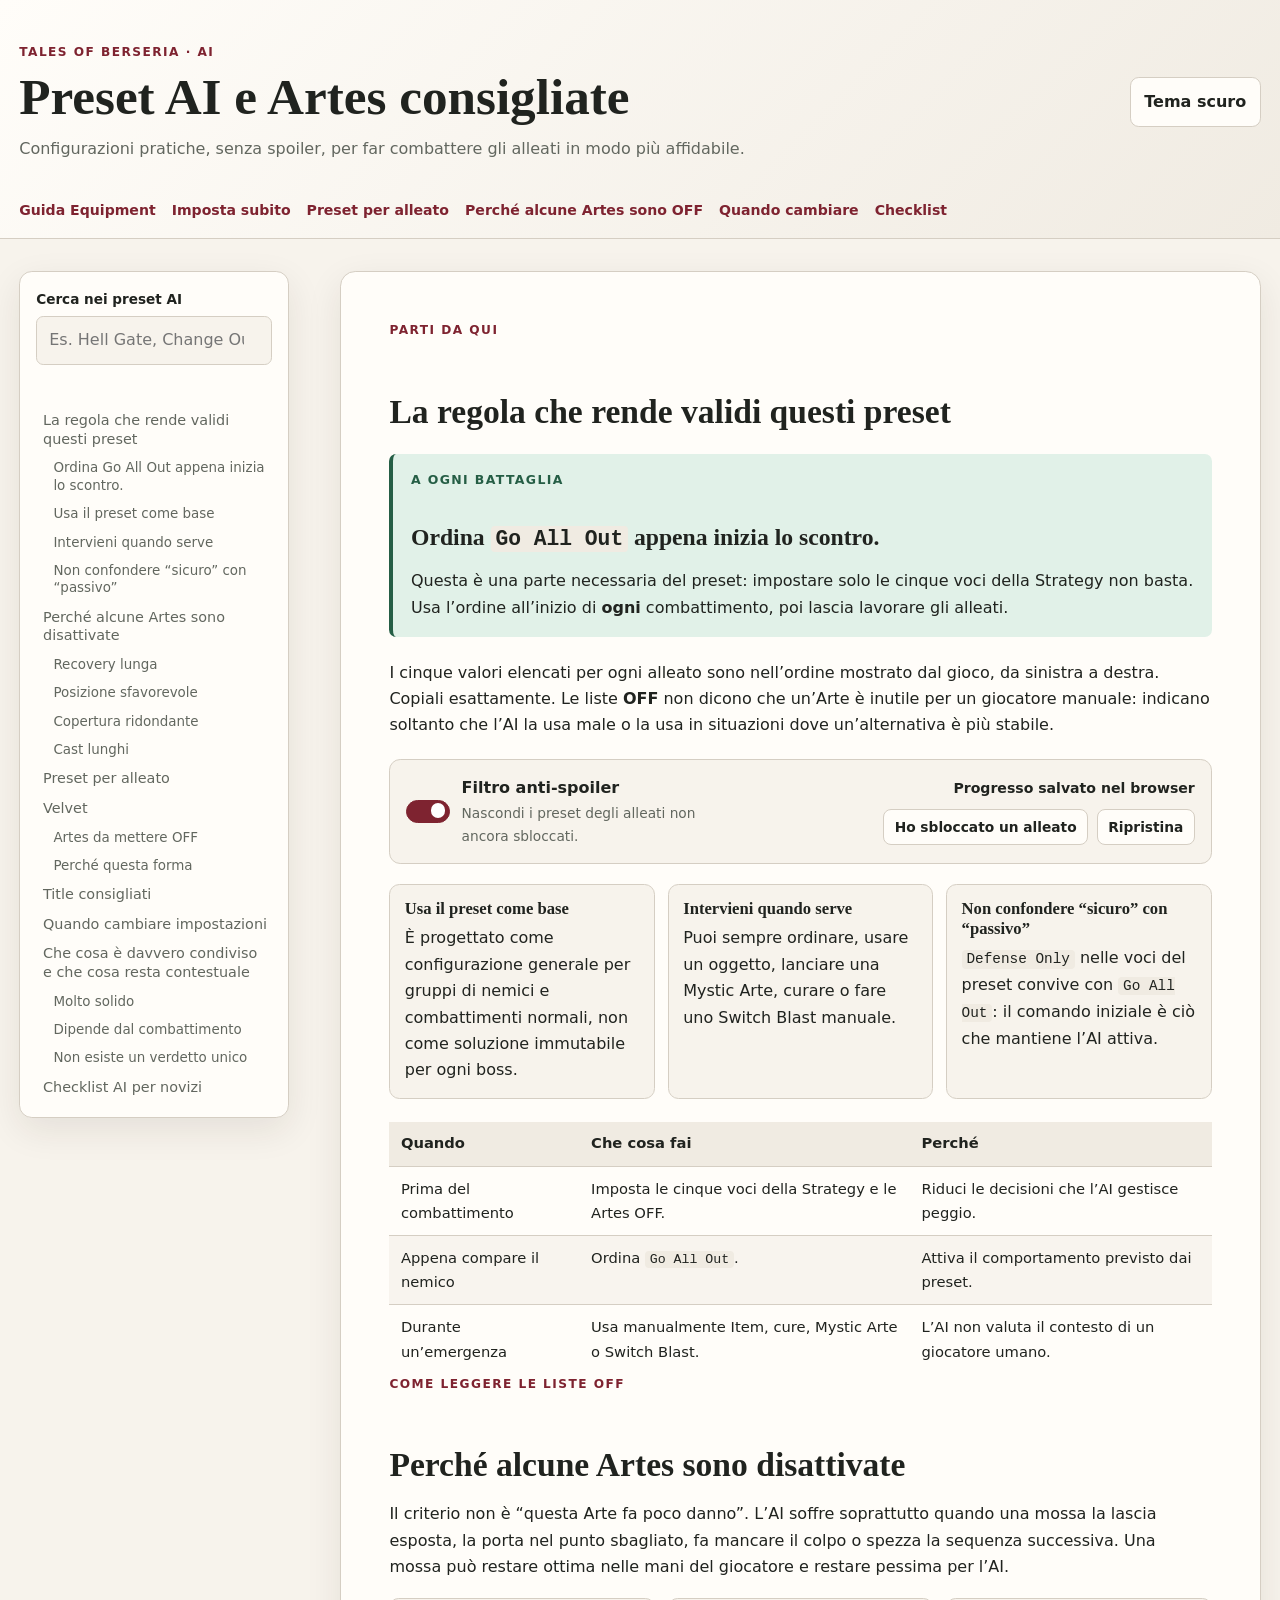
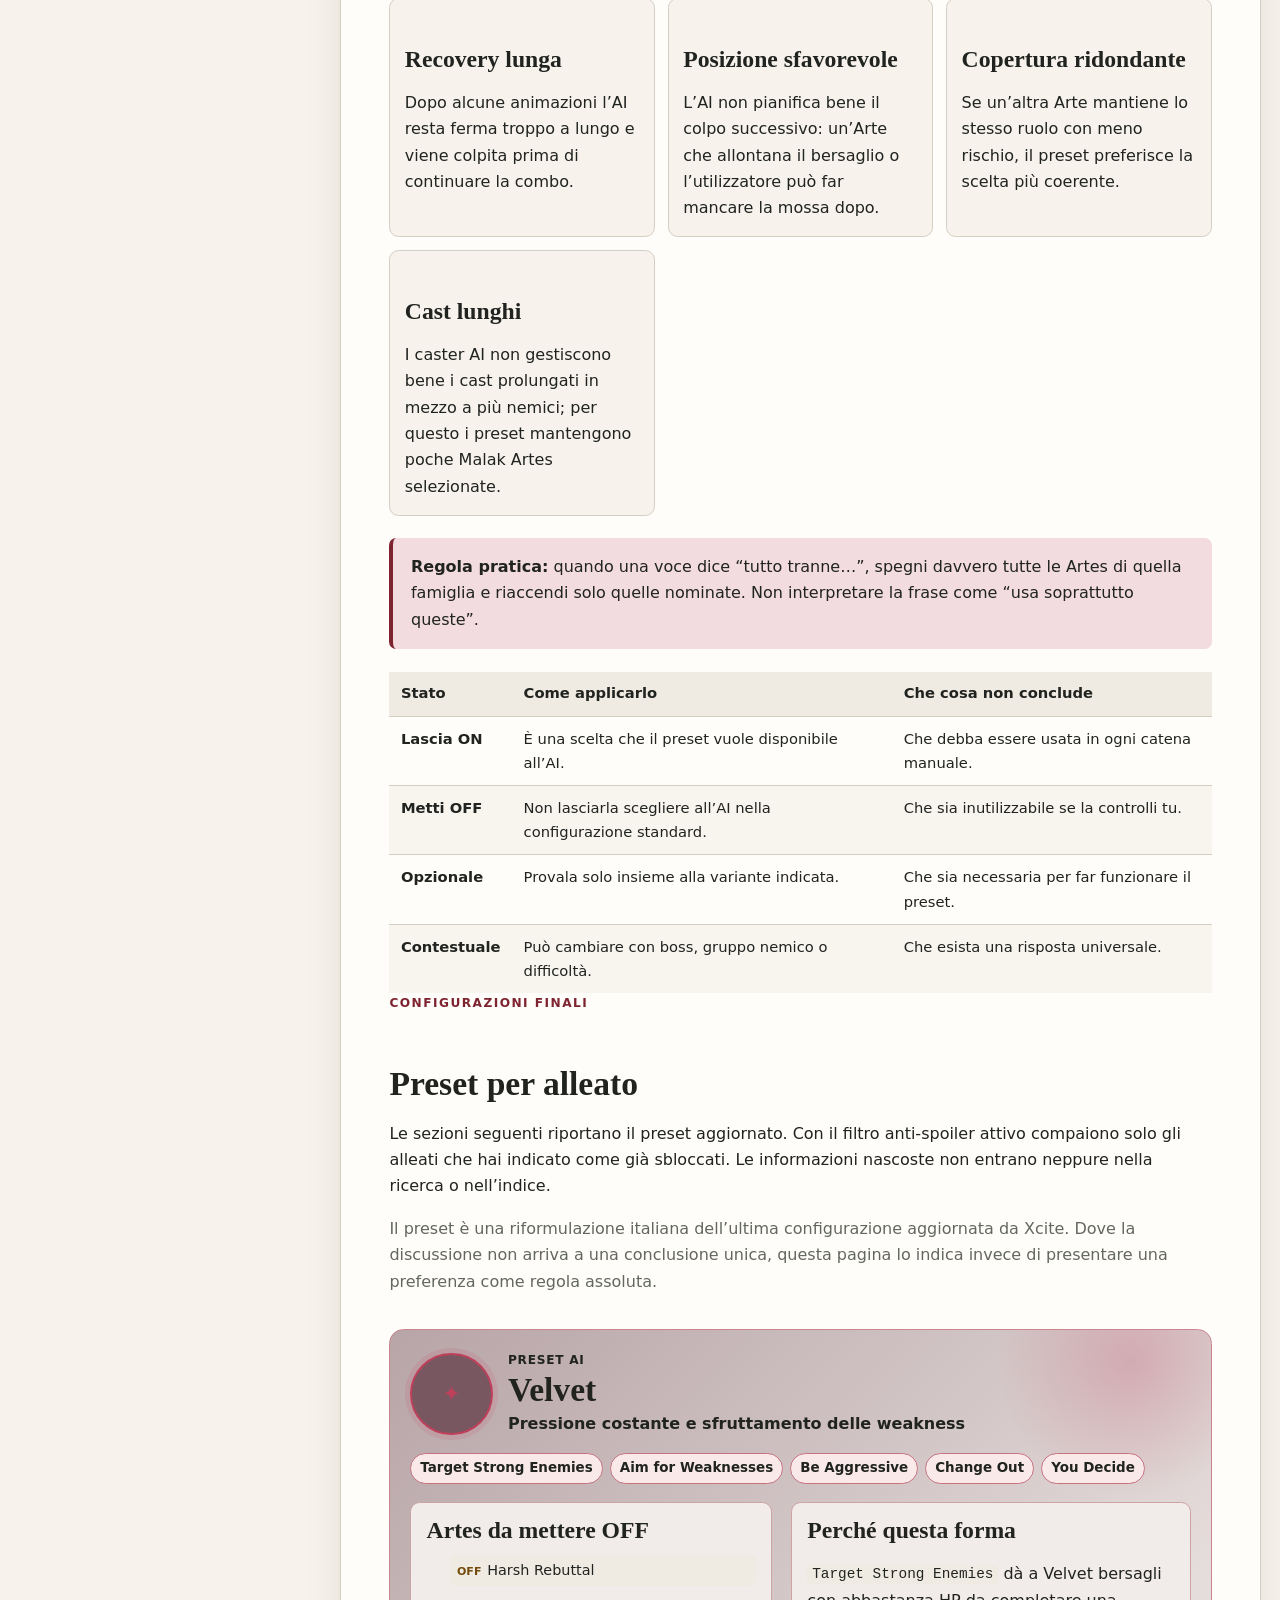
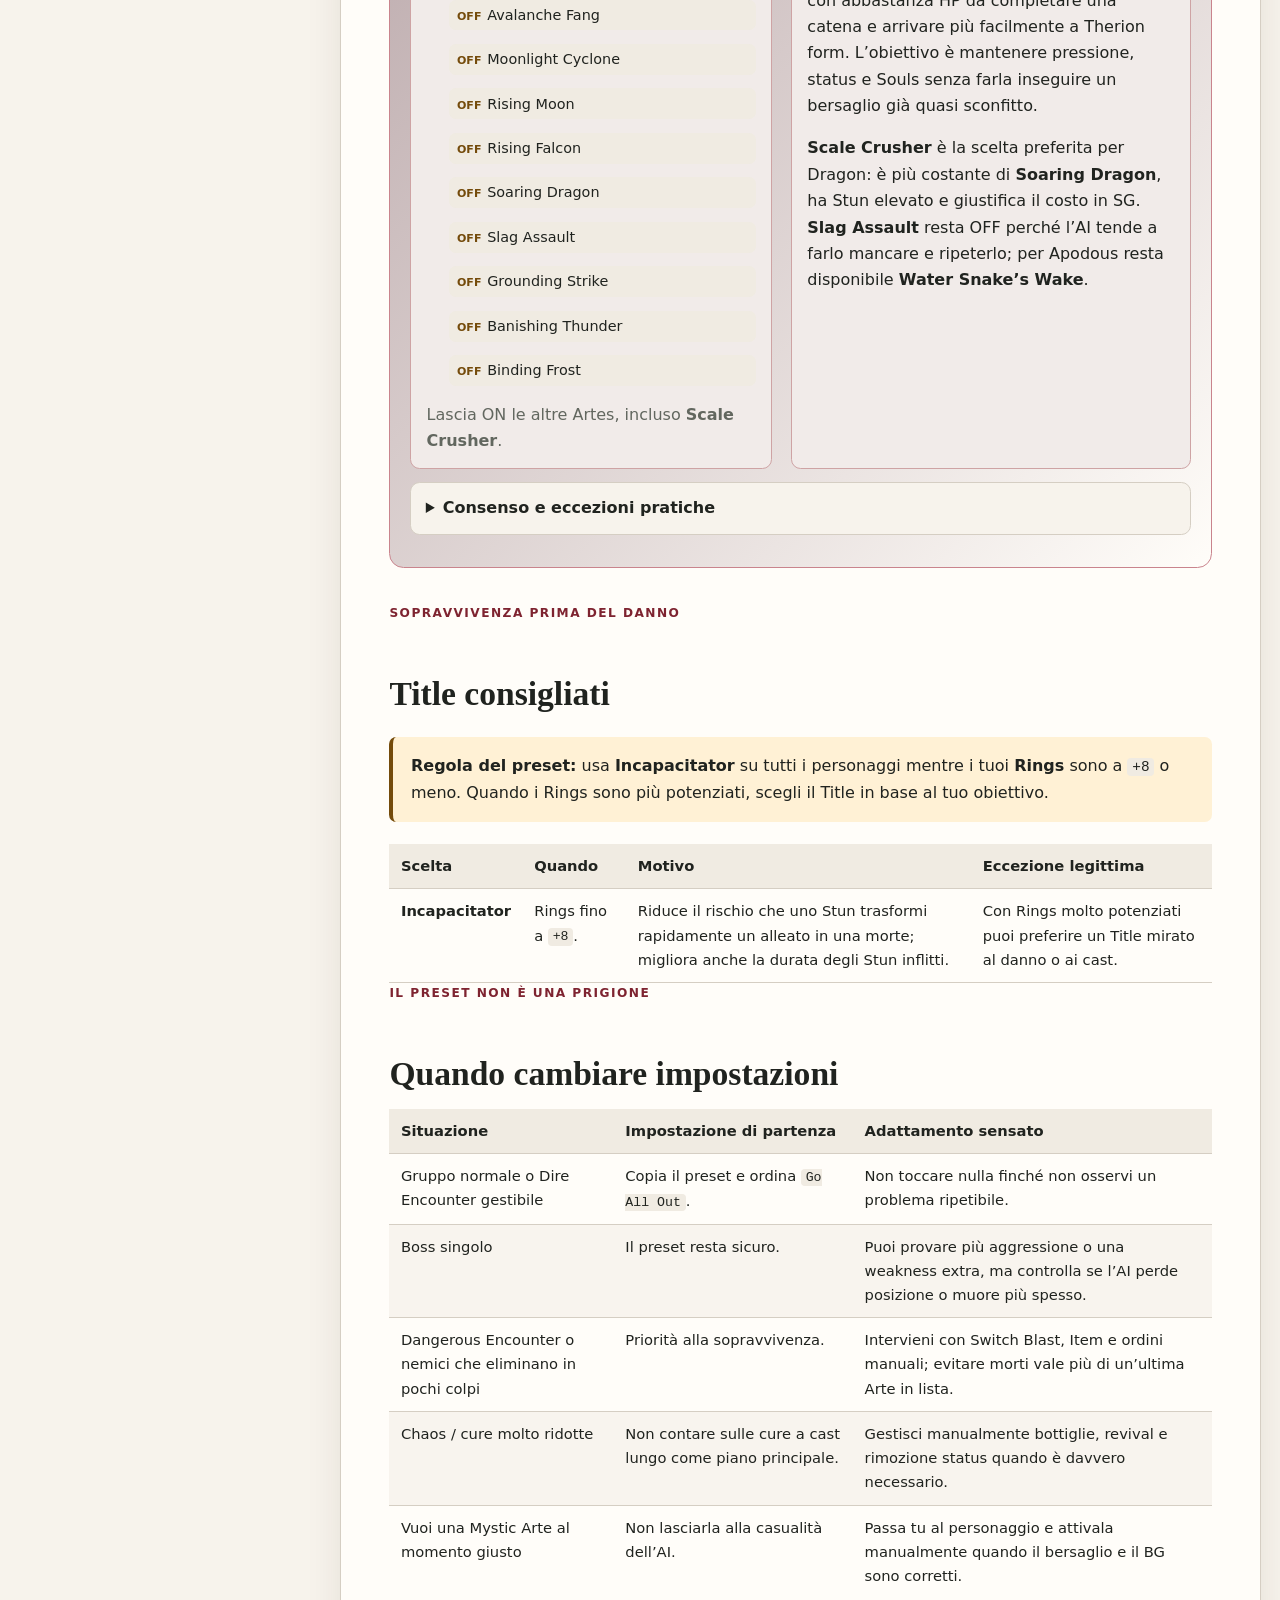
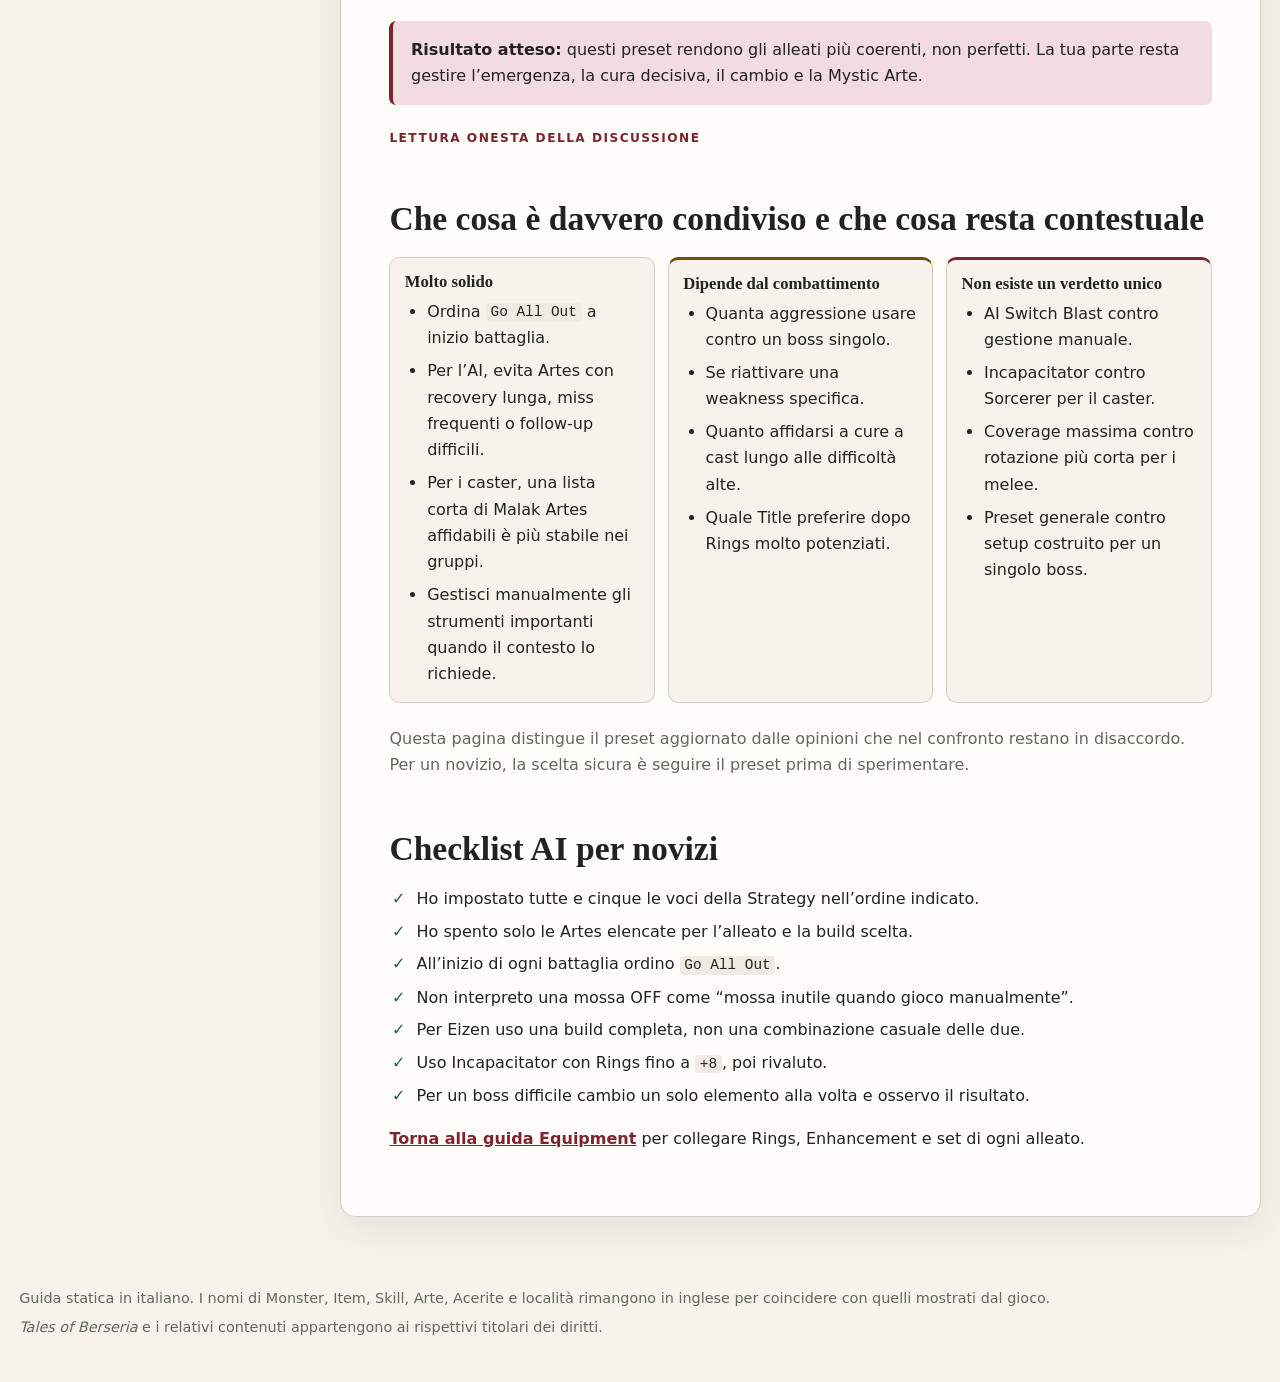
==== site/ai.html @ 15cecc6e "Add AI presets page and assets Introduce a new AI presets page and client assets for AI configuratio" ====
<!doctype html>
<html lang="it">
<head>
    <meta charset="utf-8">
    <meta name="viewport" content="width=device-width, initial-scale=1">
    <meta name="description" content="Preset AI senza spoiler per Tales of Berseria: strategie, Artes da attivare e disattivare, motivazioni e adattamenti per i combattimenti difficili.">
    <title>Tales of Berseria — Preset AI e Artes</title>
    <script>
        try {
            if (window.localStorage.getItem("tob-equipment-guide-spoiler-mode") === "off") {
                document.documentElement.dataset.aiSpoiler = "off";
            }
        } catch (error) {
            /* Default: spoiler filter enabled. */
        }
    </script>
    <link rel="stylesheet" href="./assets/site.css">
</head>
<body>
    <a class="skip-link" href="#partenza">Vai ai preset AI</a>

    <header class="site-header">
        <div class="header-content">
            <div>
                <p class="eyebrow">Tales of Berseria · AI</p>
                <h1>Preset AI e Artes consigliate</h1>
                <p class="subtitle">Configurazioni pratiche, senza spoiler, per far combattere gli alleati in modo più affidabile.</p>
            </div>
            <button id="theme-toggle" class="theme-toggle" type="button" aria-label="Attiva il tema chiaro">Tema chiaro</button>
        </div>
        <div class="quick-start" aria-label="Percorsi rapidi">
            <a href="./">Guida Equipment</a>
            <a href="#partenza">Imposta subito</a>
            <a href="#preset">Preset per alleato</a>
            <a href="#decisioni">Perché alcune Artes sono OFF</a>
            <a href="#adattamenti">Quando cambiare</a>
            <a href="#checklist-ai">Checklist</a>
        </div>
    </header>

    <main class="layout">
        <aside class="sidebar" aria-label="Navigazione dei preset AI">
            <div class="sidebar-sticky">
                <label class="search-label" for="ai-search">Cerca nei preset AI</label>
                <input id="ai-search" type="search" placeholder="Es. Hell Gate, Change Out" autocomplete="off">
                <p id="ai-search-status" class="search-status" aria-live="polite"></p>
                <nav id="ai-toc" class="toc" aria-label="Indice dei preset AI"></nav>
            </div>
        </aside>

        <article id="ai-guide" class="guide ai-guide" aria-live="polite">
            <section id="partenza" class="ai-hero" data-ai-searchable>
                <p class="eyebrow">Parti da qui</p>
                <h2>La regola che rende validi questi preset</h2>
                <div class="callout success ai-go-all-out">
                    <p class="ai-callout-label">A ogni battaglia</p>
                    <h3>Ordina <code>Go All Out</code> appena inizia lo scontro.</h3>
                    <p>Questa è una parte necessaria del preset: impostare solo le cinque voci della Strategy non basta. Usa l’ordine all’inizio di <strong>ogni</strong> combattimento, poi lascia lavorare gli alleati.</p>
                </div>
                <p>I cinque valori elencati per ogni alleato sono nell’ordine mostrato dal gioco, da sinistra a destra. Copiali esattamente. Le liste <strong>OFF</strong> non dicono che un’Arte è inutile per un giocatore manuale: indicano soltanto che l’AI la usa male o la usa in situazioni dove un’alternativa è più stabile.</p>

                <div class="ai-spoiler-toolbar" role="group" aria-label="Filtro anti-spoiler">
                    <label class="spoiler-toggle" for="ai-spoiler-filter">
                        <input id="ai-spoiler-filter" type="checkbox">
                        <span class="spoiler-toggle-control" aria-hidden="true"></span>
                        <span class="spoiler-copy"><strong>Filtro anti-spoiler</strong><small>Nascondi i preset degli alleati non ancora sbloccati.</small></span>
                    </label>
                    <div class="character-progress" aria-label="Gestione del progresso senza spoiler">
                        <span class="character-progress-count">Progresso salvato nel browser</span>
                        <button class="character-action" type="button" data-ai-advance-party>Ho sbloccato un alleato</button>
                        <button class="character-action" type="button" data-ai-reset-party>Ripristina</button>
                    </div>
                </div>

                <div class="ai-rule-grid">
                    <article>
                        <h3>Usa il preset come base</h3>
                        <p>È progettato come configurazione generale per gruppi di nemici e combattimenti normali, non come soluzione immutabile per ogni boss.</p>
                    </article>
                    <article>
                        <h3>Intervieni quando serve</h3>
                        <p>Puoi sempre ordinare, usare un oggetto, lanciare una Mystic Arte, curare o fare uno Switch Blast manuale.</p>
                    </article>
                    <article>
                        <h3>Non confondere “sicuro” con “passivo”</h3>
                        <p><code>Defense Only</code> nelle voci del preset convive con <code>Go All Out</code>: il comando iniziale è ciò che mantiene l’AI attiva.</p>
                    </article>
                </div>

                <table class="compact-table ai-order-table">
                    <thead><tr><th>Quando</th><th>Che cosa fai</th><th>Perché</th></tr></thead>
                    <tbody>
                        <tr><td>Prima del combattimento</td><td>Imposta le cinque voci della Strategy e le Artes OFF.</td><td>Riduci le decisioni che l’AI gestisce peggio.</td></tr>
                        <tr><td>Appena compare il nemico</td><td>Ordina <code>Go All Out</code>.</td><td>Attiva il comportamento previsto dai preset.</td></tr>
                        <tr><td>Durante un’emergenza</td><td>Usa manualmente Item, cure, Mystic Arte o Switch Blast.</td><td>L’AI non valuta il contesto di un giocatore umano.</td></tr>
                    </tbody>
                </table>
            </section>

            <section id="decisioni" data-ai-searchable>
                <p class="kicker">Come leggere le liste OFF</p>
                <h2>Perché alcune Artes sono disattivate</h2>
                <p>Il criterio non è “questa Arte fa poco danno”. L’AI soffre soprattutto quando una mossa la lascia esposta, la porta nel punto sbagliato, fa mancare il colpo o spezza la sequenza successiva. Una mossa può restare ottima nelle mani del giocatore e restare pessima per l’AI.</p>
                <div class="cards ai-reason-cards">
                    <article class="card"><h3>Recovery lunga</h3><p>Dopo alcune animazioni l’AI resta ferma troppo a lungo e viene colpita prima di continuare la combo.</p></article>
                    <article class="card"><h3>Posizione sfavorevole</h3><p>L’AI non pianifica bene il colpo successivo: un’Arte che allontana il bersaglio o l’utilizzatore può far mancare la mossa dopo.</p></article>
                    <article class="card"><h3>Copertura ridondante</h3><p>Se un’altra Arte mantiene lo stesso ruolo con meno rischio, il preset preferisce la scelta più coerente.</p></article>
                    <article class="card"><h3>Cast lunghi</h3><p>I caster AI non gestiscono bene i cast prolungati in mezzo a più nemici; per questo i preset mantengono poche Malak Artes selezionate.</p></article>
                </div>
                <div class="callout info">
                    <p><strong>Regola pratica:</strong> quando una voce dice “tutto tranne…”, spegni davvero tutte le Artes di quella famiglia e riaccendi solo quelle nominate. Non interpretare la frase come “usa soprattutto queste”.</p>
                </div>
                <table class="wide-table">
                    <thead><tr><th>Stato</th><th>Come applicarlo</th><th>Che cosa non conclude</th></tr></thead>
                    <tbody>
                        <tr><td><strong>Lascia ON</strong></td><td>È una scelta che il preset vuole disponibile all’AI.</td><td>Che debba essere usata in ogni catena manuale.</td></tr>
                        <tr><td><strong>Metti OFF</strong></td><td>Non lasciarla scegliere all’AI nella configurazione standard.</td><td>Che sia inutilizzabile se la controlli tu.</td></tr>
                        <tr><td><strong>Opzionale</strong></td><td>Provala solo insieme alla variante indicata.</td><td>Che sia necessaria per far funzionare il preset.</td></tr>
                        <tr><td><strong>Contestuale</strong></td><td>Può cambiare con boss, gruppo nemico o difficoltà.</td><td>Che esista una risposta universale.</td></tr>
                    </tbody>
                </table>
            </section>

            <section id="preset" class="ai-preset-overview" data-ai-searchable>
                <p class="kicker">Configurazioni finali</p>
                <h2>Preset per alleato</h2>
                <p>Le sezioni seguenti riportano il preset aggiornato. Con il filtro anti-spoiler attivo compaiono solo gli alleati che hai indicato come già sbloccati. Le informazioni nascoste non entrano neppure nella ricerca o nell’indice.</p>
                <p class="muted">Il preset è una riformulazione italiana dell’ultima configurazione aggiornata da Xcite. Dove la discussione non arriva a una conclusione unica, questa pagina lo indica invece di presentare una preferenza come regola assoluta.</p>
            </section>

            <section id="ai-velvet" class="ai-character-preset tone-velvet" data-member-id="velvet" data-spoiler-stage="0" data-ai-searchable>
                <div class="ai-character-identity" data-member-id="velvet"><div class="ai-character-portrait" aria-hidden="true"></div><div><p class="character-kicker">Preset AI</p><h2>Velvet</h2><p class="character-role">Pressione costante e sfruttamento delle weakness</p></div></div>
                <div class="ai-setting-row" aria-label="Strategy di Velvet"><span>Target Strong Enemies</span><span>Aim for Weaknesses</span><span>Be Aggressive</span><span>Change Out</span><span>You Decide</span></div>
                <div class="ai-preset-columns">
                    <div>
                        <h3>Artes da mettere OFF</h3>
                        <ul class="ai-skill-list off"><li>Harsh Rebuttal</li><li>Avalanche Fang</li><li>Moonlight Cyclone</li><li>Rising Moon</li><li>Rising Falcon</li><li>Soaring Dragon</li><li>Slag Assault</li><li>Grounding Strike</li><li>Banishing Thunder</li><li>Binding Frost</li></ul>
                        <p class="muted">Lascia ON le altre Artes, incluso <strong>Scale Crusher</strong>.</p>
                    </div>
                    <div>
                        <h3>Perché questa forma</h3>
                        <p><code>Target Strong Enemies</code> dà a Velvet bersagli con abbastanza HP da completare una catena e arrivare più facilmente a Therion form. L’obiettivo è mantenere pressione, status e Souls senza farla inseguire un bersaglio già quasi sconfitto.</p>
                        <p><strong>Scale Crusher</strong> è la scelta preferita per Dragon: è più costante di <strong>Soaring Dragon</strong>, ha Stun elevato e giustifica il costo in SG. <strong>Slag Assault</strong> resta OFF perché l’AI tende a farlo mancare e ripeterlo; per Apodous resta disponibile <strong>Water Snake’s Wake</strong>.</p>
                    </div>
                </div>
                <details><summary>Consenso e eccezioni pratiche</summary><p>La lista finale privilegia affidabilità dell’AI. Una versione precedente aveva riattivato <strong>Harsh Rebuttal</strong> per la coverage Demihuman, ma il preset finale lo spegne: qui prevale l’ultima lista completa. Se controlli Velvet manualmente, alcune Artes OFF possono diventare situazionali; non riattivarle solo perché sono utili al giocatore.</p></details>
            </section>

            <section id="ai-rokurou" class="ai-character-preset tone-rokurou" data-member-id="rokurou" data-spoiler-stage="1" data-ai-searchable>
                <div class="ai-character-identity" data-member-id="rokurou"><div class="ai-character-portrait" aria-hidden="true"></div><div><p class="character-kicker">Preset AI</p><h2>Rokurou</h2><p class="character-role">Weakness coverage con priorità alla sopravvivenza</p></div></div>
                <div class="ai-setting-row" aria-label="Strategy di Rokurou"><span>Target Enemy with Most Souls</span><span>Aim for Weaknesses</span><span>Defense Only</span><span>Change Out</span><span>You Decide</span></div>
                <div class="ai-preset-columns">
                    <div>
                        <h3>Artes da mettere OFF</h3>
                        <ul class="ai-skill-list off"><li>Crimson Flash</li><li>Jade Wave</li><li>Armor Crusher</li><li>Double Haze</li><li>Orochi’s Fury</li><li>Form 1: Fire Burst</li><li>Form 2: Imbue Earth</li><li>Form 5: Scatterburst</li><li>Form 6: Dark Vortex</li><li>Form 7: Rapid Bolt</li></ul>
                        <p class="muted">Lascia ON tutte le altre Artes non elencate.</p>
                    </div>
                    <div>
                        <h3>Perché questa forma</h3>
                        <p>Rokurou deve usare le weakness senza inseguire continuamente posizioni sfavorevoli. La lista riduce le Forms e le Artes che fanno perdere tempo, spezzano la distanza o producono sequel poco affidabili per l’AI.</p>
                        <p>Il punto non è eliminare ogni opzione elementale: è conservare quelle che l’AI concatena con maggior costanza. Contro un singolo boss puoi sperimentare più coverage, ma nei gruppi il preset difensivo è la scelta più stabile.</p>
                    </div>
                </div>
                <details><summary>Consenso e eccezioni pratiche</summary><p>Questa è una delle aree più discusse: più Artes possono aumentare la coverage, ma la discussione riconosce che l’AI può usarle in ordine sbagliato. Il preset sceglie consistenza nei gruppi; per un boss singolo il giocatore può riaprire una weakness utile e verificare il risultato.</p></details>
            </section>

            <section id="ai-magilou" class="ai-character-preset tone-magilou" data-member-id="magilou" data-spoiler-stage="4" data-ai-searchable>
                <div class="ai-character-identity" data-member-id="magilou"><div class="ai-character-portrait" aria-hidden="true"></div><div><p class="character-kicker">Preset AI</p><h2>Magilou</h2><p class="character-role">Caster a distanza con set ridotto</p></div></div>
                <div class="ai-setting-row" aria-label="Strategy di Magilou"><span>Target Multiple Enemies</span><span>Engage at Range</span><span>Defense Only</span><span>Change Out</span><span>For Attacking</span></div>
                <div class="ai-preset-columns">
                    <div>
                        <h3>Malak Artes da lasciare ON</h3>
                        <ul class="ai-skill-list on"><li>Aqua Split</li><li>Blood Moon</li><li><span>Opzionale:</span> Crown Fire</li></ul>
                        <p class="muted">Metti OFF tutte le altre <strong>Malak Artes</strong>. Il preset finale non impone una nuova blacklist generale per le Hidden Artes.</p>
                    </div>
                    <div>
                        <h3>Perché questa forma</h3>
                        <p>L’AI dei caster è meno affidabile con i cast lunghi in combattimenti caotici. Ridurre il set evita che Magilou resti bloccata su una magia interrotta o scelga una risposta lenta quando serve spostarsi.</p>
                        <p><strong>Crown Fire</strong> è una scelta facoltativa: testala nel tuo set invece di considerarla parte obbligatoria del preset.</p>
                    </div>
                </div>
                <details><summary>Consenso e eccezioni pratiche</summary><p>Il principio più condiviso è mantenere poche magie che l’AI può lanciare con affidabilità. Il valore di <strong>Aqua Split</strong> e <strong>Blood Moon</strong> dipende comunque dalla situazione: qui restano ON perché fanno parte del preset aggiornato, non perché siano universalmente le migliori magie manuali.</p></details>
            </section>

            <section id="ai-laphicet" class="ai-character-preset tone-laphicet" data-member-id="laphicet" data-spoiler-stage="2" data-ai-searchable>
                <div class="ai-character-identity" data-member-id="laphicet"><div class="ai-character-portrait" aria-hidden="true"></div><div><p class="character-kicker">Preset AI</p><h2>Laphicet</h2><p class="character-role">Supporto a distanza con magie selezionate</p></div></div>
                <div class="ai-setting-row" aria-label="Strategy di Laphicet"><span>Target Multiple Enemies</span><span>Engage at Range</span><span>Defense Only</span><span>Change Out</span><span>For Attacking</span></div>
                <div class="ai-preset-columns">
                    <div>
                        <h3>Malak Artes da lasciare ON</h3>
                        <ul class="ai-skill-list on"><li>Kaleidos Ray</li><li>Blessed Drops</li><li>Void Mire</li><li>Dark Fangs</li></ul>
                        <p class="muted">Metti OFF tutte le altre <strong>Malak Artes</strong>. Non inventare una blacklist per Hidden Artes: l’aggiornamento finale non ne aggiunge una.</p>
                    </div>
                    <div>
                        <h3>Perché questa forma</h3>
                        <p>Il set limita la scelta dell’AI a poche magie già considerate affidabili nel suo ruolo. In gruppi con molti bersagli l’obiettivo è farlo restare a distanza e lanciare, non farlo alternare continuamente magie lunghe e posizionamento.</p>
                        <p><strong>Blessed Drops</strong> è incluso nella lista finale: non spegnerlo soltanto perché le cure possono essere deboli alle difficoltà più alte.</p>
                    </div>
                </div>
                <details><summary>Titolo: Incapacitator o Sorcerer?</summary><p><strong>Incapacitator</strong> è la scelta del preset finché i Rings sono <code>+8</code> o inferiori. Esiste una valida obiezione: <strong>Sorcerer</strong> può migliorare molto i Void cast e farlo dominare un incontro. Il compromesso è semplice: Incapacitator per equilibrio e sicurezza del gruppo; Sorcerer se cerchi deliberatamente più pressione da Laphicet e accetti il rischio.</p></details>
            </section>

            <section id="ai-eizen" class="ai-character-preset tone-eizen" data-member-id="eizen" data-spoiler-stage="3" data-ai-searchable>
                <div class="ai-character-identity" data-member-id="eizen"><div class="ai-character-portrait" aria-hidden="true"></div><div><p class="character-kicker">Preset AI</p><h2>Eizen</h2><p class="character-role">Due build: prima ravvicinata, poi distanza</p></div></div>
                <div class="ai-build-switcher" aria-label="Build di Eizen"><a href="#eizen-fist">Build 1 · Fist Bruiser</a><a href="#eizen-wind">Build 2 · Wind Master</a></div>
                <div id="eizen-fist" class="ai-build-block">
                    <h3>Build 1: Fist Bruiser</h3>
                    <div class="ai-setting-row"><span>Target Nearby Enemies</span><span>Balanced</span><span>Defense Only</span><span>Change Out</span><span>For Attacking</span></div>
                    <div class="ai-preset-columns">
                        <div><h4>Artes da mettere OFF</h4><p><strong>Martial Artes:</strong> Verdict, Tempo, Eleventh Hour, Clear Path, Lighthouse, Deceiving Pummel.</p><p><strong>Malak Artes:</strong> tutte tranne <strong>Flash Step</strong> e <strong>Stone Lance</strong>.</p></div>
                        <div><h4>Quando usarla</h4><p>Usala finché non hai tutte le Artes della Build 2. È la scelta ravvicinata: più semplice da applicare durante la storia e più pronta prima del set completo.</p></div>
                    </div>
                </div>
                <div id="eizen-wind" class="ai-build-block">
                    <h3>Build 2: Wind Master</h3>
                    <div class="ai-setting-row"><span>Target Multiple Enemies</span><span>Fast Attacks</span><span>Defense Only</span><span>Change Out</span><span>For Attacking</span></div>
                    <div class="ai-preset-columns">
                        <div><h4>Artes da lasciare ON</h4><p><strong>Martial Artes:</strong> solo <strong>Coercion</strong> e <strong>Last Throes</strong>.</p><p><strong>Malak Artes:</strong> solo <strong>Stone Lance</strong> e <strong>Hell Gate</strong>.</p></div>
                        <div><h4>Quando usarla</h4><p>Passa qui dopo aver sbloccato <strong>Coercion</strong>, <strong>Last Throes</strong>, <strong>Stone Lance</strong> e <strong>Hell Gate</strong>. Questa è la build preferita nel late game: combatte da media/lunga distanza e sfrutta <strong>Hell Gate</strong> a fine combo con cast molto rapido.</p></div>
                    </div>
                </div>
                <details><summary>Consenso e eccezioni pratiche</summary><p>Le due build sono entrambe considerate valide, ma la preferenza finale è Wind Master quando il set è disponibile. Non mescolare a metà le due blacklist: scegli una build intera, applicala e poi valuta il risultato.</p></details>
            </section>

            <section id="ai-eleanor" class="ai-character-preset tone-eleanor" data-member-id="eleanor" data-spoiler-stage="5" data-ai-searchable>
                <div class="ai-character-identity" data-member-id="eleanor"><div class="ai-character-portrait" aria-hidden="true"></div><div><p class="character-kicker">Preset AI</p><h2>Eleanor</h2><p class="character-role">Combattimento ravvicinato con selezione severa</p></div></div>
                <div class="ai-setting-row" aria-label="Strategy di Eleanor"><span>Target Nearby Enemies</span><span>Close Combat</span><span>Defense Only</span><span>Change Out</span><span>For Attacking</span></div>
                <div class="ai-preset-columns">
                    <div>
                        <h3>Artes da mettere OFF</h3>
                        <p><strong>Martial Artes:</strong> Vanguard, Double Rush, Skewering Spear, Cleansing Lance.</p>
                        <p><strong>Malak Artes:</strong> tutte tranne <strong>Flame Beast</strong> e <strong>Maelstrom</strong>.</p>
                    </div>
                    <div>
                        <h3>Perché questa forma</h3>
                        <p><code>Target Nearby Enemies</code> limita la corsa e i continui cambi di bersaglio. Questo è importante per un personaggio melee: inseguire gruppi diversi fa perdere tempo prima ancora di iniziare la combo.</p>
                        <p><strong>Skewering Spear</strong> è un esempio classico di Arte che può lasciare il bersaglio nella distanza sbagliata per l’azione dopo; per l’AI il rischio supera il vantaggio.</p>
                    </div>
                </div>
                <details><summary>Consenso e eccezioni pratiche</summary><p>La discussione riconosce che alcune delle Artes escluse possono avere valore manuale o in un matchup preciso. Il preset conserva però una rotazione corta perché l’AI non programma bene i follow-up dopo spinte e riposizionamenti.</p></details>
            </section>

            <section id="titles" data-ai-searchable>
                <p class="kicker">Sopravvivenza prima del danno</p>
                <h2>Title consigliati</h2>
                <div class="callout warning">
                    <p><strong>Regola del preset:</strong> usa <strong>Incapacitator</strong> su tutti i personaggi mentre i tuoi <strong>Rings</strong> sono a <code>+8</code> o meno. Quando i Rings sono più potenziati, scegli il Title in base al tuo obiettivo.</p>
                </div>
                <table class="wide-table">
                    <thead><tr><th>Scelta</th><th>Quando</th><th>Motivo</th><th>Eccezione legittima</th></tr></thead>
                    <tbody>
                        <tr><td><strong>Incapacitator</strong></td><td>Rings fino a <code>+8</code>.</td><td>Riduce il rischio che uno Stun trasformi rapidamente un alleato in una morte; migliora anche la durata degli Stun inflitti.</td><td>Con Rings molto potenziati puoi preferire un Title mirato al danno o ai cast.</td></tr>
                        <tr data-spoiler-stage="2"><td><strong>Sorcerer</strong></td><td>Quando vuoi privilegiare cast Void più rapidi.</td><td>Può aumentare molto il contributo offensivo del caster.</td><td>Può concentrare troppo controllo e Souls su un solo alleato; non è il preset prudente del gruppo.</td></tr>
                    </tbody>
                </table>
            </section>

            <section id="adattamenti" data-ai-searchable>
                <p class="kicker">Il preset non è una prigione</p>
                <h2>Quando cambiare impostazioni</h2>
                <table class="wide-table">
                    <thead><tr><th>Situazione</th><th>Impostazione di partenza</th><th>Adattamento sensato</th></tr></thead>
                    <tbody>
                        <tr><td>Gruppo normale o Dire Encounter gestibile</td><td>Copia il preset e ordina <code>Go All Out</code>.</td><td>Non toccare nulla finché non osservi un problema ripetibile.</td></tr>
                        <tr><td>Boss singolo</td><td>Il preset resta sicuro.</td><td>Puoi provare più aggressione o una weakness extra, ma controlla se l’AI perde posizione o muore più spesso.</td></tr>
                        <tr><td>Dangerous Encounter o nemici che eliminano in pochi colpi</td><td>Priorità alla sopravvivenza.</td><td>Intervieni con Switch Blast, Item e ordini manuali; evitare morti vale più di un’ultima Arte in lista.</td></tr>
                        <tr><td>Chaos / cure molto ridotte</td><td>Non contare sulle cure a cast lungo come piano principale.</td><td>Gestisci manualmente bottiglie, revival e rimozione status quando è davvero necessario.</td></tr>
                        <tr><td>Vuoi una Mystic Arte al momento giusto</td><td>Non lasciarla alla casualità dell’AI.</td><td>Passa tu al personaggio e attivala manualmente quando il bersaglio e il BG sono corretti.</td></tr>
                    </tbody>
                </table>
                <div class="callout info"><p><strong>Risultato atteso:</strong> questi preset rendono gli alleati più coerenti, non perfetti. La tua parte resta gestire l’emergenza, la cura decisiva, il cambio e la Mystic Arte.</p></div>
            </section>

            <section id="consenso" data-ai-searchable>
                <p class="kicker">Lettura onesta della discussione</p>
                <h2>Che cosa è davvero condiviso e che cosa resta contestuale</h2>
                <div class="ai-consensus-grid">
                    <article class="ai-consensus strong"><h3>Molto solido</h3><ul><li>Ordina <code>Go All Out</code> a inizio battaglia.</li><li>Per l’AI, evita Artes con recovery lunga, miss frequenti o follow-up difficili.</li><li>Per i caster, una lista corta di Malak Artes affidabili è più stabile nei gruppi.</li><li>Gestisci manualmente gli strumenti importanti quando il contesto lo richiede.</li></ul></article>
                    <article class="ai-consensus situational"><h3>Dipende dal combattimento</h3><ul><li>Quanta aggressione usare contro un boss singolo.</li><li>Se riattivare una weakness specifica.</li><li>Quanto affidarsi a cure a cast lungo alle difficoltà alte.</li><li>Quale Title preferire dopo Rings molto potenziati.</li></ul></article>
                    <article class="ai-consensus disputed"><h3>Non esiste un verdetto unico</h3><ul><li>AI Switch Blast contro gestione manuale.</li><li>Incapacitator contro Sorcerer per il caster.</li><li>Coverage massima contro rotazione più corta per i melee.</li><li>Preset generale contro setup costruito per un singolo boss.</li></ul></article>
                </div>
                <p class="muted">Questa pagina distingue il preset aggiornato dalle opinioni che nel confronto restano in disaccordo. Per un novizio, la scelta sicura è seguire il preset prima di sperimentare.</p>
            </section>

            <section id="checklist-ai" data-ai-searchable>
                <h2>Checklist AI per novizi</h2>
                <ul class="checklist">
                    <li>Ho impostato tutte e cinque le voci della Strategy nell’ordine indicato.</li>
                    <li>Ho spento solo le Artes elencate per l’alleato e la build scelta.</li>
                    <li>All’inizio di ogni battaglia ordino <code>Go All Out</code>.</li>
                    <li>Non interpreto una mossa OFF come “mossa inutile quando gioco manualmente”.</li>
                    <li>Per Eizen uso una build completa, non una combinazione casuale delle due.</li>
                    <li>Uso Incapacitator con Rings fino a <code>+8</code>, poi rivaluto.</li>
                    <li>Per un boss difficile cambio un solo elemento alla volta e osservo il risultato.</li>
                </ul>
                <p><a href="./">Torna alla guida Equipment</a> per collegare Rings, Enhancement e set di ogni alleato.</p>
            </section>
        </article>
    </main>

    <footer class="site-footer">
        <p>Guida statica in italiano. I nomi di Monster, Item, Skill, Arte, Acerite e località rimangono in inglese per coincidere con quelli mostrati dal gioco.</p>
        <p><em>Tales of Berseria</em> e i relativi contenuti appartengono ai rispettivi titolari dei diritti.</p>
    </footer>

    <script src="./assets/ai.js" defer></script>
</body>
</html>
---- site/assets/site.css ----
:root {
    color-scheme: light;
    --bg: #f7f3ec;
    --surface: #fffdf9;
    --surface-muted: #f0ebe2;
    --text: #20231f;
    --muted: #62675f;
    --line: #d5cec3;
    --accent: #7e2330;
    --accent-soft: #f2dce0;
    --accent-strong: #5f1723;
    --code-bg: #272b27;
    --code-text: #f7f4ed;
    --warning: #744b0b;
    --warning-bg: #fff1d5;
    --success: #255e45;
    --success-bg: #e1f1e8;
    --shadow: 0 12px 36px rgba(44, 35, 25, 0.09);
}

:root[data-theme="dark"] {
    color-scheme: dark;
    --bg: #171917;
    --surface: #202420;
    --surface-muted: #292e29;
    --text: #f0eee7;
    --muted: #b5b8af;
    --line: #454b45;
    --accent: #e28c9c;
    --accent-soft: #4a2930;
    --accent-strong: #f3acb8;
    --code-bg: #101210;
    --code-text: #f0eee7;
    --warning: #ffd486;
    --warning-bg: #4b3518;
    --success: #9de0bb;
    --success-bg: #1f4130;
    --shadow: 0 12px 36px rgba(0, 0, 0, 0.28);
}

* {
    box-sizing: border-box;
}

html {
    scroll-behavior: smooth;
}

body {
    margin: 0;
    min-width: 320px;
    background: var(--bg);
    color: var(--text);
    font-family: Inter, ui-sans-serif, system-ui, -apple-system, BlinkMacSystemFont, "Segoe UI", sans-serif;
    font-size: 16px;
    line-height: 1.65;
}

.skip-link {
    position: fixed;
    z-index: 10;
    top: 0.5rem;
    left: 0.5rem;
    transform: translateY(-200%);
    padding: 0.55rem 0.8rem;
    border-radius: 0.45rem;
    background: var(--accent);
    color: #fff;
    font-weight: 700;
}

.skip-link:focus {
    transform: translateY(0);
}

.site-header {
    border-bottom: 1px solid var(--line);
    background: linear-gradient(135deg, var(--surface), var(--surface-muted));
}

.header-content,
.layout,
.site-footer {
    width: min(1440px, calc(100% - 2.4rem));
    margin: 0 auto;
}

.header-content {
    display: flex;
    align-items: center;
    justify-content: space-between;
    gap: 1.5rem;
    padding: 2.6rem 0 2.3rem;
}

.eyebrow,
.kicker {
    margin: 0 0 0.25rem;
    color: var(--accent);
    font-size: 0.76rem;
    font-weight: 800;
    letter-spacing: 0.12em;
    text-transform: uppercase;
}

h1,
h2,
h3,
h4 {
    color: var(--text);
    font-family: Georgia, "Times New Roman", serif;
    line-height: 1.2;
}

h1 {
    margin: 0;
    font-size: clamp(2rem, 5vw, 3.2rem);
}

h2 {
    margin: 3rem 0 0.9rem;
    padding-top: 0.2rem;
    font-size: clamp(1.55rem, 3vw, 2.1rem);
    scroll-margin-top: 1rem;
}

h3 {
    margin: 2rem 0 0.65rem;
    font-size: clamp(1.2rem, 2vw, 1.48rem);
    scroll-margin-top: 1rem;
}

h4 {
    margin: 1.35rem 0 0.45rem;
    font-size: 1.08rem;
    scroll-margin-top: 1rem;
}

.subtitle {
    max-width: 52rem;
    margin: 0.55rem 0 0;
    color: var(--muted);
}

.theme-toggle {
    flex: 0 0 auto;
    cursor: pointer;
    padding: 0.65rem 0.85rem;
    border: 1px solid var(--line);
    border-radius: 0.55rem;
    background: var(--surface);
    color: var(--text);
    font: inherit;
    font-weight: 700;
}

.theme-toggle:hover,
.theme-toggle:focus-visible {
    border-color: var(--accent);
    color: var(--accent);
}

.layout {
    display: grid;
    grid-template-columns: minmax(205px, 270px) minmax(0, 1fr);
    gap: clamp(1.5rem, 4vw, 4rem);
    align-items: start;
    padding: 2rem 0 4rem;
}

.sidebar-sticky {
    position: sticky;
    top: 1rem;
    max-height: calc(100vh - 2rem);
    overflow: auto;
    padding: 1rem;
    border: 1px solid var(--line);
    border-radius: 0.8rem;
    background: var(--surface);
    box-shadow: var(--shadow);
}

.search-label {
    display: block;
    margin-bottom: 0.3rem;
    font-size: 0.85rem;
    font-weight: 800;
}

input[type="search"] {
    width: 100%;
    padding: 0.65rem 0.75rem;
    border: 1px solid var(--line);
    border-radius: 0.45rem;
    background: var(--bg);
    color: var(--text);
    font: inherit;
}

input[type="search"]:focus {
    outline: 2px solid var(--accent);
    outline-offset: 1px;
}

.search-status {
    min-height: 1.4rem;
    margin: 0.5rem 0 0;
    color: var(--muted);
    font-size: 0.82rem;
}

.toc {
    display: grid;
    gap: 0.18rem;
    margin-top: 0.75rem;
}

.toc a {
    padding: 0.25rem 0.3rem;
    border-left: 2px solid transparent;
    color: var(--muted);
    font-size: 0.9rem;
    line-height: 1.3;
    text-decoration: none;
}

.toc a:hover,
.toc a:focus-visible {
    border-left-color: var(--accent);
    color: var(--accent);
}

.toc-level-3 {
    margin-left: 0.65rem;
    font-size: 0.84rem !important;
}

.toc-level-4 {
    display: none;
}

.guide {
    min-width: 0;
    padding: clamp(1.2rem, 4vw, 3rem);
    border: 1px solid var(--line);
    border-radius: 0.95rem;
    background: var(--surface);
    box-shadow: var(--shadow);
}

.guide > :first-child {
    margin-top: 0;
}

.guide p,
.guide li {
    max-width: 83ch;
}

.guide a {
    color: var(--accent);
    font-weight: 700;
}

.guide ul,
.guide ol {
    padding-left: 1.4rem;
}

.guide li + li {
    margin-top: 0.4rem;
}

.lead {
    max-width: 77ch;
    margin: 0.2rem 0 1.5rem;
    color: var(--muted);
    font-size: 1.08rem;
}

.callout {
    margin: 1.4rem 0;
    padding: 1rem 1.1rem;
    border-left: 4px solid var(--accent);
    border-radius: 0.45rem;
    background: var(--accent-soft);
}

.callout > :first-child {
    margin-top: 0;
}

.callout > :last-child {
    margin-bottom: 0;
}

.callout.success {
    border-left-color: var(--success);
    background: var(--success-bg);
}

.callout.warning {
    border-left-color: var(--warning);
    background: var(--warning-bg);
}

.cards {
    display: grid;
    grid-template-columns: repeat(auto-fit, minmax(220px, 1fr));
    gap: 0.8rem;
    margin: 1.1rem 0;
}

.card {
    padding: 0.9rem;
    border: 1px solid var(--line);
    border-radius: 0.6rem;
    background: var(--bg);
}

.card h4 {
    margin-top: 0;
}

.card p {
    margin-bottom: 0;
}

.table-wrap {
    width: 100%;
    margin: 1.1rem 0 1.4rem;
    overflow-x: auto;
    border: 1px solid var(--line);
    border-radius: 0.6rem;
}

table {
    width: 100%;
    min-width: 580px;
    border-collapse: collapse;
    font-size: 0.92rem;
}

caption {
    padding: 0.75rem 0.9rem;
    text-align: left;
    color: var(--muted);
    font-weight: 700;
}

th,
td {
    padding: 0.62rem 0.72rem;
    border-bottom: 1px solid var(--line);
    text-align: left;
    vertical-align: top;
}

th {
    background: var(--surface-muted);
    color: var(--text);
    font-weight: 800;
}

tbody tr:last-child td {
    border-bottom: 0;
}

tbody tr:nth-child(even) {
    background: color-mix(in srgb, var(--surface-muted) 48%, transparent);
}

code,
kbd {
    padding: 0.08rem 0.3rem;
    border-radius: 0.25rem;
    background: var(--surface-muted);
    color: var(--text);
    font-family: "Cascadia Code", "SFMono-Regular", Consolas, monospace;
    font-size: 0.9em;
}

pre {
    overflow-x: auto;
    padding: 1rem;
    border-radius: 0.6rem;
    background: var(--code-bg);
    color: var(--code-text);
}

pre code {
    padding: 0;
    background: transparent;
    color: inherit;
}

details {
    margin: 0.8rem 0;
    border: 1px solid var(--line);
    border-radius: 0.6rem;
    background: var(--bg);
}

summary {
    cursor: pointer;
    padding: 0.75rem 0.9rem;
    color: var(--text);
    font-weight: 800;
}

details > :not(summary) {
    margin-right: 0.9rem;
    margin-left: 0.9rem;
}

details > :last-child {
    margin-bottom: 0.9rem;
}

.step-list {
    counter-reset: guide-step;
    list-style: none;
    padding: 0;
}

.step-list li {
    position: relative;
    min-height: 2.3rem;
    padding: 0.25rem 0 0.25rem 3rem;
}

.step-list li::before {
    counter-increment: guide-step;
    content: counter(guide-step);
    position: absolute;
    top: 0.25rem;
    left: 0;
    display: grid;
    width: 2rem;
    height: 2rem;
    place-items: center;
    border-radius: 50%;
    background: var(--accent);
    color: #fff;
    font-weight: 800;
}

.is-filtered-out {
    display: none !important;
}

.loading {
    color: var(--muted);
}

.site-footer {
    padding: 0 0 2.5rem;
    color: var(--muted);
    font-size: 0.9rem;
}

.site-footer p {
    margin: 0.35rem 0;
}

@media (max-width: 850px) {
    .header-content {
        align-items: flex-start;
        flex-direction: column;
    }

    .layout {
        grid-template-columns: 1fr;
        padding-top: 1rem;
    }

    .sidebar-sticky {
        position: static;
        max-height: none;
    }

    .toc {
        grid-template-columns: repeat(auto-fit, minmax(180px, 1fr));
    }

    .toc-level-3 {
        display: none;
    }
}

@media (max-width: 520px) {
    .header-content,
    .layout,
    .site-footer {
        width: min(100% - 1rem, 1440px);
    }

    .header-content {
        padding: 1.5rem 0;
    }

    .guide {
        padding: 1rem;
        border-radius: 0.65rem;
    }
}

.hero-copy h1 {
    margin-bottom: 0.35rem;
}

.muted,
small {
    color: var(--muted);
}

.rule-grid {
    display: grid;
    grid-template-columns: repeat(auto-fit, minmax(220px, 1fr));
    gap: 0.85rem;
    margin: 1.1rem 0;
}

.rule-grid article {
    position: relative;
    padding: 1rem;
    border: 1px solid var(--line);
    border-radius: 0.65rem;
    background: var(--bg);
}

.rule-grid article > span {
    display: inline-block;
    margin-bottom: 0.35rem;
    color: var(--accent);
    font-size: 0.76rem;
    font-weight: 900;
    letter-spacing: 0.08em;
}

.rule-grid h3 {
    margin: 0 0 0.4rem;
}

.rule-grid p {
    margin: 0;
}

.steps {
    counter-reset: guide-steps;
    list-style: none;
    padding-left: 0 !important;
}

.steps > li {
    position: relative;
    padding: 0.55rem 0 0.55rem 2.9rem;
}

.steps > li::before {
    counter-increment: guide-steps;
    content: counter(guide-steps);
    position: absolute;
    top: 0.45rem;
    left: 0;
    display: grid;
    width: 2rem;
    height: 2rem;
    place-items: center;
    border-radius: 50%;
    background: var(--accent);
    color: #fff;
    font-size: 0.88rem;
    font-weight: 900;
}

.compact-table {
    min-width: 480px;
}

.wide-table {
    min-width: 760px;
}

.catalog-toolbar {
    display: grid;
    grid-template-columns: minmax(150px, 220px) minmax(220px, 1fr);
    align-items: center;
    gap: 0.65rem 1rem;
    margin: 1.1rem 0;
    padding: 0.9rem;
    border: 1px solid var(--line);
    border-radius: 0.65rem;
    background: var(--surface-muted);
}

.catalog-toolbar label {
    font-weight: 800;
}

.catalog-status {
    grid-column: 1 / -1;
    margin: 0;
    color: var(--muted);
    font-size: 0.88rem;
}

.catalog-category {
    margin: 1rem 0;
    background: var(--surface);
}

.catalog-category summary {
    display: flex;
    align-items: baseline;
    justify-content: space-between;
    gap: 1rem;
    background: var(--surface-muted);
}

.catalog-category .table-wrap {
    margin: 0;
    border-right: 0;
    border-bottom: 0;
    border-left: 0;
    border-radius: 0;
}

.catalog-table {
    min-width: 1120px;
    font-size: 0.83rem;
}

.catalog-table th:nth-child(1),
.catalog-table td:nth-child(1) {
    min-width: 62px;
}

.catalog-table th:nth-child(2),
.catalog-table td:nth-child(2) {
    min-width: 175px;
}

.catalog-table th:nth-child(3),
.catalog-table td:nth-child(3),
.catalog-table th:nth-child(4),
.catalog-table td:nth-child(4) {
    min-width: 104px;
}

.catalog-table th:nth-child(5),
.catalog-table td:nth-child(5),
.catalog-table th:nth-child(6),
.catalog-table td:nth-child(6) {
    min-width: 175px;
}

.catalog-table th:nth-child(7),
.catalog-table td:nth-child(7) {
    min-width: 135px;
}

.catalog-table th:nth-child(8),
.catalog-table td:nth-child(8) {
    min-width: 180px;
}

.catalog-table small {
    font-weight: 500;
}

.checklist {
    list-style: "✓  ";
    padding-left: 1.7rem !important;
}

.checklist li::marker {
    color: var(--success);
    font-weight: 900;
}

@media (max-width: 650px) {
    .catalog-toolbar {
        grid-template-columns: 1fr;
    }

    .catalog-status {
        grid-column: auto;
    }

    .catalog-category summary {
        align-items: flex-start;
        flex-direction: column;
        gap: 0.2rem;
    }
}

/* Cross-reference and catalogue extensions */
.link-grid {
    display: grid;
    grid-template-columns: repeat(auto-fit, minmax(190px, 1fr));
    gap: 0.7rem;
    margin: 1.25rem 0 0;
}

.link-grid a {
    display: grid;
    gap: 0.2rem;
    padding: 0.85rem 0.95rem;
    border: 1px solid var(--line);
    border-radius: 0.65rem;
    background: var(--surface);
    text-decoration: none;
}

.link-grid a:hover,
.link-grid a:focus-visible {
    border-color: var(--accent);
    transform: translateY(-1px);
}

.link-grid span,
.noteworthy-meta,
.source-badge,
.phase-badge {
    color: var(--muted);
    font-size: 0.82rem;
}

.item-link-list {
    display: flex;
    flex-wrap: wrap;
    gap: 0.55rem;
}

.item-link-list a {
    padding: 0.38rem 0.6rem;
    border: 1px solid var(--line);
    border-radius: 999px;
    font-size: 0.88rem;
    text-decoration: none;
}

.item-link-missing {
    opacity: 0.65;
}

.noteworthy-list {
    display: grid;
    grid-template-columns: repeat(auto-fit, minmax(250px, 1fr));
    gap: 0.8rem;
}

.noteworthy-card {
    padding: 1rem;
    border: 1px solid var(--line);
    border-radius: 0.7rem;
    background: var(--surface);
}

.noteworthy-card h4,
.noteworthy-card p {
    margin: 0.25rem 0;
}

.catalog-toolbar {
    display: grid;
    grid-template-columns: repeat(4, minmax(0, 1fr));
    gap: 0.55rem 0.75rem;
    align-items: end;
    padding: 1rem;
    border: 1px solid var(--line);
    border-radius: 0.7rem;
    background: var(--surface-muted);
}

.catalog-toolbar label {
    font-weight: 750;
    font-size: 0.88rem;
}

.catalog-toolbar input,
.catalog-toolbar select {
    width: 100%;
    min-height: 2.45rem;
}

.catalog-status {
    grid-column: 1 / -1;
    margin: 0.1rem 0 0;
    color: var(--muted);
    font-size: 0.88rem;
}

.catalog-category {
    margin: 1rem 0;
    background: var(--surface);
}

.catalog-category summary {
    display: flex;
    align-items: baseline;
    justify-content: space-between;
    gap: 1rem;
    padding: 0.85rem 1rem;
    background: var(--surface-muted);
}

.catalog-table {
    min-width: 1420px;
    font-size: 0.82rem;
}

.catalog-table th,
.catalog-table td {
    vertical-align: top;
}

.catalog-table tr:target {
    outline: 3px solid var(--accent);
    outline-offset: -3px;
}

.source-badge,
.phase-badge {
    display: inline-block;
    padding: 0.1rem 0.35rem;
    border: 1px solid var(--line);
    border-radius: 999px;
    white-space: nowrap;
}

.glossary {
    display: grid;
    grid-template-columns: minmax(140px, 0.28fr) 1fr;
    gap: 0.65rem 1rem;
}

.glossary dt {
    font-weight: 800;
}

.glossary dd {
    margin: 0;
}

@media (max-width: 900px) {
    .catalog-toolbar {
        grid-template-columns: repeat(2, minmax(0, 1fr));
    }
}

@media (max-width: 650px) {
    .catalog-toolbar,
    .glossary {
        grid-template-columns: 1fr;
    }

    .catalog-category summary {
        align-items: flex-start;
        flex-direction: column;
        gap: 0.25rem;
    }
}

/* Navigation and accessibility refinements */
.quick-start {
    display: flex;
    flex-wrap: wrap;
    gap: 0.35rem 1rem;
    width: min(1440px, calc(100% - 2.4rem));
    margin: 0 auto;
    padding: 0 0 1rem;
}

.quick-start a {
    color: var(--accent);
    font-size: 0.88rem;
    font-weight: 800;
    text-decoration: none;
}

.quick-start a:hover,
.quick-start a:focus-visible {
    color: var(--accent-strong);
    text-decoration: underline;
    text-underline-offset: 0.18rem;
}

.link-grid a {
    border-color: var(--line);
}

.link-grid a:focus-visible,
.catalog-category summary:focus-visible,
summary:focus-visible {
    outline: 2px solid var(--accent);
    outline-offset: 2px;
}

.catalog-table tr:target {
    outline: 3px solid var(--accent);
    outline-offset: -3px;
    background: var(--accent-soft) !important;
}

.source-badge,
.phase-badge {
    white-space: nowrap;
}

@media (max-width: 850px) {
    .quick-start {
        padding-bottom: 0.85rem;
    }
}

@media (max-width: 520px) {
    .quick-start {
        width: min(100% - 1rem, 1440px);
        gap: 0.25rem 0.75rem;
    }
}

/* Character cards and newcomer-safe spoiler controls */
.character-section {
    scroll-margin-top: 1rem;
}

.character-cards-shell {
    margin-top: 1.25rem;
}

.character-toolbar {
    display: grid;
    grid-template-columns: minmax(260px, 1fr) auto;
    gap: 0.85rem 1.2rem;
    align-items: center;
    margin-bottom: 1rem;
    padding: 0.95rem 1rem;
    border: 1px solid var(--line);
    border-radius: 0.8rem;
    background: var(--surface-muted);
}

.spoiler-toggle {
    display: flex;
    align-items: center;
    gap: 0.7rem;
    min-width: 0;
    cursor: pointer;
    font-weight: 800;
}

.spoiler-toggle input {
    position: absolute;
    inline-size: 1px;
    block-size: 1px;
    overflow: hidden;
    clip: rect(0 0 0 0);
    clip-path: inset(50%);
    white-space: nowrap;
}

.spoiler-toggle-control {
    position: relative;
    flex: 0 0 auto;
    inline-size: 2.75rem;
    block-size: 1.45rem;
    border: 1px solid var(--line);
    border-radius: 999px;
    background: var(--bg);
    transition: background 160ms ease, border-color 160ms ease;
}

.spoiler-toggle-control::after {
    position: absolute;
    top: 0.18rem;
    left: 0.2rem;
    inline-size: 0.92rem;
    block-size: 0.92rem;
    border-radius: 50%;
    background: var(--text);
    content: "";
    transition: transform 160ms ease, background 160ms ease;
}

.spoiler-toggle input:checked + .spoiler-toggle-control {
    border-color: var(--accent);
    background: var(--accent);
}

.spoiler-toggle input:checked + .spoiler-toggle-control::after {
    transform: translateX(1.25rem);
    background: #fff;
}

.spoiler-toggle input:focus-visible + .spoiler-toggle-control {
    outline: 2px solid var(--accent);
    outline-offset: 3px;
}

.spoiler-copy {
    display: grid;
    gap: 0.05rem;
}

.spoiler-copy small,
.character-help {
    color: var(--muted);
    font-size: 0.86rem;
    font-weight: 500;
}

.character-progress {
    display: flex;
    flex-wrap: wrap;
    justify-content: flex-end;
    gap: 0.55rem;
    align-items: center;
}

.character-progress-count {
    color: var(--text);
    font-size: 0.88rem;
    font-weight: 800;
}

.character-action,
.character-card-action {
    cursor: pointer;
    border: 1px solid var(--line);
    border-radius: 0.5rem;
    background: var(--surface);
    color: var(--text);
    font: inherit;
    font-size: 0.86rem;
    font-weight: 800;
    line-height: 1.2;
}

.character-action {
    padding: 0.55rem 0.65rem;
}

.character-action:hover,
.character-action:focus-visible,
.character-card-action:hover,
.character-card-action:focus-visible {
    border-color: var(--accent);
    color: var(--accent);
}

.character-grid {
    display: grid;
    grid-template-columns: repeat(auto-fit, minmax(255px, 1fr));
    gap: 0.9rem;
}

.character-card {
    --card-accent: var(--accent);
    --card-shade: var(--accent-soft);
    position: relative;
    isolation: isolate;
    min-height: 305px;
    overflow: hidden;
    padding: 1rem;
    border: 1px solid color-mix(in srgb, var(--card-accent) 40%, var(--line));
    border-radius: 0.85rem;
    background:
        radial-gradient(circle at 90% 10%, color-mix(in srgb, var(--card-accent) 32%, transparent), transparent 44%),
        linear-gradient(145deg, var(--surface), var(--card-shade));
    box-shadow: 0 8px 22px color-mix(in srgb, var(--card-accent) 12%, transparent);
}

.character-card::before {
    position: absolute;
    z-index: -1;
    right: -2.8rem;
    bottom: -4.4rem;
    inline-size: 13rem;
    block-size: 13rem;
    border: 1px solid color-mix(in srgb, var(--card-accent) 40%, transparent);
    border-radius: 50%;
    content: "";
    opacity: 0.7;
}

.character-card::after {
    position: absolute;
    z-index: -1;
    inset: 0;
    background: linear-gradient(115deg, transparent 42%, color-mix(in srgb, var(--card-accent) 14%, transparent));
    content: "";
    pointer-events: none;
}

.character-card.tone-velvet { --card-accent: #be405b; --card-shade: #3a2028; }
.character-card.tone-rokurou { --card-accent: #d58b33; --card-shade: #2d2732; }
.character-card.tone-laphicet { --card-accent: #6ea7d8; --card-shade: #24303d; }
.character-card.tone-eizen { --card-accent: #8c9aaf; --card-shade: #29313a; }
.character-card.tone-magilou { --card-accent: #bf5ba5; --card-shade: #38243b; }
.character-card.tone-eleanor { --card-accent: #bd9b52; --card-shade: #353039; }

.character-card-header {
    display: grid;
    grid-template-columns: 4.9rem minmax(0, 1fr);
    gap: 0.8rem;
    align-items: center;
}

.character-portrait {
    position: relative;
    inline-size: 4.9rem;
    block-size: 4.9rem;
    overflow: hidden;
    border: 2px solid var(--card-accent);
    border-radius: 50%;
    background: color-mix(in srgb, var(--card-accent) 18%, var(--surface));
    box-shadow: 0 0 0 5px color-mix(in srgb, var(--card-accent) 10%, transparent);
}

.character-portrait img {
    inline-size: 100%;
    block-size: 100%;
    object-fit: contain;
    object-position: center;
}

.character-portrait img.portrait-unavailable {
    display: none;
}

.character-portrait::after {
    position: absolute;
    inset: 0;
    border-radius: inherit;
    box-shadow: inset 0 0 0 1px color-mix(in srgb, var(--card-accent) 60%, transparent);
    content: "";
    pointer-events: none;
}

.character-kicker {
    margin: 0;
    color: var(--card-accent);
    font-size: 0.76rem;
    font-weight: 900;
    letter-spacing: 0.06em;
    text-transform: uppercase;
}

.character-card h3 {
    margin: 0.08rem 0;
    font-size: 1.35rem;
}

.character-role,
.character-summary {
    margin: 0;
}

.character-role {
    color: var(--card-accent);
    font-weight: 800;
}

.character-summary {
    min-height: 3.3rem;
    margin-top: 0.75rem;
    color: var(--muted);
    font-size: 0.92rem;
    line-height: 1.45;
}

.character-category-list {
    display: flex;
    flex-wrap: wrap;
    gap: 0.36rem;
    margin: 0.9rem 0;
}

.character-category-list span {
    padding: 0.24rem 0.48rem;
    border: 1px solid color-mix(in srgb, var(--card-accent) 64%, var(--line));
    border-radius: 999px;
    color: var(--text);
    font-size: 0.78rem;
    font-weight: 800;
    line-height: 1.1;
}

.character-card-footer {
    display: flex;
    align-items: center;
    justify-content: space-between;
    gap: 0.65rem;
    margin-top: 0.85rem;
    padding-top: 0.75rem;
    border-top: 1px solid color-mix(in srgb, var(--card-accent) 30%, var(--line));
}

.character-card-tip {
    color: var(--card-accent);
    font-size: 0.82rem;
    font-weight: 900;
}

.character-card-action {
    padding: 0.48rem 0.6rem;
    border-color: color-mix(in srgb, var(--card-accent) 56%, var(--line));
    background: color-mix(in srgb, var(--surface) 90%, transparent);
}

.locked-character-card {
    --card-accent: #777;
    --card-shade: var(--surface-muted);
    display: grid;
    place-items: center;
    text-align: center;
}

.locked-character-card::before {
    right: auto;
    bottom: auto;
    inline-size: 9rem;
    block-size: 9rem;
    border-style: dashed;
}

.locked-character-card .locked-silhouette {
    display: grid;
    place-items: center;
    inline-size: 5rem;
    block-size: 5rem;
    margin-bottom: 0.55rem;
    border: 2px solid var(--line);
    border-radius: 50%;
    background: linear-gradient(160deg, var(--surface-muted), var(--bg));
    color: var(--muted);
    font-size: 2rem;
    font-weight: 900;
}

.locked-character-card h3 {
    margin: 0.15rem 0;
}

.locked-character-card p {
    max-width: 26ch;
    margin: 0.15rem auto 0.8rem;
    color: var(--muted);
    font-size: 0.9rem;
}

.character-help {
    display: grid;
    grid-template-columns: repeat(3, minmax(0, 1fr));
    gap: 0.75rem;
    margin-top: 1rem;
    padding: 0.9rem 1rem;
    border: 1px solid var(--line);
    border-radius: 0.8rem;
    background: var(--surface-muted);
}

.character-help strong {
    display: block;
    margin-bottom: 0.15rem;
    color: var(--text);
    font-size: 0.88rem;
}

.spoiler-sensitive[hidden],
[data-spoiler-stage][hidden] {
    display: none !important;
}

@media (max-width: 850px) {
    .character-toolbar {
        grid-template-columns: 1fr;
    }

    .character-progress {
        justify-content: flex-start;
    }

    .character-help {
        grid-template-columns: 1fr;
    }
}

@media (max-width: 500px) {
    .character-grid {
        grid-template-columns: 1fr;
    }

    .character-card {
        min-height: 0;
    }

    .character-progress {
        align-items: stretch;
        flex-direction: column;
    }
}

/* Online character art: loaded only in the visitor's browser, never generated or bundled. */
.character-card {
    min-height: 322px;
}

.character-card-content {
    position: relative;
    z-index: 2;
    display: flex;
    min-height: 100%;
    flex-direction: column;
}

.character-art {
    position: absolute;
    z-index: 0;
    top: -0.45rem;
    right: -1.7rem;
    inline-size: min(60%, 15rem);
    block-size: calc(100% + 0.9rem);
    object-fit: contain;
    object-position: right center;
    opacity: 0.33;
    filter: saturate(0.95) contrast(1.06);
    pointer-events: none;
    mask-image: linear-gradient(90deg, transparent 0%, #000 34%, #000 100%);
}

.character-card::after {
    z-index: 1;
    background:
        linear-gradient(90deg, var(--surface) 0%, color-mix(in srgb, var(--surface) 90%, transparent) 48%, transparent 82%),
        linear-gradient(115deg, transparent 42%, color-mix(in srgb, var(--card-accent) 18%, transparent));
}

.character-card-header,
.character-summary,
.character-category-list,
.character-card-footer {
    position: relative;
    z-index: 3;
}

.character-portrait {
    background: color-mix(in srgb, var(--card-accent) 20%, var(--surface));
}

.character-portrait img {
    transform: scale(1.16);
}

.character-card-footer {
    margin-top: auto;
}

.locked-character-card {
    background:
        radial-gradient(circle at 66% 16%, color-mix(in srgb, var(--card-accent) 22%, transparent), transparent 36%),
        linear-gradient(145deg, var(--surface), var(--surface-muted));
}

.locked-character-content {
    position: relative;
    z-index: 3;
}

.locked-character-card .locked-silhouette {
    overflow: hidden;
    background:
        radial-gradient(circle at 50% 34%, color-mix(in srgb, var(--card-accent) 28%, transparent), transparent 42%),
        linear-gradient(160deg, var(--surface-muted), var(--bg));
}

.locked-character-card .locked-silhouette span {
    font-size: 1.55rem;
    filter: grayscale(1) opacity(0.72);
}

@media (max-width: 600px) {
    .character-art {
        inline-size: 63%;
        opacity: 0.23;
    }
}

/* AI strategy page */
.ai-guide {
    overflow: clip;
}

.ai-hero {
    position: relative;
}

.ai-go-all-out {
    background: linear-gradient(135deg, color-mix(in srgb, var(--success-bg) 86%, var(--surface)), var(--surface));
}

.ai-callout-label {
    margin: 0 0 0.25rem;
    color: var(--success);
    font-size: 0.78rem;
    font-weight: 800;
    letter-spacing: 0.11em;
    text-transform: uppercase;
}

.ai-spoiler-toolbar {
    display: flex;
    align-items: center;
    justify-content: space-between;
    gap: 1rem;
    margin: 1.25rem 0;
    padding: 0.95rem 1rem;
    border: 1px solid var(--line);
    border-radius: 0.7rem;
    background: var(--bg);
}

.ai-rule-grid,
.ai-consensus-grid {
    display: grid;
    grid-template-columns: repeat(3, minmax(0, 1fr));
    gap: 0.8rem;
    margin: 1.1rem 0 1.4rem;
}

.ai-rule-grid article,
.ai-consensus {
    padding: 0.9rem;
    border: 1px solid var(--line);
    border-radius: 0.65rem;
    background: var(--bg);
}

.ai-rule-grid h3,
.ai-consensus h3 {
    margin: 0 0 0.4rem;
    font-size: 1.04rem;
}

.ai-rule-grid p,
.ai-consensus p,
.ai-consensus ul {
    margin: 0;
}

.ai-consensus strong {
    border-top: 3px solid var(--success);
}

.ai-consensus.situational {
    border-top: 3px solid var(--warning);
}

.ai-consensus.disputed {
    border-top: 3px solid var(--accent);
}

.ai-character-preset {
    position: relative;
    isolation: isolate;
    overflow: hidden;
    margin: 2.15rem 0;
    padding: 1.25rem;
    border: 1px solid color-mix(in srgb, var(--ai-accent) 52%, var(--line));
    border-radius: 0.9rem;
    background: linear-gradient(135deg, color-mix(in srgb, var(--ai-shade) 40%, var(--surface)), var(--surface));
}

.ai-character-preset::before {
    position: absolute;
    z-index: -1;
    top: -7rem;
    right: -4rem;
    width: 18rem;
    height: 18rem;
    border-radius: 999px;
    background: radial-gradient(circle, color-mix(in srgb, var(--ai-accent) 24%, transparent), transparent 66%);
    content: "";
}

.ai-character-preset.tone-velvet { --ai-accent: #be405b; --ai-shade: #4c202d; }
.ai-character-preset.tone-rokurou { --ai-accent: #d58b33; --ai-shade: #3e2b22; }
.ai-character-preset.tone-laphicet { --ai-accent: #6ea7d8; --ai-shade: #20384a; }
.ai-character-preset.tone-eizen { --ai-accent: #8c9aaf; --ai-shade: #293746; }
.ai-character-preset.tone-magilou { --ai-accent: #bf5ba5; --ai-shade: #44233d; }
.ai-character-preset.tone-eleanor { --ai-accent: #bd9b52; --ai-shade: #463a29; }

.ai-character-identity {
    display: flex;
    align-items: center;
    gap: 0.95rem;
    margin-bottom: 1rem;
}

.ai-character-identity h2 {
    margin: 0;
    padding: 0;
}

.ai-character-portrait {
    position: relative;
    flex: 0 0 auto;
    width: 5.15rem;
    height: 5.15rem;
    overflow: hidden;
    border: 2px solid var(--ai-accent);
    border-radius: 50%;
    background: color-mix(in srgb, var(--ai-shade) 75%, var(--surface));
    box-shadow: 0 0 0 5px color-mix(in srgb, var(--ai-accent) 13%, transparent);
}

.ai-character-portrait img {
    width: 100%;
    height: 100%;
    object-fit: cover;
    object-position: center top;
}

.ai-character-portrait.portrait-unavailable::after {
    position: absolute;
    inset: 0;
    display: grid;
    place-items: center;
    color: var(--ai-accent);
    content: "✦";
    font-size: 1.35rem;
}

.ai-setting-row {
    display: flex;
    flex-wrap: wrap;
    gap: 0.45rem;
    margin: 0.9rem 0 1.1rem;
}

.ai-setting-row span {
    padding: 0.38rem 0.56rem;
    border: 1px solid color-mix(in srgb, var(--ai-accent) 65%, var(--line));
    border-radius: 999px;
    background: color-mix(in srgb, var(--ai-accent) 10%, var(--surface));
    color: var(--text);
    font-size: 0.84rem;
    font-weight: 750;
    line-height: 1.25;
}

.ai-preset-columns {
    display: grid;
    grid-template-columns: minmax(0, 0.95fr) minmax(0, 1.05fr);
    gap: 1.2rem;
}

.ai-preset-columns > div {
    padding: 0.85rem 0.95rem;
    border: 1px solid color-mix(in srgb, var(--ai-accent) 30%, var(--line));
    border-radius: 0.6rem;
    background: color-mix(in srgb, var(--surface) 92%, var(--ai-shade));
}

.ai-preset-columns h3,
.ai-preset-columns h4 {
    margin-top: 0;
}

.ai-preset-columns p:last-child {
    margin-bottom: 0;
}

.ai-skill-list {
    display: grid;
    grid-template-columns: repeat(auto-fit, minmax(155px, 1fr));
    gap: 0.45rem;
    margin: 0;
    padding: 0;
    list-style: none;
}

.ai-skill-list li {
    padding: 0.38rem 0.5rem;
    border-radius: 0.42rem;
    background: var(--surface-muted);
    font-size: 0.9rem;
    line-height: 1.3;
}

.ai-skill-list.off li::before {
    margin-right: 0.36rem;
    color: var(--warning);
    content: "OFF";
    font-size: 0.69rem;
    font-weight: 900;
}

.ai-skill-list.on li::before {
    margin-right: 0.36rem;
    color: var(--success);
    content: "ON";
    font-size: 0.69rem;
    font-weight: 900;
}

.ai-build-switcher {
    display: flex;
    flex-wrap: wrap;
    gap: 0.55rem;
    margin: 0.8rem 0;
}

.ai-build-switcher a {
    padding: 0.4rem 0.6rem;
    border: 1px solid var(--ai-accent);
    border-radius: 999px;
    background: color-mix(in srgb, var(--ai-accent) 9%, var(--surface));
    text-decoration: none;
}

.ai-build-block {
    margin-top: 1rem;
    padding-top: 1rem;
    border-top: 1px solid color-mix(in srgb, var(--ai-accent) 35%, var(--line));
}

.ai-build-block h3 {
    margin-top: 0;
}

.ai-search-hidden {
    display: none !important;
}

html:not([data-ai-spoiler="off"]) [data-spoiler-stage]:not([data-spoiler-stage="0"]) {
    display: none !important;
}

@media (max-width: 900px) {
    .ai-spoiler-toolbar,
    .ai-rule-grid,
    .ai-consensus-grid,
    .ai-preset-columns {
        grid-template-columns: 1fr;
    }

    .ai-spoiler-toolbar {
        align-items: stretch;
        flex-direction: column;
    }
}

@media (max-width: 560px) {
    .ai-character-preset {
        padding: 1rem;
    }

    .ai-character-identity {
        align-items: flex-start;
    }

    .ai-character-portrait {
        width: 4.25rem;
        height: 4.25rem;
    }

    .ai-setting-row span {
        width: 100%;
    }
}
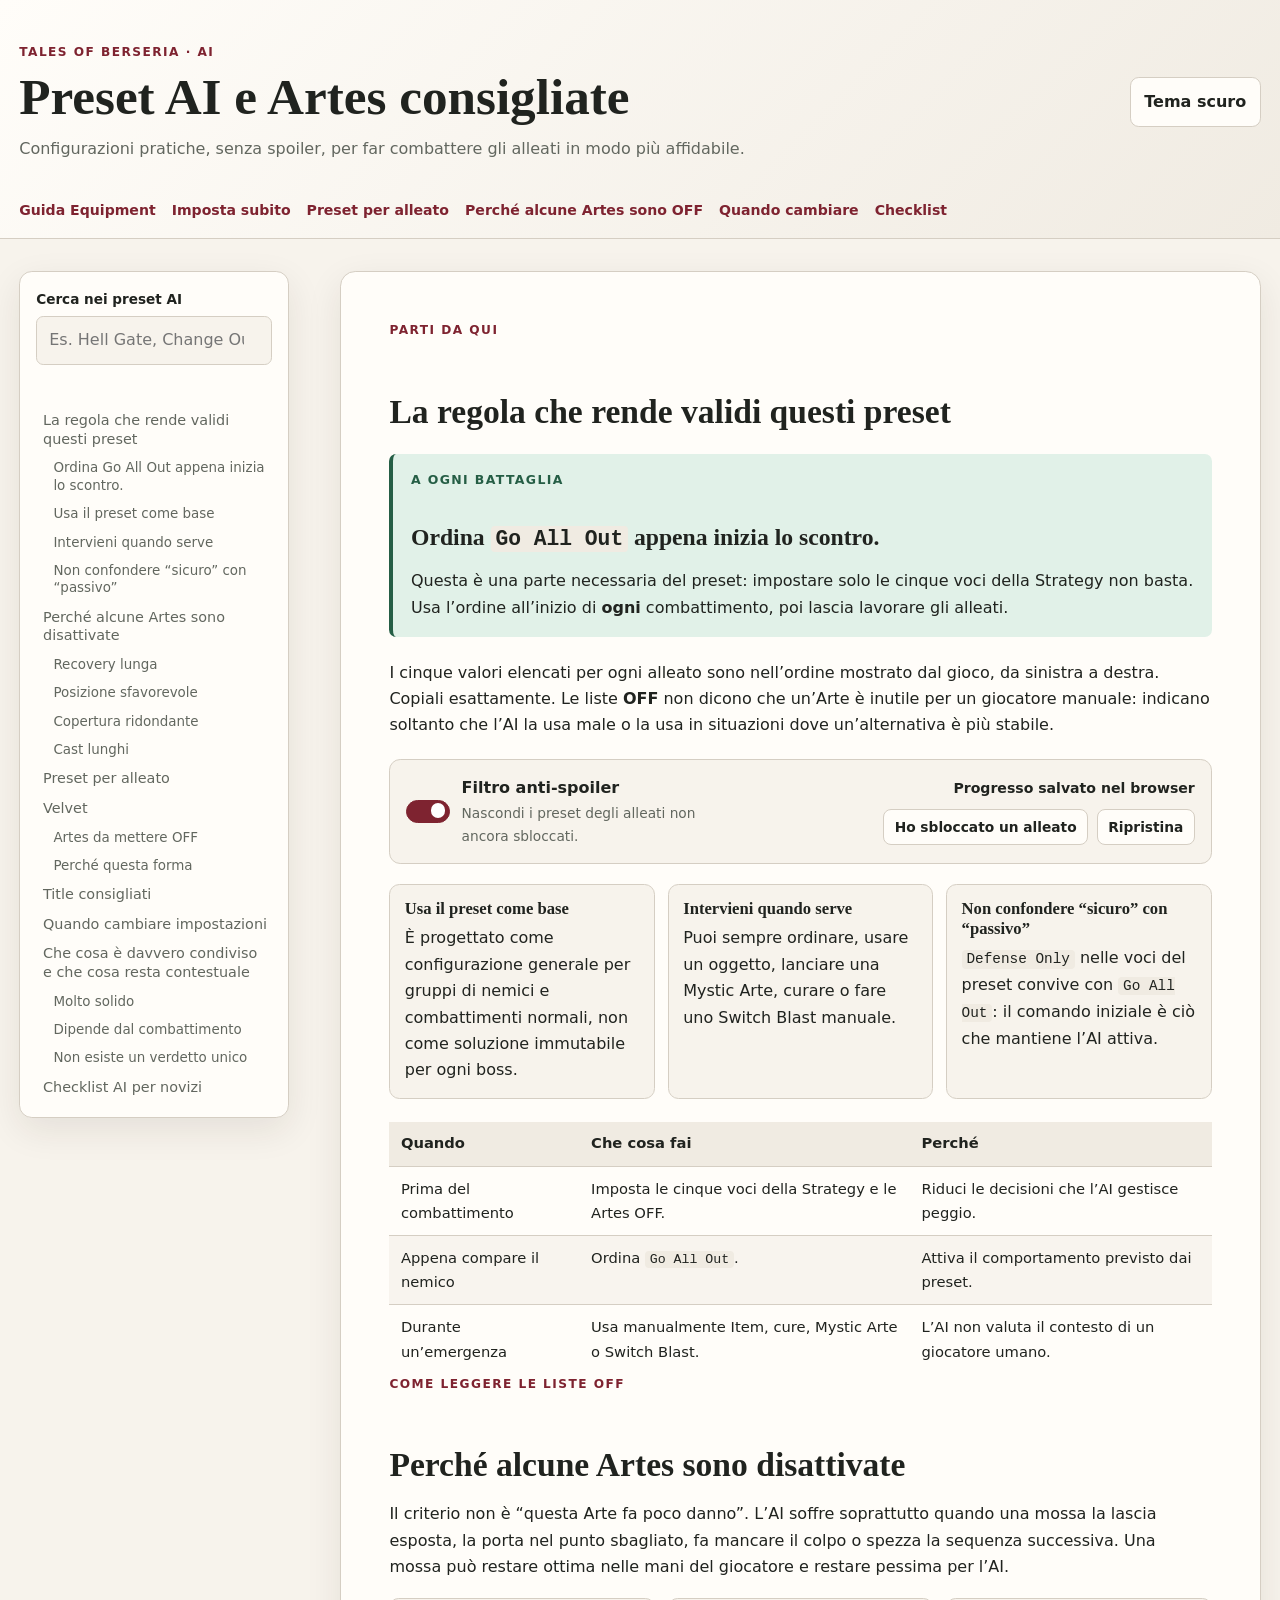
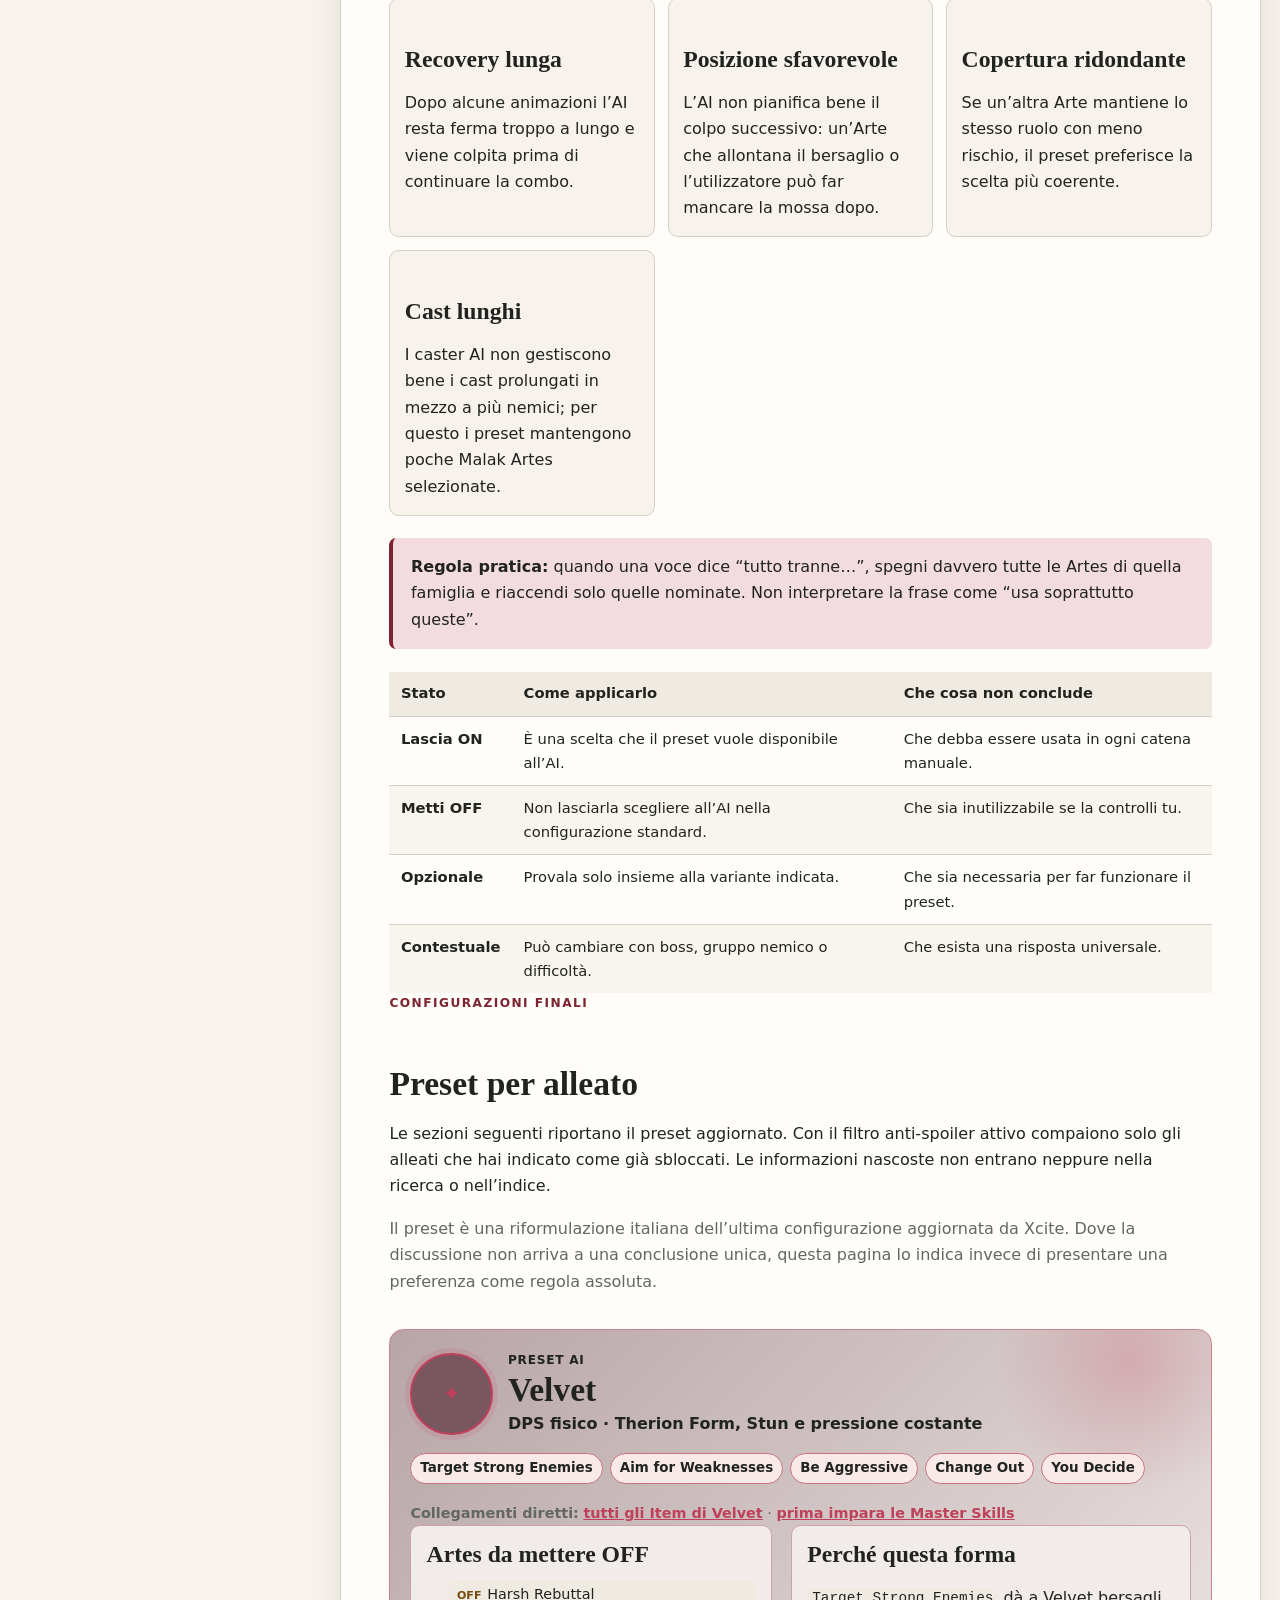
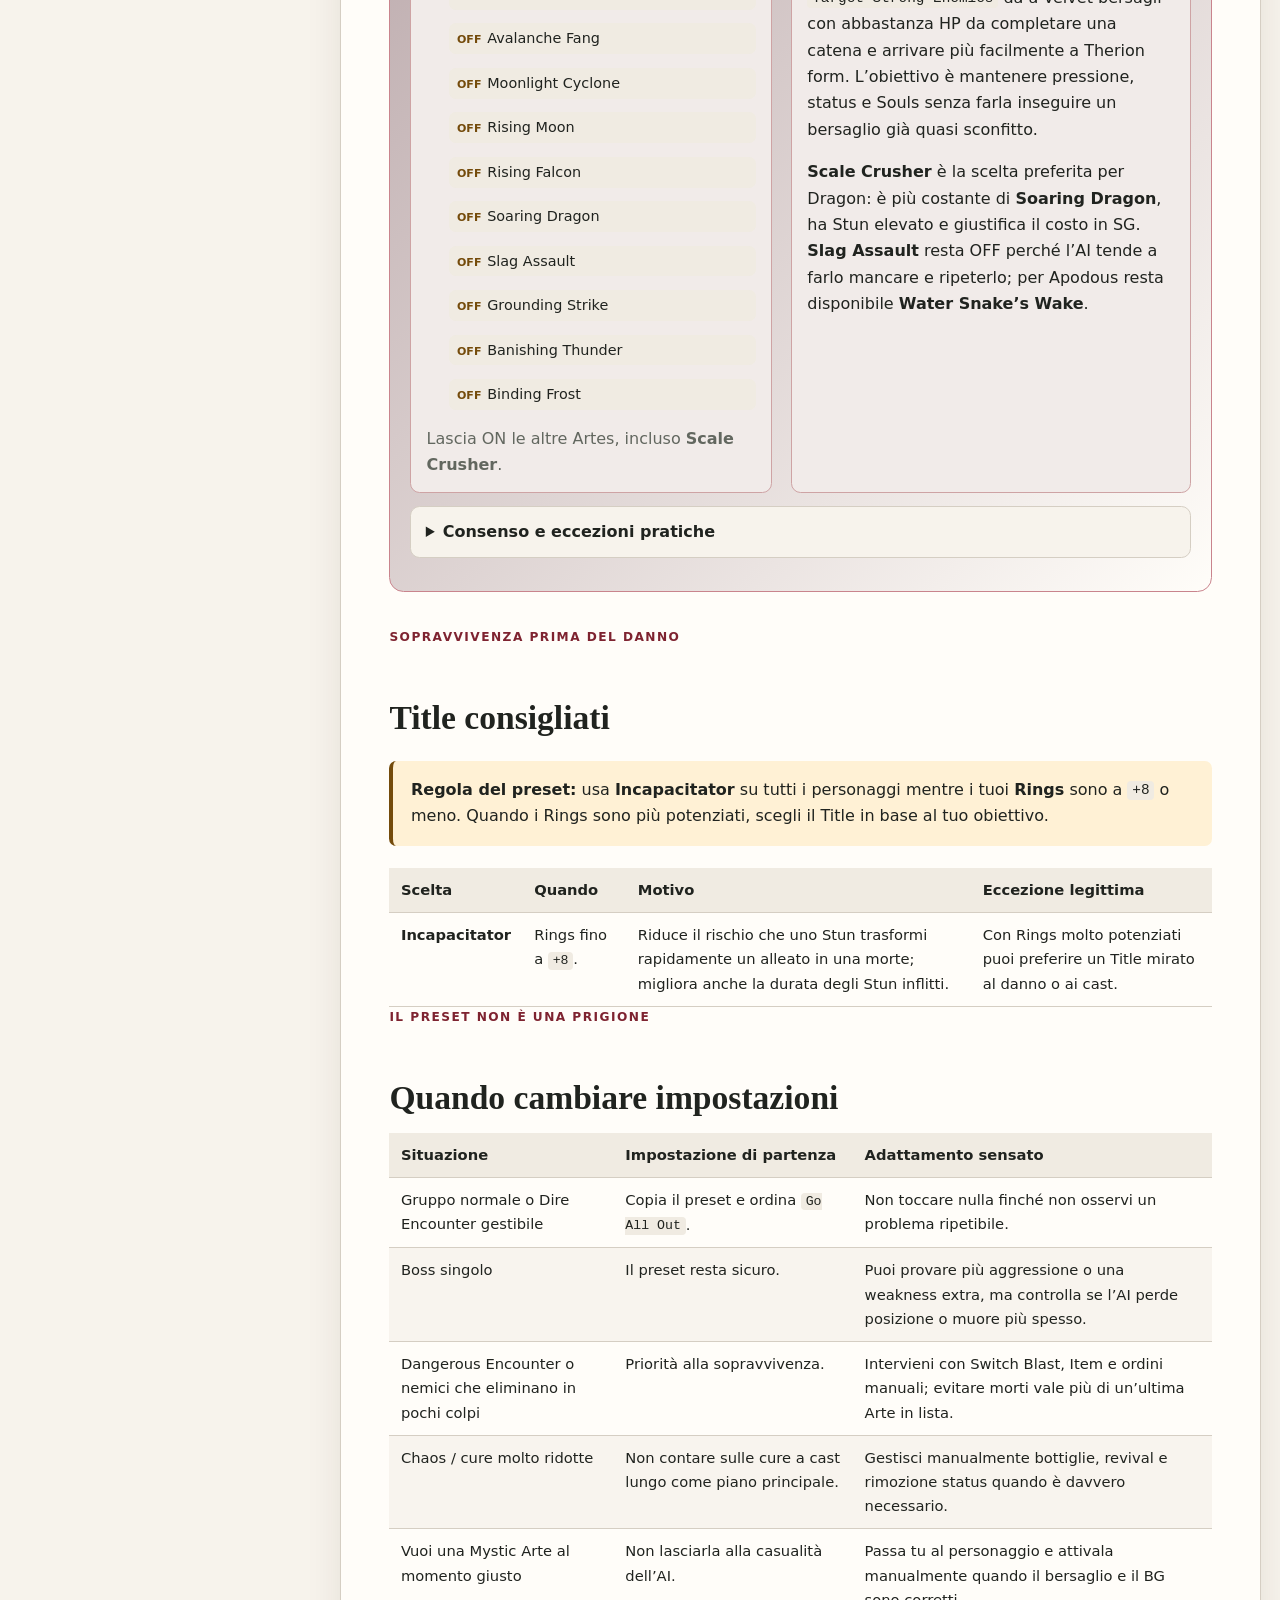
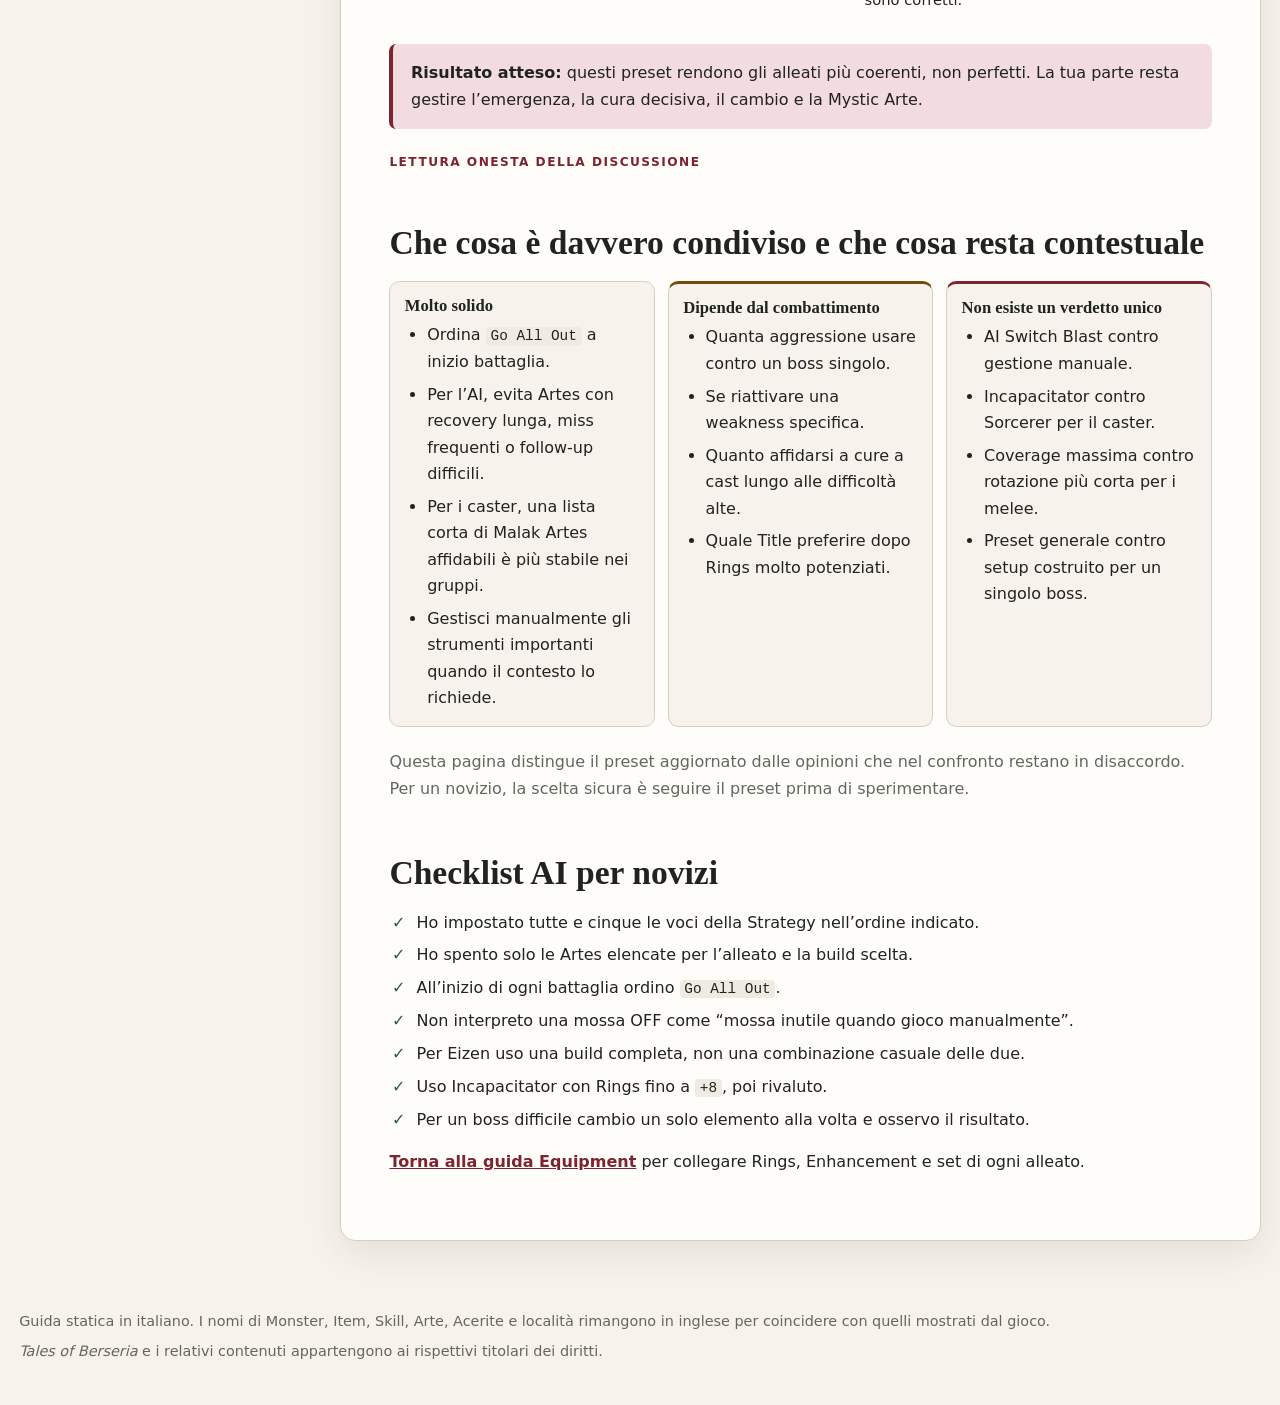
==== commit 1dcbc802: "Add character card guidance and deep links Enhance character cards and AI presets with role-specific" ====
--- a/site/ai.html
+++ b/site/ai.html
@@ -129,8 +129,9 @@
             </section>
 
             <section id="ai-velvet" class="ai-character-preset tone-velvet" data-member-id="velvet" data-spoiler-stage="0" data-ai-searchable>
-                <div class="ai-character-identity" data-member-id="velvet"><div class="ai-character-portrait" aria-hidden="true"></div><div><p class="character-kicker">Preset AI</p><h2>Velvet</h2><p class="character-role">Pressione costante e sfruttamento delle weakness</p></div></div>
+                <div class="ai-character-identity" data-member-id="velvet"><div class="ai-character-portrait" aria-hidden="true"></div><div><p class="character-kicker">Preset AI</p><h2>Velvet</h2><p class="character-role">DPS fisico · Therion Form, Stun e pressione costante</p></div></div>
                 <div class="ai-setting-row" aria-label="Strategy di Velvet"><span>Target Strong Enemies</span><span>Aim for Weaknesses</span><span>Be Aggressive</span><span>Change Out</span><span>You Decide</span></div>
+                <p class="ai-equipment-link"><strong>Collegamenti diretti:</strong> <a href="./?character=Velvet#catalogo">tutti gli Item di Velvet</a> · <a href="./#master-skill">prima impara le Master Skills</a></p>
                 <div class="ai-preset-columns">
                     <div>
                         <h3>Artes da mettere OFF</h3>
@@ -147,8 +148,9 @@
             </section>
 
             <section id="ai-rokurou" class="ai-character-preset tone-rokurou" data-member-id="rokurou" data-spoiler-stage="1" data-ai-searchable>
-                <div class="ai-character-identity" data-member-id="rokurou"><div class="ai-character-portrait" aria-hidden="true"></div><div><p class="character-kicker">Preset AI</p><h2>Rokurou</h2><p class="character-role">Weakness coverage con priorità alla sopravvivenza</p></div></div>
+                <div class="ai-character-identity" data-member-id="rokurou"><div class="ai-character-portrait" aria-hidden="true"></div><div><p class="character-kicker">Preset AI</p><h2>Rokurou</h2><p class="character-role">Duelist fisico · Souls, counter e weakness coverage</p></div></div>
                 <div class="ai-setting-row" aria-label="Strategy di Rokurou"><span>Target Enemy with Most Souls</span><span>Aim for Weaknesses</span><span>Defense Only</span><span>Change Out</span><span>You Decide</span></div>
+                <p class="ai-equipment-link"><strong>Collegamenti diretti:</strong> <a href="./?character=Rokurou#catalogo">tutti gli Item di Rokurou</a> · <a href="./#master-skill">prima impara le Master Skills</a></p>
                 <div class="ai-preset-columns">
                     <div>
                         <h3>Artes da mettere OFF</h3>
@@ -165,8 +167,9 @@
             </section>
 
             <section id="ai-magilou" class="ai-character-preset tone-magilou" data-member-id="magilou" data-spoiler-stage="4" data-ai-searchable>
-                <div class="ai-character-identity" data-member-id="magilou"><div class="ai-character-portrait" aria-hidden="true"></div><div><p class="character-kicker">Preset AI</p><h2>Magilou</h2><p class="character-role">Caster a distanza con set ridotto</p></div></div>
+                <div class="ai-character-identity" data-member-id="magilou"><div class="ai-character-portrait" aria-hidden="true"></div><div><p class="character-kicker">Preset AI</p><h2>Magilou</h2><p class="character-role">Caster a distanza · rotazione corta e cast affidabili</p></div></div>
                 <div class="ai-setting-row" aria-label="Strategy di Magilou"><span>Target Multiple Enemies</span><span>Engage at Range</span><span>Defense Only</span><span>Change Out</span><span>For Attacking</span></div>
+                <p class="ai-equipment-link"><strong>Collegamenti diretti:</strong> <a href="./?character=Magilou#catalogo">tutti gli Item di Magilou</a> · <a href="./#master-skill">prima impara le Master Skills</a></p>
                 <div class="ai-preset-columns">
                     <div>
                         <h3>Malak Artes da lasciare ON</h3>
@@ -183,8 +186,9 @@
             </section>
 
             <section id="ai-laphicet" class="ai-character-preset tone-laphicet" data-member-id="laphicet" data-spoiler-stage="2" data-ai-searchable>
-                <div class="ai-character-identity" data-member-id="laphicet"><div class="ai-character-portrait" aria-hidden="true"></div><div><p class="character-kicker">Preset AI</p><h2>Laphicet</h2><p class="character-role">Supporto a distanza con magie selezionate</p></div></div>
+                <div class="ai-character-identity" data-member-id="laphicet"><div class="ai-character-portrait" aria-hidden="true"></div><div><p class="character-kicker">Preset AI</p><h2>Laphicet</h2><p class="character-role">Caster di supporto · Divide Pain e magie selezionate</p></div></div>
                 <div class="ai-setting-row" aria-label="Strategy di Laphicet"><span>Target Multiple Enemies</span><span>Engage at Range</span><span>Defense Only</span><span>Change Out</span><span>For Attacking</span></div>
+                <p class="ai-equipment-link"><strong>Collegamenti diretti:</strong> <a href="./?character=Laphicet#catalogo">tutti gli Item di Laphicet</a> · <a href="./#master-skill">prima impara le Master Skills</a></p>
                 <div class="ai-preset-columns">
                     <div>
                         <h3>Malak Artes da lasciare ON</h3>
@@ -201,11 +205,12 @@
             </section>
 
             <section id="ai-eizen" class="ai-character-preset tone-eizen" data-member-id="eizen" data-spoiler-stage="3" data-ai-searchable>
-                <div class="ai-character-identity" data-member-id="eizen"><div class="ai-character-portrait" aria-hidden="true"></div><div><p class="character-kicker">Preset AI</p><h2>Eizen</h2><p class="character-role">Due build: prima ravvicinata, poi distanza</p></div></div>
+                <div class="ai-character-identity" data-member-id="eizen"><div class="ai-character-portrait" aria-hidden="true"></div><div><p class="character-kicker">Preset AI</p><h2>Eizen</h2><p class="character-role">Bruiser flessibile · Fist Bruiser prima, Wind Master dopo</p></div></div>
                 <div class="ai-build-switcher" aria-label="Build di Eizen"><a href="#eizen-fist">Build 1 · Fist Bruiser</a><a href="#eizen-wind">Build 2 · Wind Master</a></div>
                 <div id="eizen-fist" class="ai-build-block">
                     <h3>Build 1: Fist Bruiser</h3>
                     <div class="ai-setting-row"><span>Target Nearby Enemies</span><span>Balanced</span><span>Defense Only</span><span>Change Out</span><span>For Attacking</span></div>
+                <p class="ai-equipment-link"><strong>Collegamenti diretti:</strong> <a href="./?character=Eizen#catalogo">tutti gli Item di Eizen</a> · <a href="./#master-skill">prima impara le Master Skills</a></p>
                     <div class="ai-preset-columns">
                         <div><h4>Artes da mettere OFF</h4><p><strong>Martial Artes:</strong> Verdict, Tempo, Eleventh Hour, Clear Path, Lighthouse, Deceiving Pummel.</p><p><strong>Malak Artes:</strong> tutte tranne <strong>Flash Step</strong> e <strong>Stone Lance</strong>.</p></div>
                         <div><h4>Quando usarla</h4><p>Usala finché non hai tutte le Artes della Build 2. È la scelta ravvicinata: più semplice da applicare durante la storia e più pronta prima del set completo.</p></div>
@@ -223,8 +228,9 @@
             </section>
 
             <section id="ai-eleanor" class="ai-character-preset tone-eleanor" data-member-id="eleanor" data-spoiler-stage="5" data-ai-searchable>
-                <div class="ai-character-identity" data-member-id="eleanor"><div class="ai-character-portrait" aria-hidden="true"></div><div><p class="character-kicker">Preset AI</p><h2>Eleanor</h2><p class="character-role">Combattimento ravvicinato con selezione severa</p></div></div>
+                <div class="ai-character-identity" data-member-id="eleanor"><div class="ai-character-portrait" aria-hidden="true"></div><div><p class="character-kicker">Preset AI</p><h2>Eleanor</h2><p class="character-role">Ibrida Spear/Arte · pressione ravvicinata controllata</p></div></div>
                 <div class="ai-setting-row" aria-label="Strategy di Eleanor"><span>Target Nearby Enemies</span><span>Close Combat</span><span>Defense Only</span><span>Change Out</span><span>For Attacking</span></div>
+                <p class="ai-equipment-link"><strong>Collegamenti diretti:</strong> <a href="./?character=Eleanor#catalogo">tutti gli Item di Eleanor</a> · <a href="./#master-skill">prima impara le Master Skills</a></p>
                 <div class="ai-preset-columns">
                     <div>
                         <h3>Artes da mettere OFF</h3>
--- a/site/assets/site.css
+++ b/site/assets/site.css
@@ -1165,11 +1165,22 @@
 }
 
 .character-summary {
-    min-height: 3.3rem;
     margin-top: 0.75rem;
     color: var(--muted);
     font-size: 0.92rem;
     line-height: 1.45;
+}
+
+.character-summary strong,
+.character-equipment-focus strong {
+    color: var(--text);
+}
+
+.character-equipment-focus {
+    margin: 0.55rem 0 0;
+    color: var(--muted);
+    font-size: 0.88rem;
+    line-height: 1.42;
 }
 
 .character-category-list {
@@ -1179,7 +1190,7 @@
     margin: 0.9rem 0;
 }
 
-.character-category-list span {
+.character-category-list a {
     padding: 0.24rem 0.48rem;
     border: 1px solid color-mix(in srgb, var(--card-accent) 64%, var(--line));
     border-radius: 999px;
@@ -1187,18 +1198,34 @@
     font-size: 0.78rem;
     font-weight: 800;
     line-height: 1.1;
+    text-decoration: none;
+}
+
+.character-category-list a:hover,
+.character-category-list a:focus-visible {
+    border-color: var(--card-accent);
+    background: color-mix(in srgb, var(--card-accent) 18%, var(--surface));
+    color: var(--text);
 }
 
 .character-card-footer {
     display: flex;
     align-items: center;
     justify-content: space-between;
+    flex-wrap: wrap;
     gap: 0.65rem;
     margin-top: 0.85rem;
     padding-top: 0.75rem;
     border-top: 1px solid color-mix(in srgb, var(--card-accent) 30%, var(--line));
 }
 
+.character-card-actions {
+    display: flex;
+    flex-wrap: wrap;
+    justify-content: flex-end;
+    gap: 0.42rem;
+}
+
 .character-card-tip {
     color: var(--card-accent);
     font-size: 0.82rem;
@@ -1206,9 +1233,18 @@
 }
 
 .character-card-action {
+    display: inline-flex;
+    align-items: center;
+    justify-content: center;
+    gap: 0.25rem;
     padding: 0.48rem 0.6rem;
     border-color: color-mix(in srgb, var(--card-accent) 56%, var(--line));
     background: color-mix(in srgb, var(--surface) 90%, transparent);
+    text-decoration: none;
+}
+
+.character-card-action:visited {
+    color: var(--text);
 }
 
 .locked-character-card {
@@ -1411,6 +1447,17 @@
     text-transform: uppercase;
 }
 
+.ai-equipment-link {
+    margin: 0.8rem 0 0;
+    color: var(--muted);
+    font-size: 0.9rem;
+}
+
+.ai-equipment-link a {
+    color: var(--ai-accent, var(--accent));
+    font-weight: 800;
+}
+
 .ai-spoiler-toolbar {
     display: flex;
     align-items: center;
@@ -1648,7 +1695,18 @@
         grid-template-columns: 1fr;
     }
 
-    .ai-spoiler-toolbar {
+    .ai-equipment-link {
+    margin: 0.8rem 0 0;
+    color: var(--muted);
+    font-size: 0.9rem;
+}
+
+.ai-equipment-link a {
+    color: var(--ai-accent, var(--accent));
+    font-weight: 800;
+}
+
+.ai-spoiler-toolbar {
         align-items: stretch;
         flex-direction: column;
     }
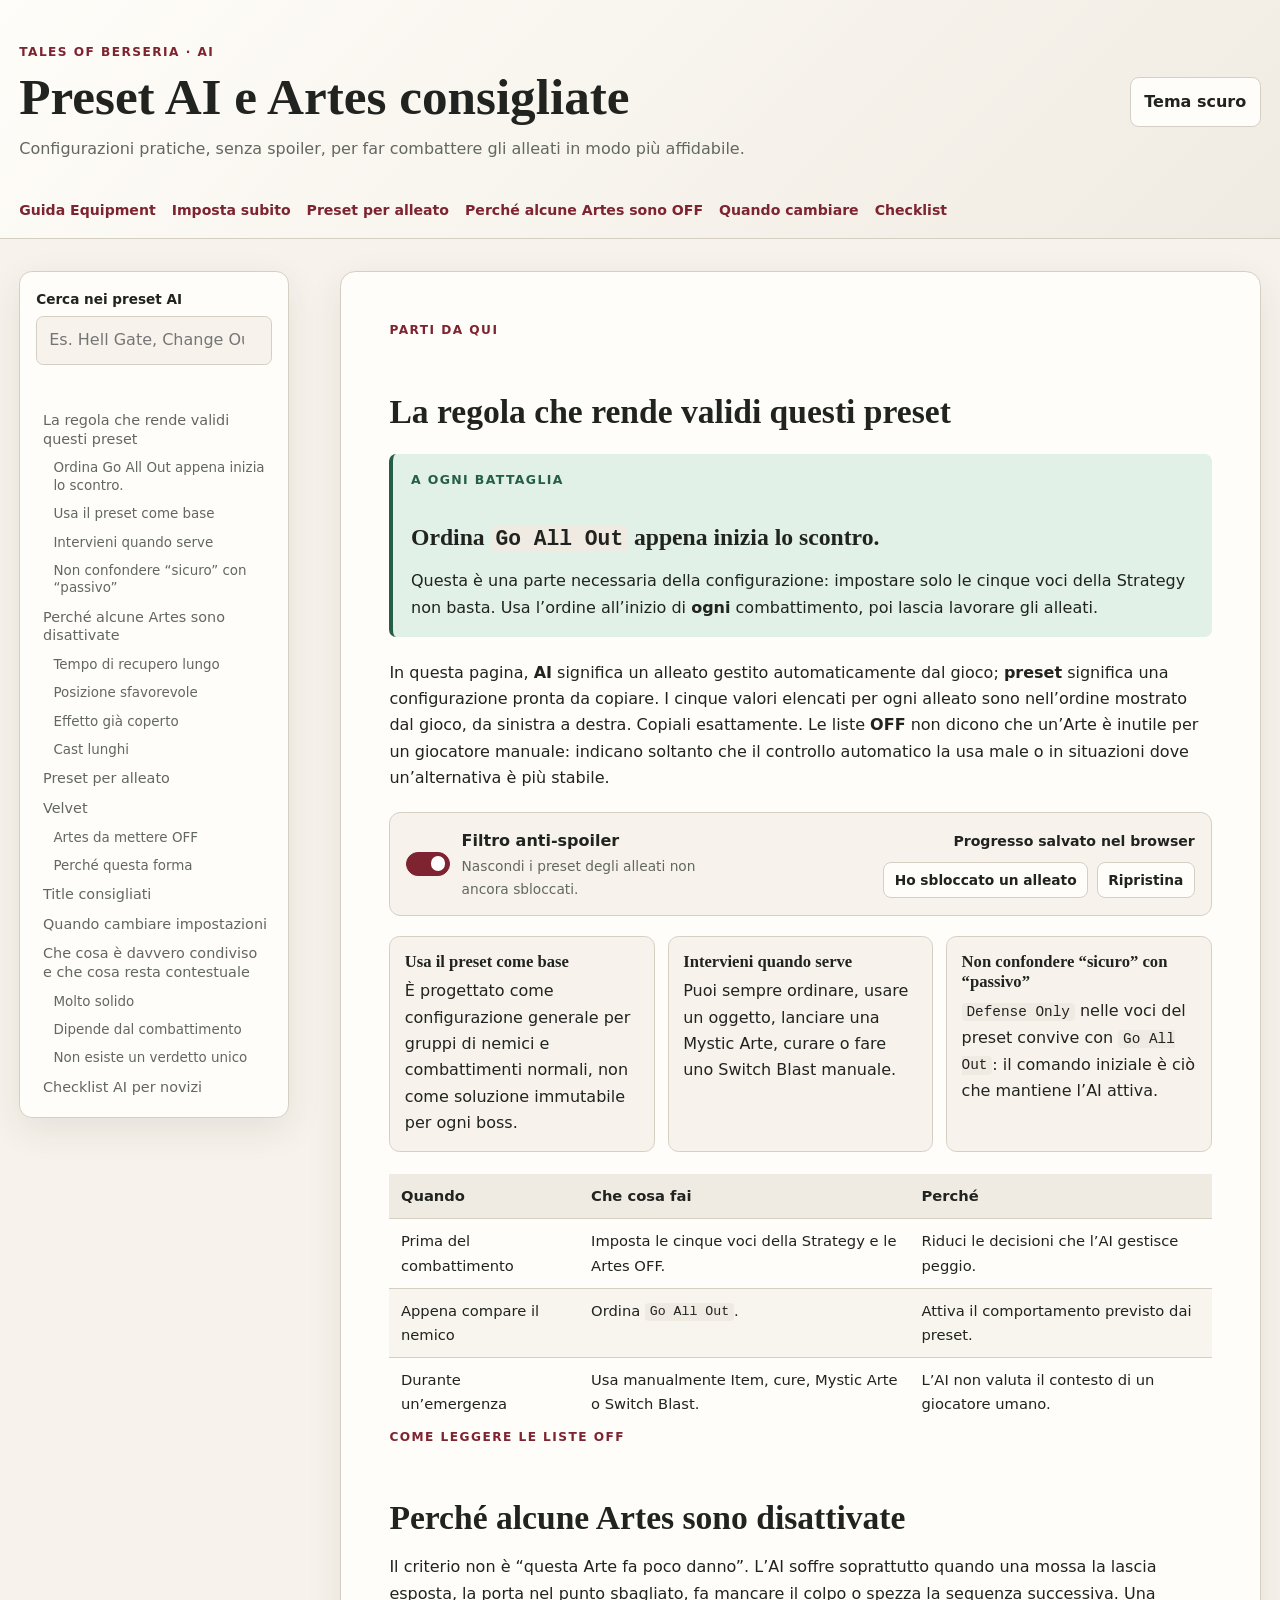
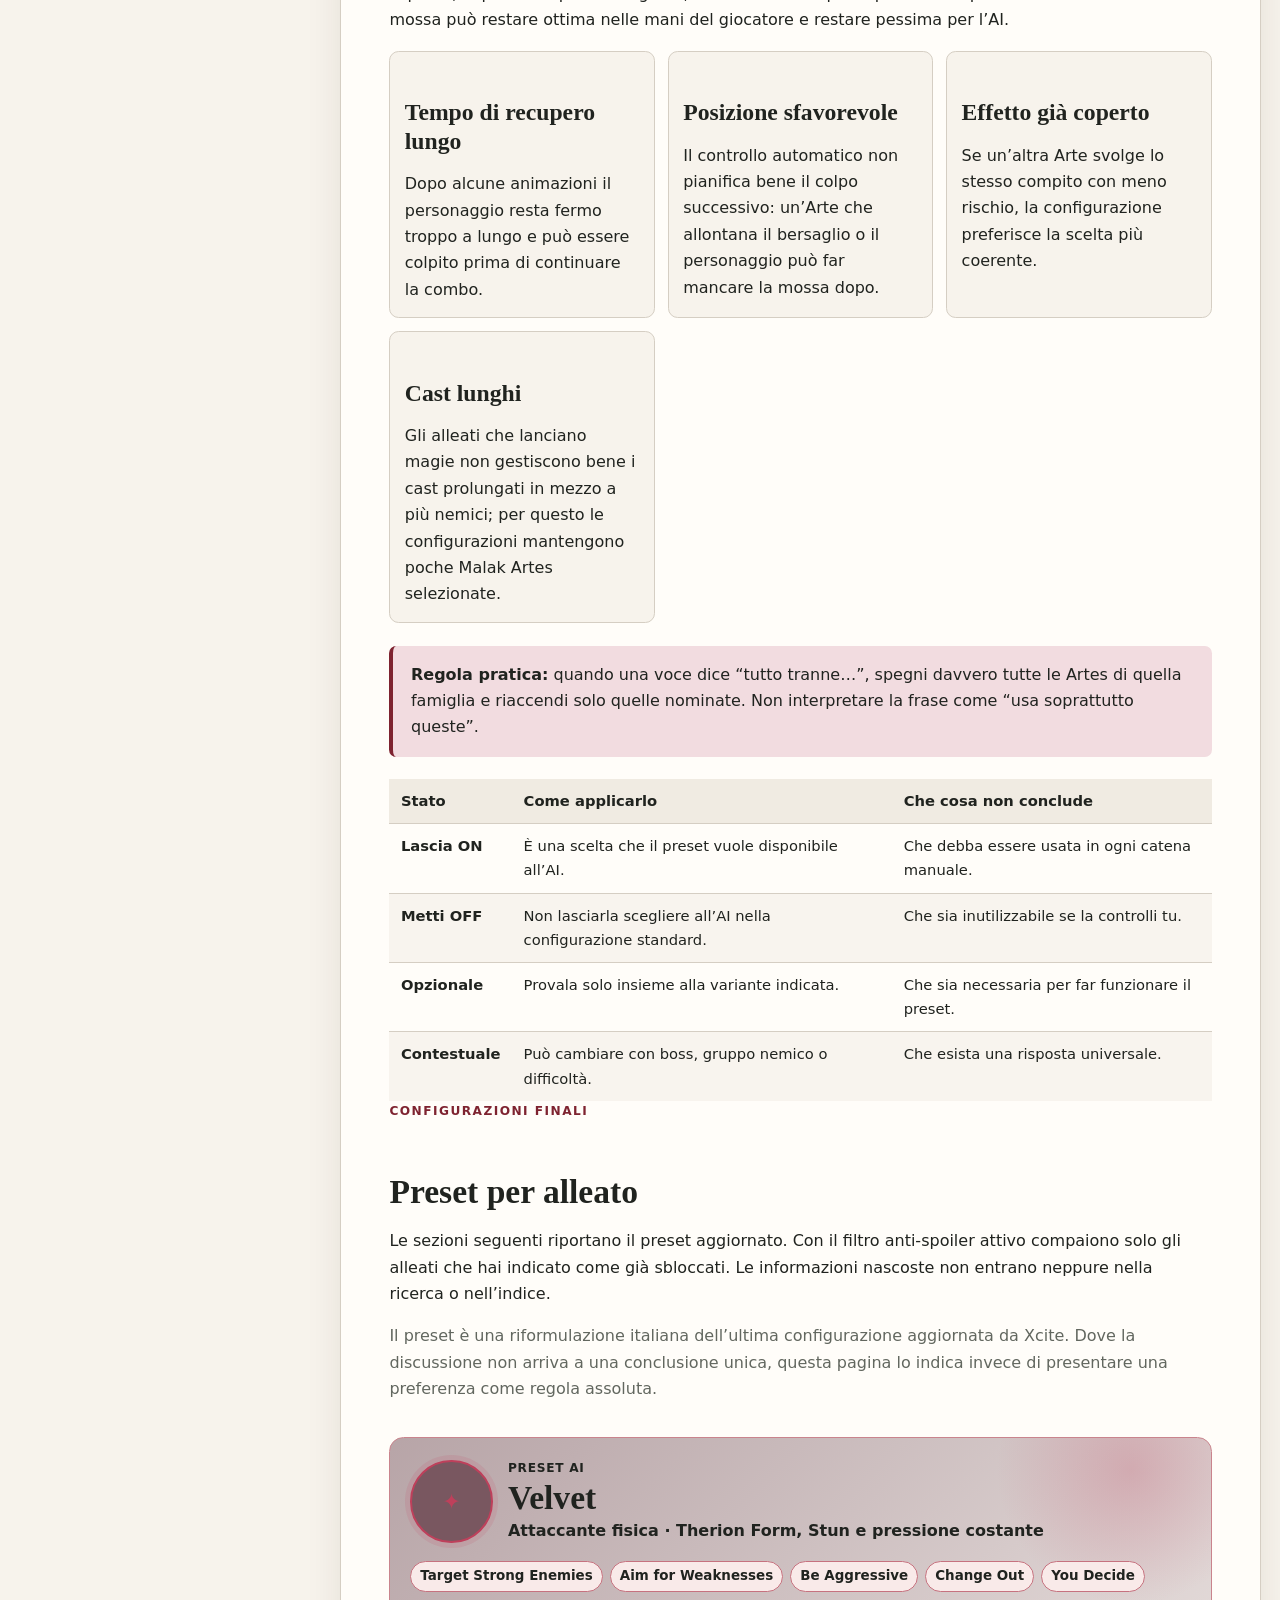
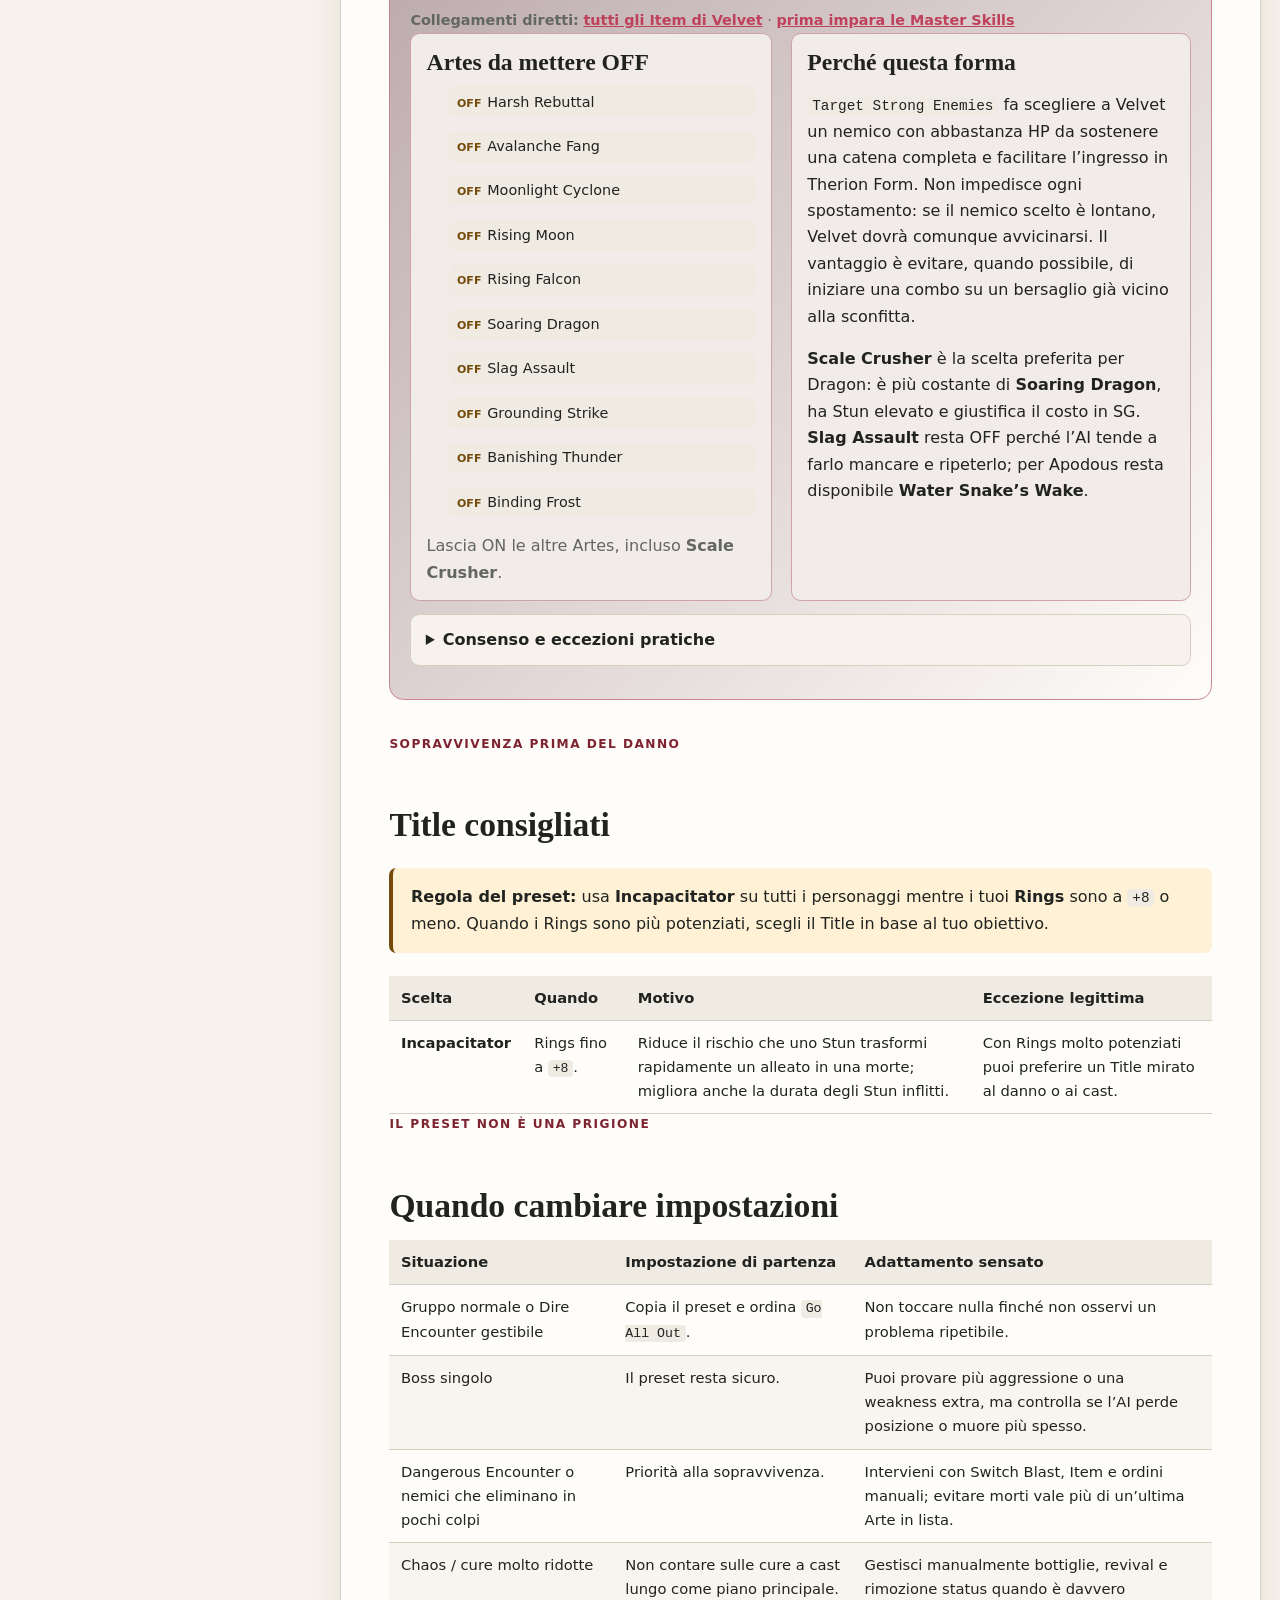
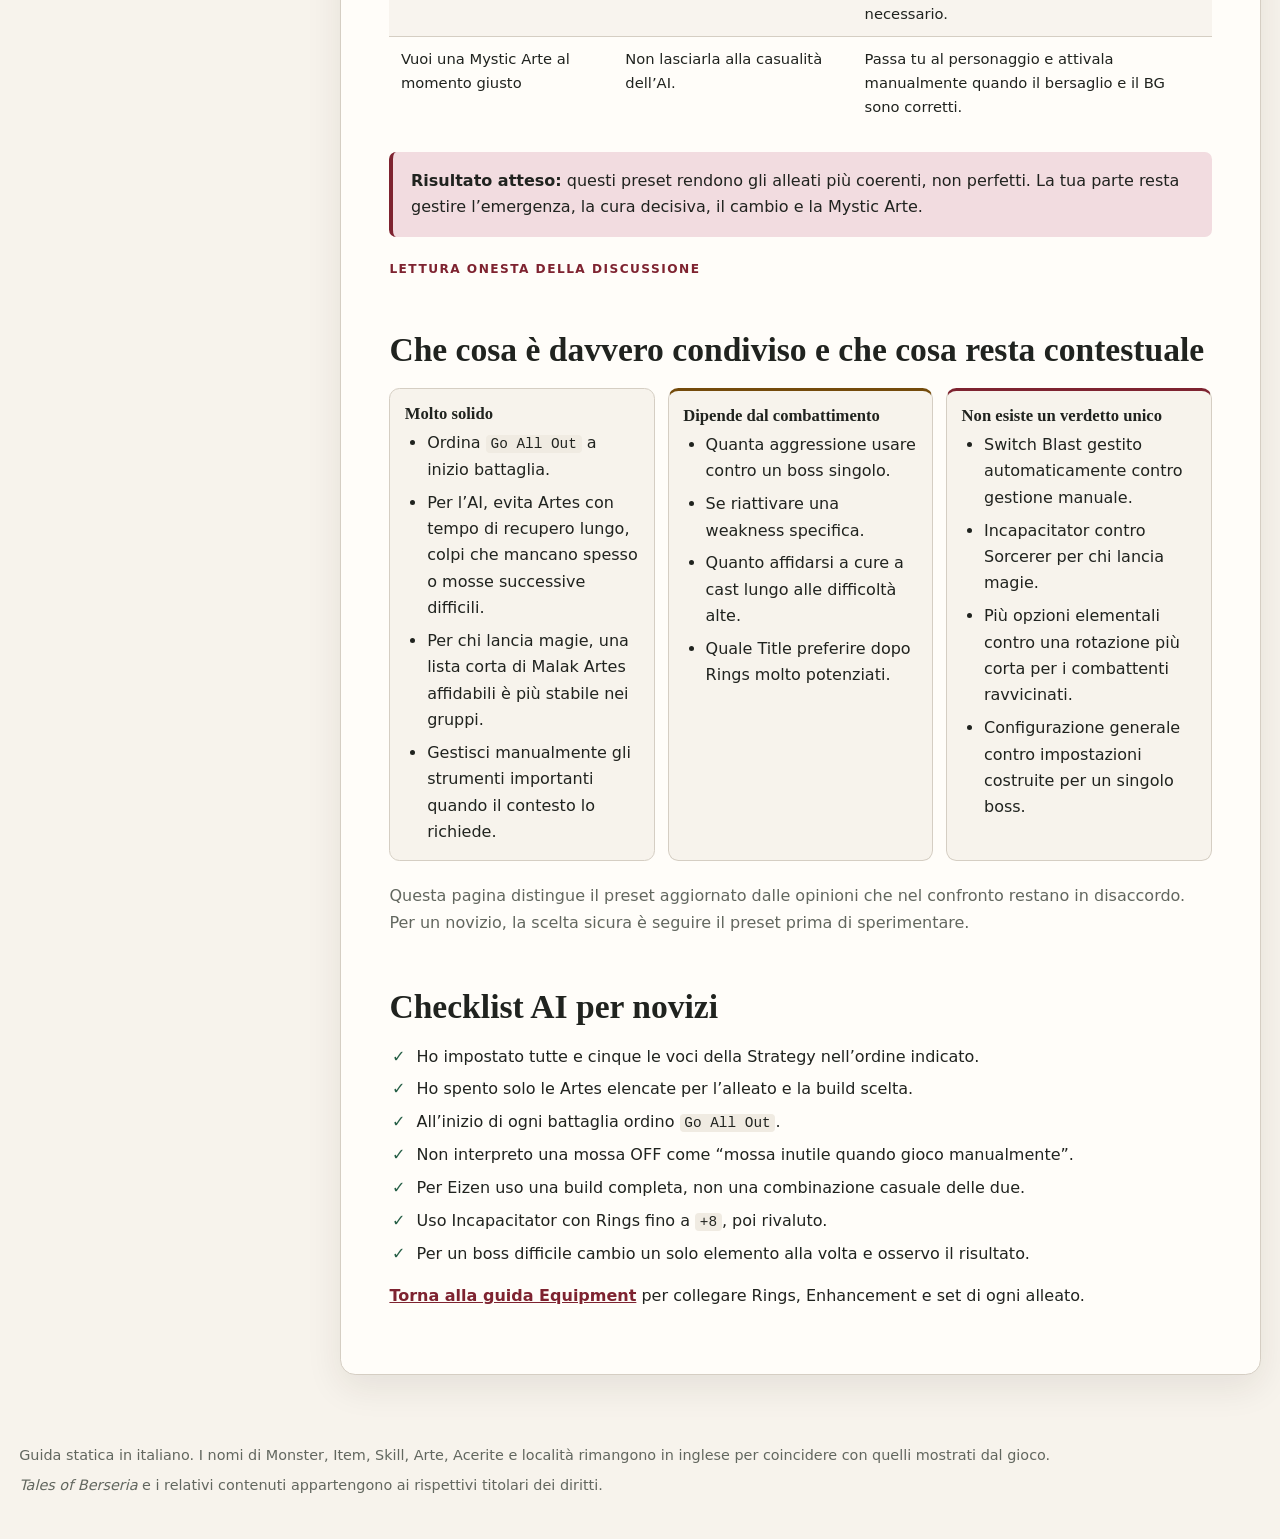
==== commit 62b3e8ff: "Refine AI presets, character cards & catalog links Update AI pages, docs and client behavior: polish" ====
--- a/site/ai.html
+++ b/site/ai.html
@@ -29,7 +29,7 @@
             <button id="theme-toggle" class="theme-toggle" type="button" aria-label="Attiva il tema chiaro">Tema chiaro</button>
         </div>
         <div class="quick-start" aria-label="Percorsi rapidi">
-            <a href="./">Guida Equipment</a>
+            <a href="./index.html">Guida Equipment</a>
             <a href="#partenza">Imposta subito</a>
             <a href="#preset">Preset per alleato</a>
             <a href="#decisioni">Perché alcune Artes sono OFF</a>
@@ -55,9 +55,9 @@
                 <div class="callout success ai-go-all-out">
                     <p class="ai-callout-label">A ogni battaglia</p>
                     <h3>Ordina <code>Go All Out</code> appena inizia lo scontro.</h3>
-                    <p>Questa è una parte necessaria del preset: impostare solo le cinque voci della Strategy non basta. Usa l’ordine all’inizio di <strong>ogni</strong> combattimento, poi lascia lavorare gli alleati.</p>
-                </div>
-                <p>I cinque valori elencati per ogni alleato sono nell’ordine mostrato dal gioco, da sinistra a destra. Copiali esattamente. Le liste <strong>OFF</strong> non dicono che un’Arte è inutile per un giocatore manuale: indicano soltanto che l’AI la usa male o la usa in situazioni dove un’alternativa è più stabile.</p>
+                    <p>Questa è una parte necessaria della configurazione: impostare solo le cinque voci della Strategy non basta. Usa l’ordine all’inizio di <strong>ogni</strong> combattimento, poi lascia lavorare gli alleati.</p>
+                </div>
+                <p>In questa pagina, <strong>AI</strong> significa un alleato gestito automaticamente dal gioco; <strong>preset</strong> significa una configurazione pronta da copiare. I cinque valori elencati per ogni alleato sono nell’ordine mostrato dal gioco, da sinistra a destra. Copiali esattamente. Le liste <strong>OFF</strong> non dicono che un’Arte è inutile per un giocatore manuale: indicano soltanto che il controllo automatico la usa male o in situazioni dove un’alternativa è più stabile.</p>
 
                 <div class="ai-spoiler-toolbar" role="group" aria-label="Filtro anti-spoiler">
                     <label class="spoiler-toggle" for="ai-spoiler-filter">
@@ -102,10 +102,10 @@
                 <h2>Perché alcune Artes sono disattivate</h2>
                 <p>Il criterio non è “questa Arte fa poco danno”. L’AI soffre soprattutto quando una mossa la lascia esposta, la porta nel punto sbagliato, fa mancare il colpo o spezza la sequenza successiva. Una mossa può restare ottima nelle mani del giocatore e restare pessima per l’AI.</p>
                 <div class="cards ai-reason-cards">
-                    <article class="card"><h3>Recovery lunga</h3><p>Dopo alcune animazioni l’AI resta ferma troppo a lungo e viene colpita prima di continuare la combo.</p></article>
-                    <article class="card"><h3>Posizione sfavorevole</h3><p>L’AI non pianifica bene il colpo successivo: un’Arte che allontana il bersaglio o l’utilizzatore può far mancare la mossa dopo.</p></article>
-                    <article class="card"><h3>Copertura ridondante</h3><p>Se un’altra Arte mantiene lo stesso ruolo con meno rischio, il preset preferisce la scelta più coerente.</p></article>
-                    <article class="card"><h3>Cast lunghi</h3><p>I caster AI non gestiscono bene i cast prolungati in mezzo a più nemici; per questo i preset mantengono poche Malak Artes selezionate.</p></article>
+                    <article class="card"><h3>Tempo di recupero lungo</h3><p>Dopo alcune animazioni il personaggio resta fermo troppo a lungo e può essere colpito prima di continuare la combo.</p></article>
+                    <article class="card"><h3>Posizione sfavorevole</h3><p>Il controllo automatico non pianifica bene il colpo successivo: un’Arte che allontana il bersaglio o il personaggio può far mancare la mossa dopo.</p></article>
+                    <article class="card"><h3>Effetto già coperto</h3><p>Se un’altra Arte svolge lo stesso compito con meno rischio, la configurazione preferisce la scelta più coerente.</p></article>
+                    <article class="card"><h3>Cast lunghi</h3><p>Gli alleati che lanciano magie non gestiscono bene i cast prolungati in mezzo a più nemici; per questo le configurazioni mantengono poche Malak Artes selezionate.</p></article>
                 </div>
                 <div class="callout info">
                     <p><strong>Regola pratica:</strong> quando una voce dice “tutto tranne…”, spegni davvero tutte le Artes di quella famiglia e riaccendi solo quelle nominate. Non interpretare la frase come “usa soprattutto queste”.</p>
@@ -129,9 +129,9 @@
             </section>
 
             <section id="ai-velvet" class="ai-character-preset tone-velvet" data-member-id="velvet" data-spoiler-stage="0" data-ai-searchable>
-                <div class="ai-character-identity" data-member-id="velvet"><div class="ai-character-portrait" aria-hidden="true"></div><div><p class="character-kicker">Preset AI</p><h2>Velvet</h2><p class="character-role">DPS fisico · Therion Form, Stun e pressione costante</p></div></div>
+                <div class="ai-character-identity" data-member-id="velvet"><div class="ai-character-portrait" aria-hidden="true"></div><div><p class="character-kicker">Preset AI</p><h2>Velvet</h2><p class="character-role">Attaccante fisica · Therion Form, Stun e pressione costante</p></div></div>
                 <div class="ai-setting-row" aria-label="Strategy di Velvet"><span>Target Strong Enemies</span><span>Aim for Weaknesses</span><span>Be Aggressive</span><span>Change Out</span><span>You Decide</span></div>
-                <p class="ai-equipment-link"><strong>Collegamenti diretti:</strong> <a href="./?character=Velvet#catalogo">tutti gli Item di Velvet</a> · <a href="./#master-skill">prima impara le Master Skills</a></p>
+                <p class="ai-equipment-link"><strong>Collegamenti diretti:</strong> <a href="./index.html?character=Velvet#catalogo">tutti gli Item di Velvet</a> · <a href="./index.html#master-skill">prima impara le Master Skills</a></p>
                 <div class="ai-preset-columns">
                     <div>
                         <h3>Artes da mettere OFF</h3>
@@ -140,17 +140,17 @@
                     </div>
                     <div>
                         <h3>Perché questa forma</h3>
-                        <p><code>Target Strong Enemies</code> dà a Velvet bersagli con abbastanza HP da completare una catena e arrivare più facilmente a Therion form. L’obiettivo è mantenere pressione, status e Souls senza farla inseguire un bersaglio già quasi sconfitto.</p>
+                        <p><code>Target Strong Enemies</code> fa scegliere a Velvet un nemico con abbastanza HP da sostenere una catena completa e facilitare l’ingresso in Therion Form. Non impedisce ogni spostamento: se il nemico scelto è lontano, Velvet dovrà comunque avvicinarsi. Il vantaggio è evitare, quando possibile, di iniziare una combo su un bersaglio già vicino alla sconfitta.</p>
                         <p><strong>Scale Crusher</strong> è la scelta preferita per Dragon: è più costante di <strong>Soaring Dragon</strong>, ha Stun elevato e giustifica il costo in SG. <strong>Slag Assault</strong> resta OFF perché l’AI tende a farlo mancare e ripeterlo; per Apodous resta disponibile <strong>Water Snake’s Wake</strong>.</p>
                     </div>
                 </div>
-                <details><summary>Consenso e eccezioni pratiche</summary><p>La lista finale privilegia affidabilità dell’AI. Una versione precedente aveva riattivato <strong>Harsh Rebuttal</strong> per la coverage Demihuman, ma il preset finale lo spegne: qui prevale l’ultima lista completa. Se controlli Velvet manualmente, alcune Artes OFF possono diventare situazionali; non riattivarle solo perché sono utili al giocatore.</p></details>
+                <details><summary>Consenso e eccezioni pratiche</summary><p>La lista finale privilegia affidabilità dell’AI. Una versione precedente aveva riattivato <strong>Harsh Rebuttal</strong> per coprire i nemici Demihuman, ma il preset finale lo spegne: qui prevale l’ultima lista completa. Se controlli Velvet manualmente, alcune Artes OFF possono diventare situazionali; non riattivarle solo perché sono utili al giocatore.</p></details>
             </section>
 
             <section id="ai-rokurou" class="ai-character-preset tone-rokurou" data-member-id="rokurou" data-spoiler-stage="1" data-ai-searchable>
-                <div class="ai-character-identity" data-member-id="rokurou"><div class="ai-character-portrait" aria-hidden="true"></div><div><p class="character-kicker">Preset AI</p><h2>Rokurou</h2><p class="character-role">Duelist fisico · Souls, counter e weakness coverage</p></div></div>
+                <div class="ai-character-identity" data-member-id="rokurou"><div class="ai-character-portrait" aria-hidden="true"></div><div><p class="character-kicker">Preset AI</p><h2>Rokurou</h2><p class="character-role">Duellante fisico · Souls, counter e uso delle debolezze</p></div></div>
                 <div class="ai-setting-row" aria-label="Strategy di Rokurou"><span>Target Enemy with Most Souls</span><span>Aim for Weaknesses</span><span>Defense Only</span><span>Change Out</span><span>You Decide</span></div>
-                <p class="ai-equipment-link"><strong>Collegamenti diretti:</strong> <a href="./?character=Rokurou#catalogo">tutti gli Item di Rokurou</a> · <a href="./#master-skill">prima impara le Master Skills</a></p>
+                <p class="ai-equipment-link"><strong>Collegamenti diretti:</strong> <a href="./index.html?character=Rokurou#catalogo">tutti gli Item di Rokurou</a> · <a href="./index.html#master-skill">prima impara le Master Skills</a></p>
                 <div class="ai-preset-columns">
                     <div>
                         <h3>Artes da mettere OFF</h3>
@@ -160,16 +160,16 @@
                     <div>
                         <h3>Perché questa forma</h3>
                         <p>Rokurou deve usare le weakness senza inseguire continuamente posizioni sfavorevoli. La lista riduce le Forms e le Artes che fanno perdere tempo, spezzano la distanza o producono sequel poco affidabili per l’AI.</p>
-                        <p>Il punto non è eliminare ogni opzione elementale: è conservare quelle che l’AI concatena con maggior costanza. Contro un singolo boss puoi sperimentare più coverage, ma nei gruppi il preset difensivo è la scelta più stabile.</p>
-                    </div>
-                </div>
-                <details><summary>Consenso e eccezioni pratiche</summary><p>Questa è una delle aree più discusse: più Artes possono aumentare la coverage, ma la discussione riconosce che l’AI può usarle in ordine sbagliato. Il preset sceglie consistenza nei gruppi; per un boss singolo il giocatore può riaprire una weakness utile e verificare il risultato.</p></details>
+                        <p>Il punto non è eliminare ogni opzione elementale: è conservare quelle che l’AI concatena con maggior costanza. Contro un singolo boss puoi sperimentare più opzioni per colpire le debolezze, ma nei gruppi il preset difensivo è la scelta più stabile.</p>
+                    </div>
+                </div>
+                <details><summary>Consenso e eccezioni pratiche</summary><p>Questa è una delle aree più discusse: più Artes possono aumentare le opzioni contro le debolezze, ma la discussione riconosce che l’AI può usarle in ordine sbagliato. Il preset sceglie consistenza nei gruppi; per un boss singolo il giocatore può riaprire un’Arte utile contro una debolezza e verificare il risultato.</p></details>
             </section>
 
             <section id="ai-magilou" class="ai-character-preset tone-magilou" data-member-id="magilou" data-spoiler-stage="4" data-ai-searchable>
-                <div class="ai-character-identity" data-member-id="magilou"><div class="ai-character-portrait" aria-hidden="true"></div><div><p class="character-kicker">Preset AI</p><h2>Magilou</h2><p class="character-role">Caster a distanza · rotazione corta e cast affidabili</p></div></div>
+                <div class="ai-character-identity" data-member-id="magilou"><div class="ai-character-portrait" aria-hidden="true"></div><div><p class="character-kicker">Preset AI</p><h2>Magilou</h2><p class="character-role">Maga a distanza · rotazione corta e cast affidabili</p></div></div>
                 <div class="ai-setting-row" aria-label="Strategy di Magilou"><span>Target Multiple Enemies</span><span>Engage at Range</span><span>Defense Only</span><span>Change Out</span><span>For Attacking</span></div>
-                <p class="ai-equipment-link"><strong>Collegamenti diretti:</strong> <a href="./?character=Magilou#catalogo">tutti gli Item di Magilou</a> · <a href="./#master-skill">prima impara le Master Skills</a></p>
+                <p class="ai-equipment-link"><strong>Collegamenti diretti:</strong> <a href="./index.html?character=Magilou#catalogo">tutti gli Item di Magilou</a> · <a href="./index.html#master-skill">prima impara le Master Skills</a></p>
                 <div class="ai-preset-columns">
                     <div>
                         <h3>Malak Artes da lasciare ON</h3>
@@ -178,7 +178,7 @@
                     </div>
                     <div>
                         <h3>Perché questa forma</h3>
-                        <p>L’AI dei caster è meno affidabile con i cast lunghi in combattimenti caotici. Ridurre il set evita che Magilou resti bloccata su una magia interrotta o scelga una risposta lenta quando serve spostarsi.</p>
+                        <p>Il controllo automatico di chi lancia magie è meno affidabile con i cast lunghi in combattimenti caotici. Ridurre il set evita che Magilou resti bloccata su una magia interrotta o scelga una risposta lenta quando serve spostarsi.</p>
                         <p><strong>Crown Fire</strong> è una scelta facoltativa: testala nel tuo set invece di considerarla parte obbligatoria del preset.</p>
                     </div>
                 </div>
@@ -186,9 +186,9 @@
             </section>
 
             <section id="ai-laphicet" class="ai-character-preset tone-laphicet" data-member-id="laphicet" data-spoiler-stage="2" data-ai-searchable>
-                <div class="ai-character-identity" data-member-id="laphicet"><div class="ai-character-portrait" aria-hidden="true"></div><div><p class="character-kicker">Preset AI</p><h2>Laphicet</h2><p class="character-role">Caster di supporto · Divide Pain e magie selezionate</p></div></div>
+                <div class="ai-character-identity" data-member-id="laphicet"><div class="ai-character-portrait" aria-hidden="true"></div><div><p class="character-kicker">Preset AI</p><h2>Laphicet</h2><p class="character-role">Mago di supporto · Divide Pain e magie selezionate</p></div></div>
                 <div class="ai-setting-row" aria-label="Strategy di Laphicet"><span>Target Multiple Enemies</span><span>Engage at Range</span><span>Defense Only</span><span>Change Out</span><span>For Attacking</span></div>
-                <p class="ai-equipment-link"><strong>Collegamenti diretti:</strong> <a href="./?character=Laphicet#catalogo">tutti gli Item di Laphicet</a> · <a href="./#master-skill">prima impara le Master Skills</a></p>
+                <p class="ai-equipment-link"><strong>Collegamenti diretti:</strong> <a href="./index.html?character=Laphicet#catalogo">tutti gli Item di Laphicet</a> · <a href="./index.html#master-skill">prima impara le Master Skills</a></p>
                 <div class="ai-preset-columns">
                     <div>
                         <h3>Malak Artes da lasciare ON</h3>
@@ -205,12 +205,12 @@
             </section>
 
             <section id="ai-eizen" class="ai-character-preset tone-eizen" data-member-id="eizen" data-spoiler-stage="3" data-ai-searchable>
-                <div class="ai-character-identity" data-member-id="eizen"><div class="ai-character-portrait" aria-hidden="true"></div><div><p class="character-kicker">Preset AI</p><h2>Eizen</h2><p class="character-role">Bruiser flessibile · Fist Bruiser prima, Wind Master dopo</p></div></div>
+                <div class="ai-character-identity" data-member-id="eizen"><div class="ai-character-portrait" aria-hidden="true"></div><div><p class="character-kicker">Preset AI</p><h2>Eizen</h2><p class="character-role">Combattente flessibile · Fist Bruiser prima, Wind Master dopo</p></div></div>
                 <div class="ai-build-switcher" aria-label="Build di Eizen"><a href="#eizen-fist">Build 1 · Fist Bruiser</a><a href="#eizen-wind">Build 2 · Wind Master</a></div>
                 <div id="eizen-fist" class="ai-build-block">
                     <h3>Build 1: Fist Bruiser</h3>
                     <div class="ai-setting-row"><span>Target Nearby Enemies</span><span>Balanced</span><span>Defense Only</span><span>Change Out</span><span>For Attacking</span></div>
-                <p class="ai-equipment-link"><strong>Collegamenti diretti:</strong> <a href="./?character=Eizen#catalogo">tutti gli Item di Eizen</a> · <a href="./#master-skill">prima impara le Master Skills</a></p>
+                <p class="ai-equipment-link"><strong>Collegamenti diretti:</strong> <a href="./index.html?character=Eizen#catalogo">tutti gli Item di Eizen</a> · <a href="./index.html#master-skill">prima impara le Master Skills</a></p>
                     <div class="ai-preset-columns">
                         <div><h4>Artes da mettere OFF</h4><p><strong>Martial Artes:</strong> Verdict, Tempo, Eleventh Hour, Clear Path, Lighthouse, Deceiving Pummel.</p><p><strong>Malak Artes:</strong> tutte tranne <strong>Flash Step</strong> e <strong>Stone Lance</strong>.</p></div>
                         <div><h4>Quando usarla</h4><p>Usala finché non hai tutte le Artes della Build 2. È la scelta ravvicinata: più semplice da applicare durante la storia e più pronta prima del set completo.</p></div>
@@ -221,16 +221,16 @@
                     <div class="ai-setting-row"><span>Target Multiple Enemies</span><span>Fast Attacks</span><span>Defense Only</span><span>Change Out</span><span>For Attacking</span></div>
                     <div class="ai-preset-columns">
                         <div><h4>Artes da lasciare ON</h4><p><strong>Martial Artes:</strong> solo <strong>Coercion</strong> e <strong>Last Throes</strong>.</p><p><strong>Malak Artes:</strong> solo <strong>Stone Lance</strong> e <strong>Hell Gate</strong>.</p></div>
-                        <div><h4>Quando usarla</h4><p>Passa qui dopo aver sbloccato <strong>Coercion</strong>, <strong>Last Throes</strong>, <strong>Stone Lance</strong> e <strong>Hell Gate</strong>. Questa è la build preferita nel late game: combatte da media/lunga distanza e sfrutta <strong>Hell Gate</strong> a fine combo con cast molto rapido.</p></div>
+                        <div><h4>Quando usarla</h4><p>Passa qui dopo aver sbloccato <strong>Coercion</strong>, <strong>Last Throes</strong>, <strong>Stone Lance</strong> e <strong>Hell Gate</strong>. Questa è la build preferita nella fase finale: combatte da media/lunga distanza e sfrutta <strong>Hell Gate</strong> a fine combo con cast molto rapido.</p></div>
                     </div>
                 </div>
                 <details><summary>Consenso e eccezioni pratiche</summary><p>Le due build sono entrambe considerate valide, ma la preferenza finale è Wind Master quando il set è disponibile. Non mescolare a metà le due blacklist: scegli una build intera, applicala e poi valuta il risultato.</p></details>
             </section>
 
             <section id="ai-eleanor" class="ai-character-preset tone-eleanor" data-member-id="eleanor" data-spoiler-stage="5" data-ai-searchable>
-                <div class="ai-character-identity" data-member-id="eleanor"><div class="ai-character-portrait" aria-hidden="true"></div><div><p class="character-kicker">Preset AI</p><h2>Eleanor</h2><p class="character-role">Ibrida Spear/Arte · pressione ravvicinata controllata</p></div></div>
+                <div class="ai-character-identity" data-member-id="eleanor"><div class="ai-character-portrait" aria-hidden="true"></div><div><p class="character-kicker">Preset AI</p><h2>Eleanor</h2><p class="character-role">Combattente ibrida · lancia e magie a distanza ravvicinata</p></div></div>
                 <div class="ai-setting-row" aria-label="Strategy di Eleanor"><span>Target Nearby Enemies</span><span>Close Combat</span><span>Defense Only</span><span>Change Out</span><span>For Attacking</span></div>
-                <p class="ai-equipment-link"><strong>Collegamenti diretti:</strong> <a href="./?character=Eleanor#catalogo">tutti gli Item di Eleanor</a> · <a href="./#master-skill">prima impara le Master Skills</a></p>
+                <p class="ai-equipment-link"><strong>Collegamenti diretti:</strong> <a href="./index.html?character=Eleanor#catalogo">tutti gli Item di Eleanor</a> · <a href="./index.html#master-skill">prima impara le Master Skills</a></p>
                 <div class="ai-preset-columns">
                     <div>
                         <h3>Artes da mettere OFF</h3>
@@ -239,11 +239,11 @@
                     </div>
                     <div>
                         <h3>Perché questa forma</h3>
-                        <p><code>Target Nearby Enemies</code> limita la corsa e i continui cambi di bersaglio. Questo è importante per un personaggio melee: inseguire gruppi diversi fa perdere tempo prima ancora di iniziare la combo.</p>
+                        <p><code>Target Nearby Enemies</code> limita la corsa e i continui cambi di bersaglio. Questo è importante per un combattente ravvicinato: inseguire gruppi diversi fa perdere tempo prima ancora di iniziare la combo.</p>
                         <p><strong>Skewering Spear</strong> è un esempio classico di Arte che può lasciare il bersaglio nella distanza sbagliata per l’azione dopo; per l’AI il rischio supera il vantaggio.</p>
                     </div>
                 </div>
-                <details><summary>Consenso e eccezioni pratiche</summary><p>La discussione riconosce che alcune delle Artes escluse possono avere valore manuale o in un matchup preciso. Il preset conserva però una rotazione corta perché l’AI non programma bene i follow-up dopo spinte e riposizionamenti.</p></details>
+                <details><summary>Consenso e eccezioni pratiche</summary><p>La discussione riconosce che alcune delle Artes escluse possono avere valore manuale o contro un nemico preciso. Il preset conserva però una rotazione corta perché l’AI non programma bene i mossa successiva dopo spinte e riposizionamenti.</p></details>
             </section>
 
             <section id="titles" data-ai-searchable>
@@ -256,7 +256,7 @@
                     <thead><tr><th>Scelta</th><th>Quando</th><th>Motivo</th><th>Eccezione legittima</th></tr></thead>
                     <tbody>
                         <tr><td><strong>Incapacitator</strong></td><td>Rings fino a <code>+8</code>.</td><td>Riduce il rischio che uno Stun trasformi rapidamente un alleato in una morte; migliora anche la durata degli Stun inflitti.</td><td>Con Rings molto potenziati puoi preferire un Title mirato al danno o ai cast.</td></tr>
-                        <tr data-spoiler-stage="2"><td><strong>Sorcerer</strong></td><td>Quando vuoi privilegiare cast Void più rapidi.</td><td>Può aumentare molto il contributo offensivo del caster.</td><td>Può concentrare troppo controllo e Souls su un solo alleato; non è il preset prudente del gruppo.</td></tr>
+                        <tr data-spoiler-stage="2"><td><strong>Sorcerer</strong></td><td>Quando vuoi privilegiare cast Void più rapidi.</td><td>Può aumentare molto il contributo offensivo di chi lancia magie.</td><td>Può concentrare troppo controllo e Souls su un solo alleato; non è il preset prudente del gruppo.</td></tr>
                     </tbody>
                 </table>
             </section>
@@ -281,9 +281,9 @@
                 <p class="kicker">Lettura onesta della discussione</p>
                 <h2>Che cosa è davvero condiviso e che cosa resta contestuale</h2>
                 <div class="ai-consensus-grid">
-                    <article class="ai-consensus strong"><h3>Molto solido</h3><ul><li>Ordina <code>Go All Out</code> a inizio battaglia.</li><li>Per l’AI, evita Artes con recovery lunga, miss frequenti o follow-up difficili.</li><li>Per i caster, una lista corta di Malak Artes affidabili è più stabile nei gruppi.</li><li>Gestisci manualmente gli strumenti importanti quando il contesto lo richiede.</li></ul></article>
+                    <article class="ai-consensus strong"><h3>Molto solido</h3><ul><li>Ordina <code>Go All Out</code> a inizio battaglia.</li><li>Per l’AI, evita Artes con tempo di recupero lungo, colpi che mancano spesso o mosse successive difficili.</li><li>Per chi lancia magie, una lista corta di Malak Artes affidabili è più stabile nei gruppi.</li><li>Gestisci manualmente gli strumenti importanti quando il contesto lo richiede.</li></ul></article>
                     <article class="ai-consensus situational"><h3>Dipende dal combattimento</h3><ul><li>Quanta aggressione usare contro un boss singolo.</li><li>Se riattivare una weakness specifica.</li><li>Quanto affidarsi a cure a cast lungo alle difficoltà alte.</li><li>Quale Title preferire dopo Rings molto potenziati.</li></ul></article>
-                    <article class="ai-consensus disputed"><h3>Non esiste un verdetto unico</h3><ul><li>AI Switch Blast contro gestione manuale.</li><li>Incapacitator contro Sorcerer per il caster.</li><li>Coverage massima contro rotazione più corta per i melee.</li><li>Preset generale contro setup costruito per un singolo boss.</li></ul></article>
+                    <article class="ai-consensus disputed"><h3>Non esiste un verdetto unico</h3><ul><li>Switch Blast gestito automaticamente contro gestione manuale.</li><li>Incapacitator contro Sorcerer per chi lancia magie.</li><li>Più opzioni elementali contro una rotazione più corta per i combattenti ravvicinati.</li><li>Configurazione generale contro impostazioni costruite per un singolo boss.</li></ul></article>
                 </div>
                 <p class="muted">Questa pagina distingue il preset aggiornato dalle opinioni che nel confronto restano in disaccordo. Per un novizio, la scelta sicura è seguire il preset prima di sperimentare.</p>
             </section>
@@ -299,7 +299,7 @@
                     <li>Uso Incapacitator con Rings fino a <code>+8</code>, poi rivaluto.</li>
                     <li>Per un boss difficile cambio un solo elemento alla volta e osservo il risultato.</li>
                 </ul>
-                <p><a href="./">Torna alla guida Equipment</a> per collegare Rings, Enhancement e set di ogni alleato.</p>
+                <p><a href="./index.html">Torna alla guida Equipment</a> per collegare Rings, Enhancement e set di ogni alleato.</p>
             </section>
         </article>
     </main>
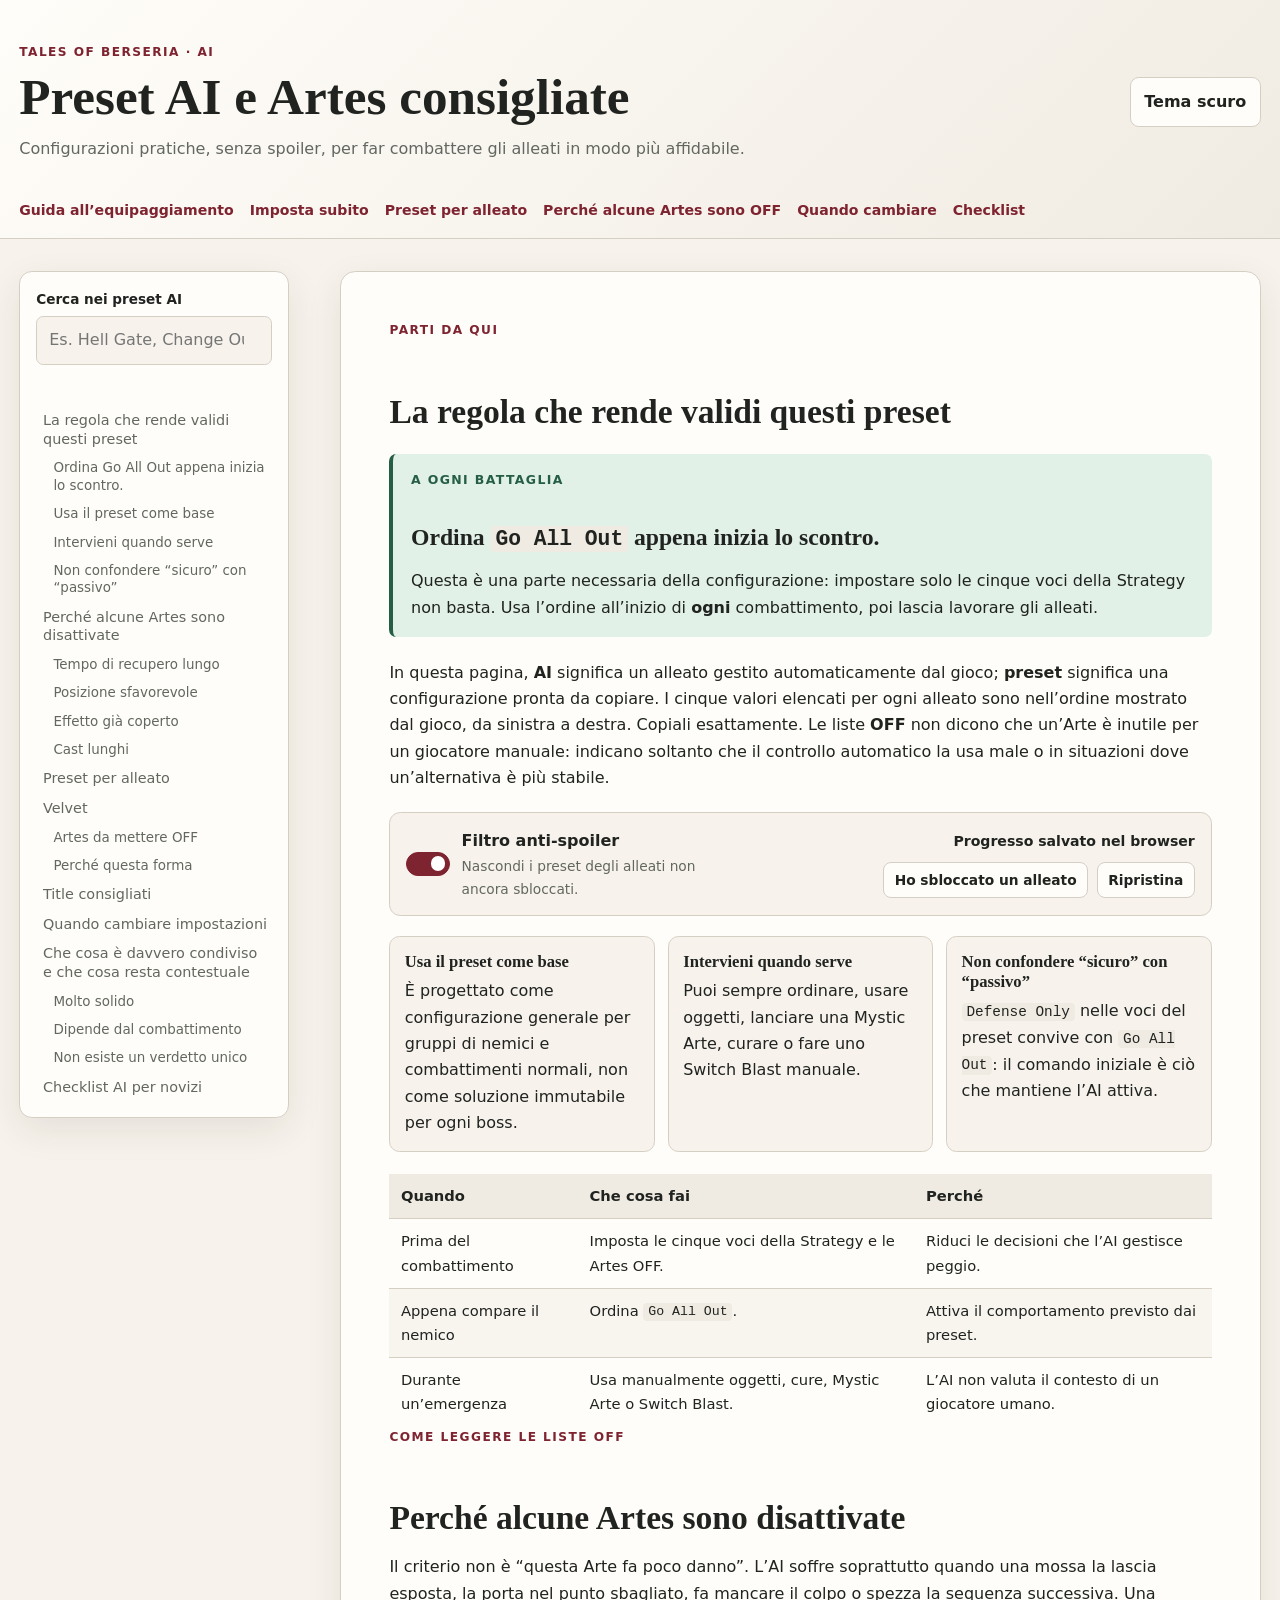
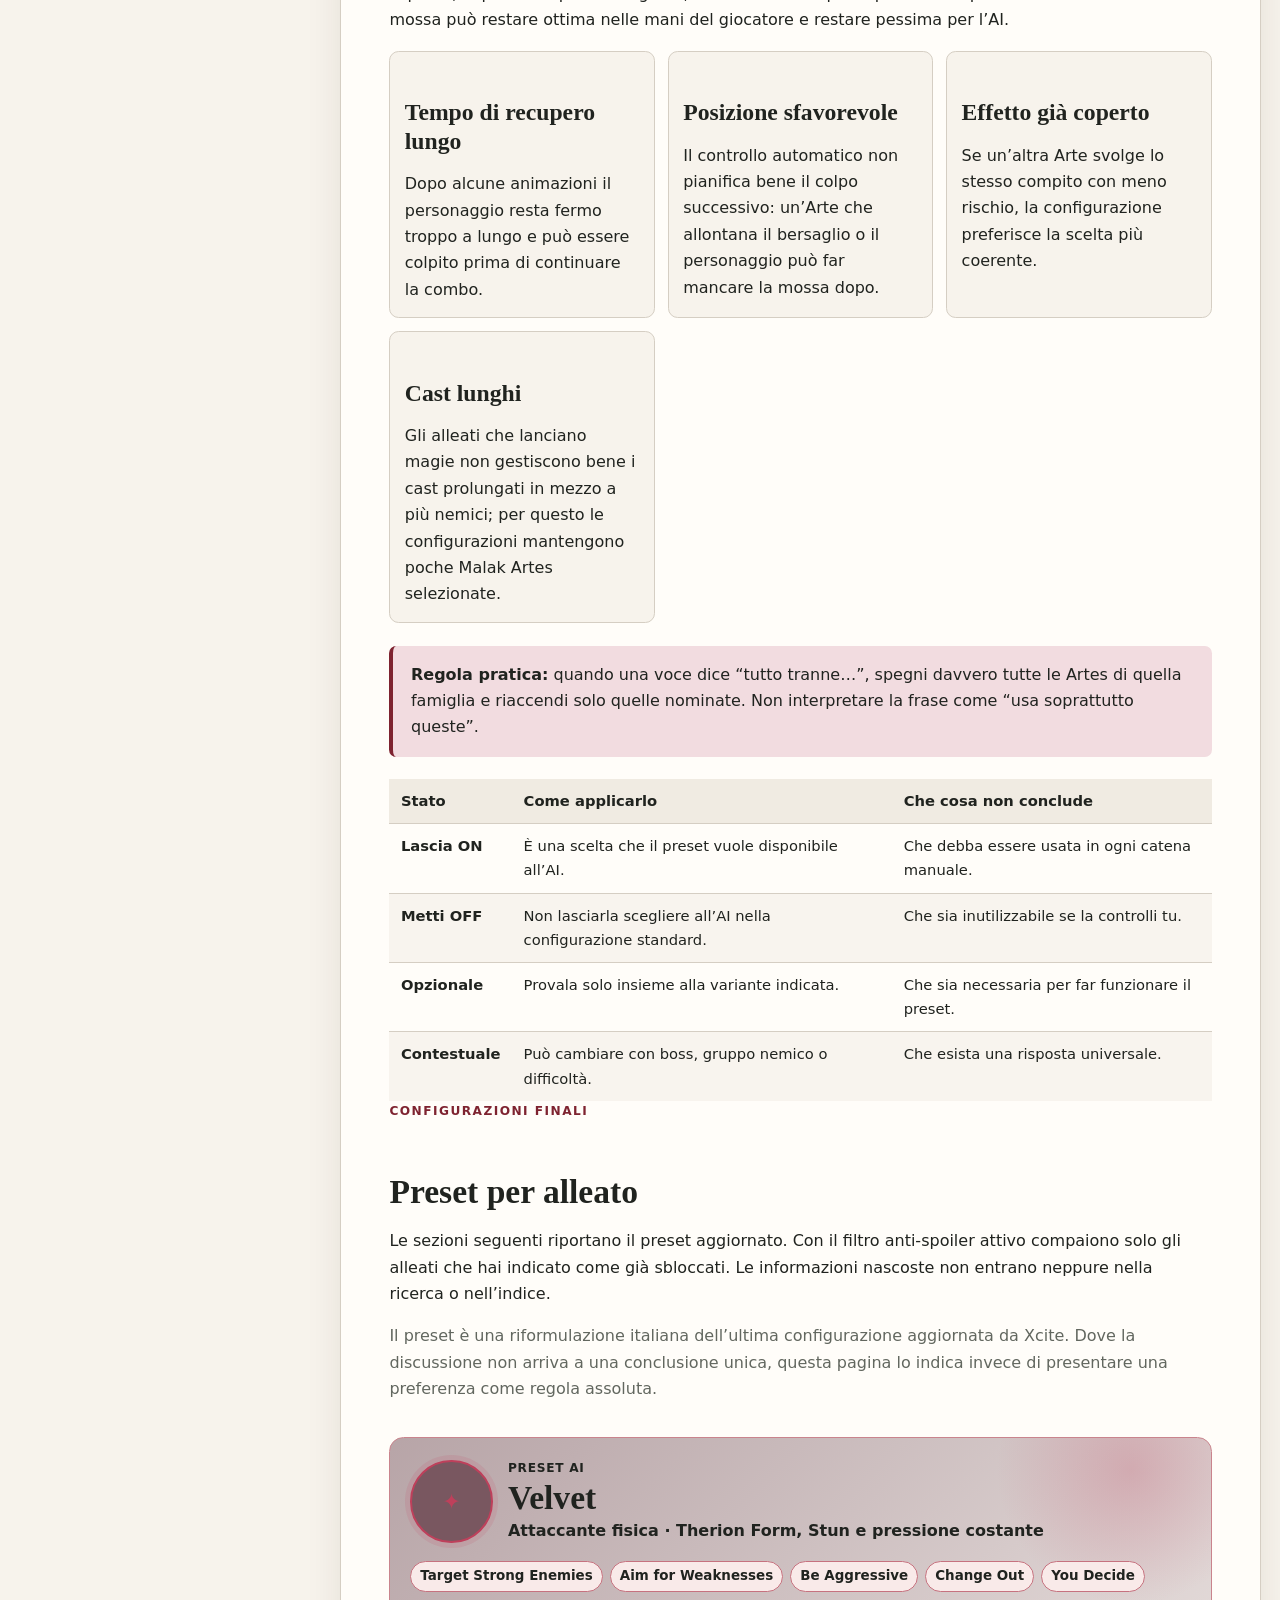
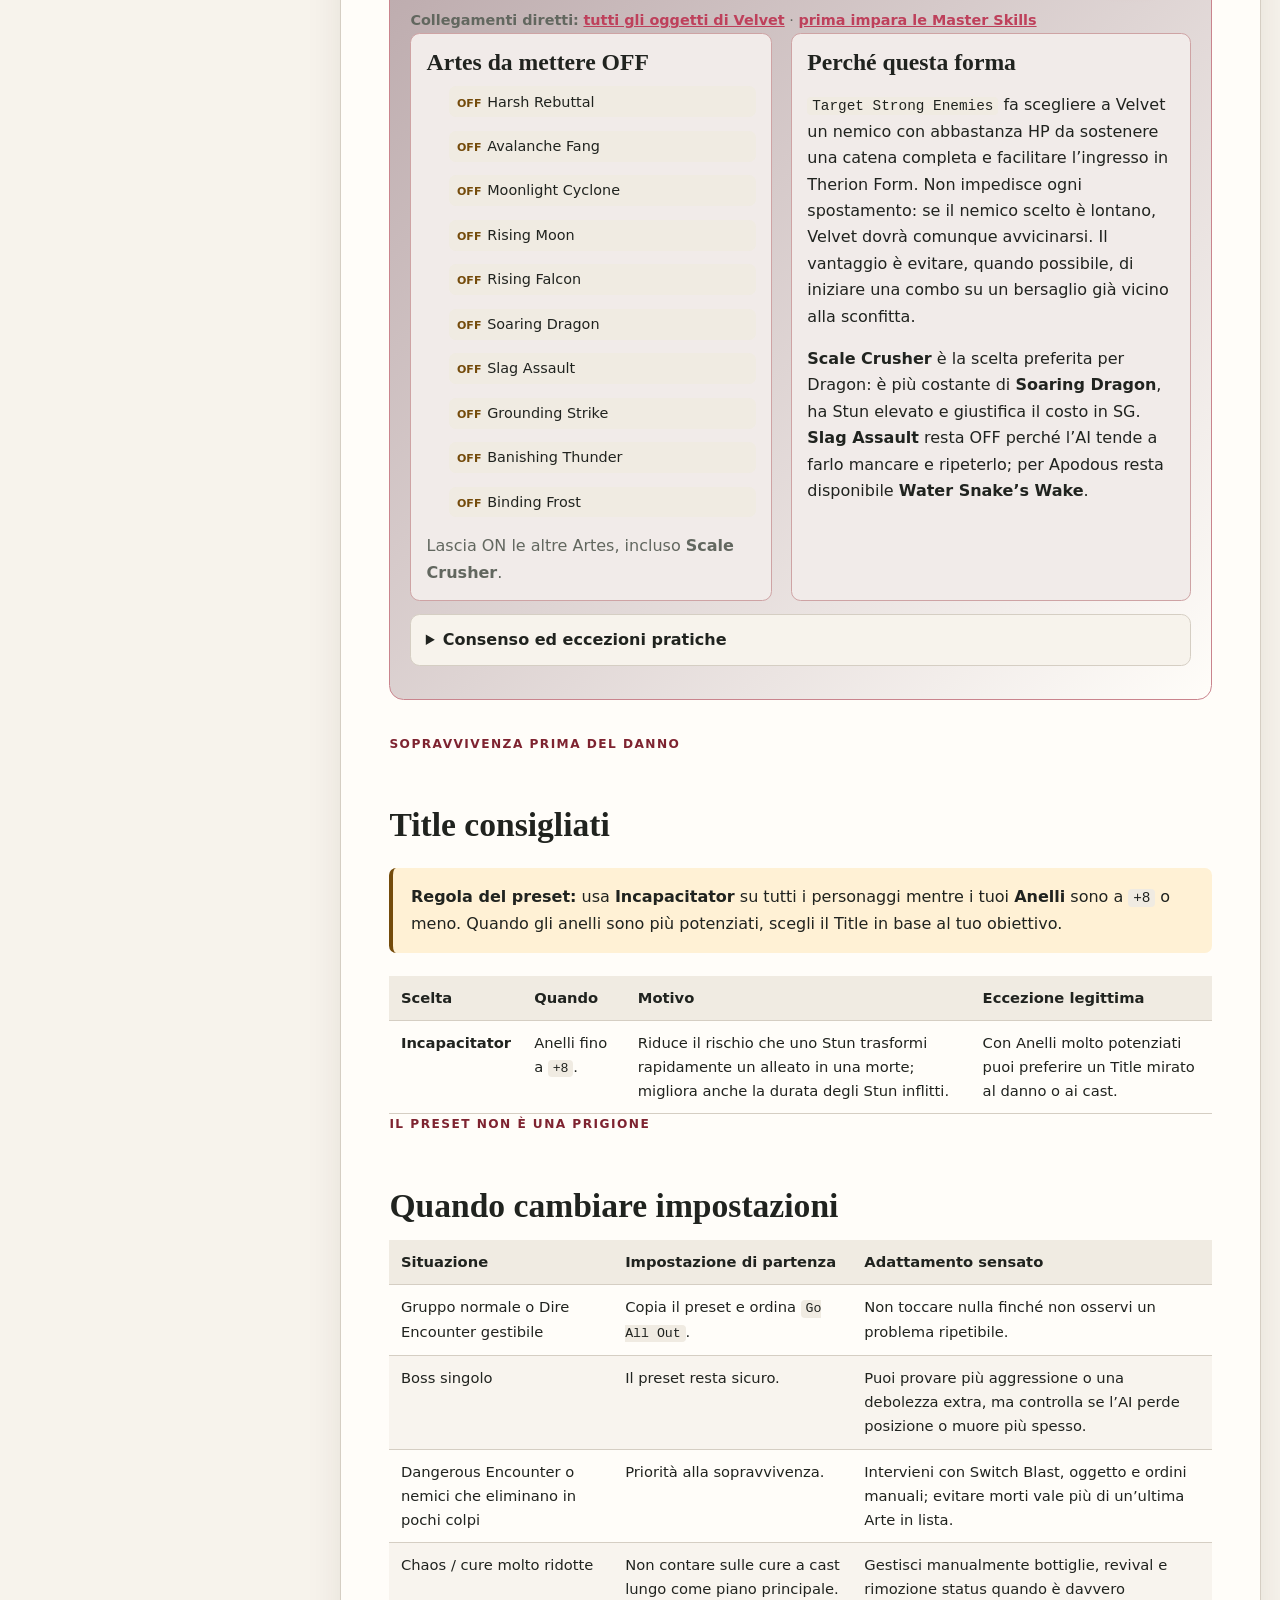
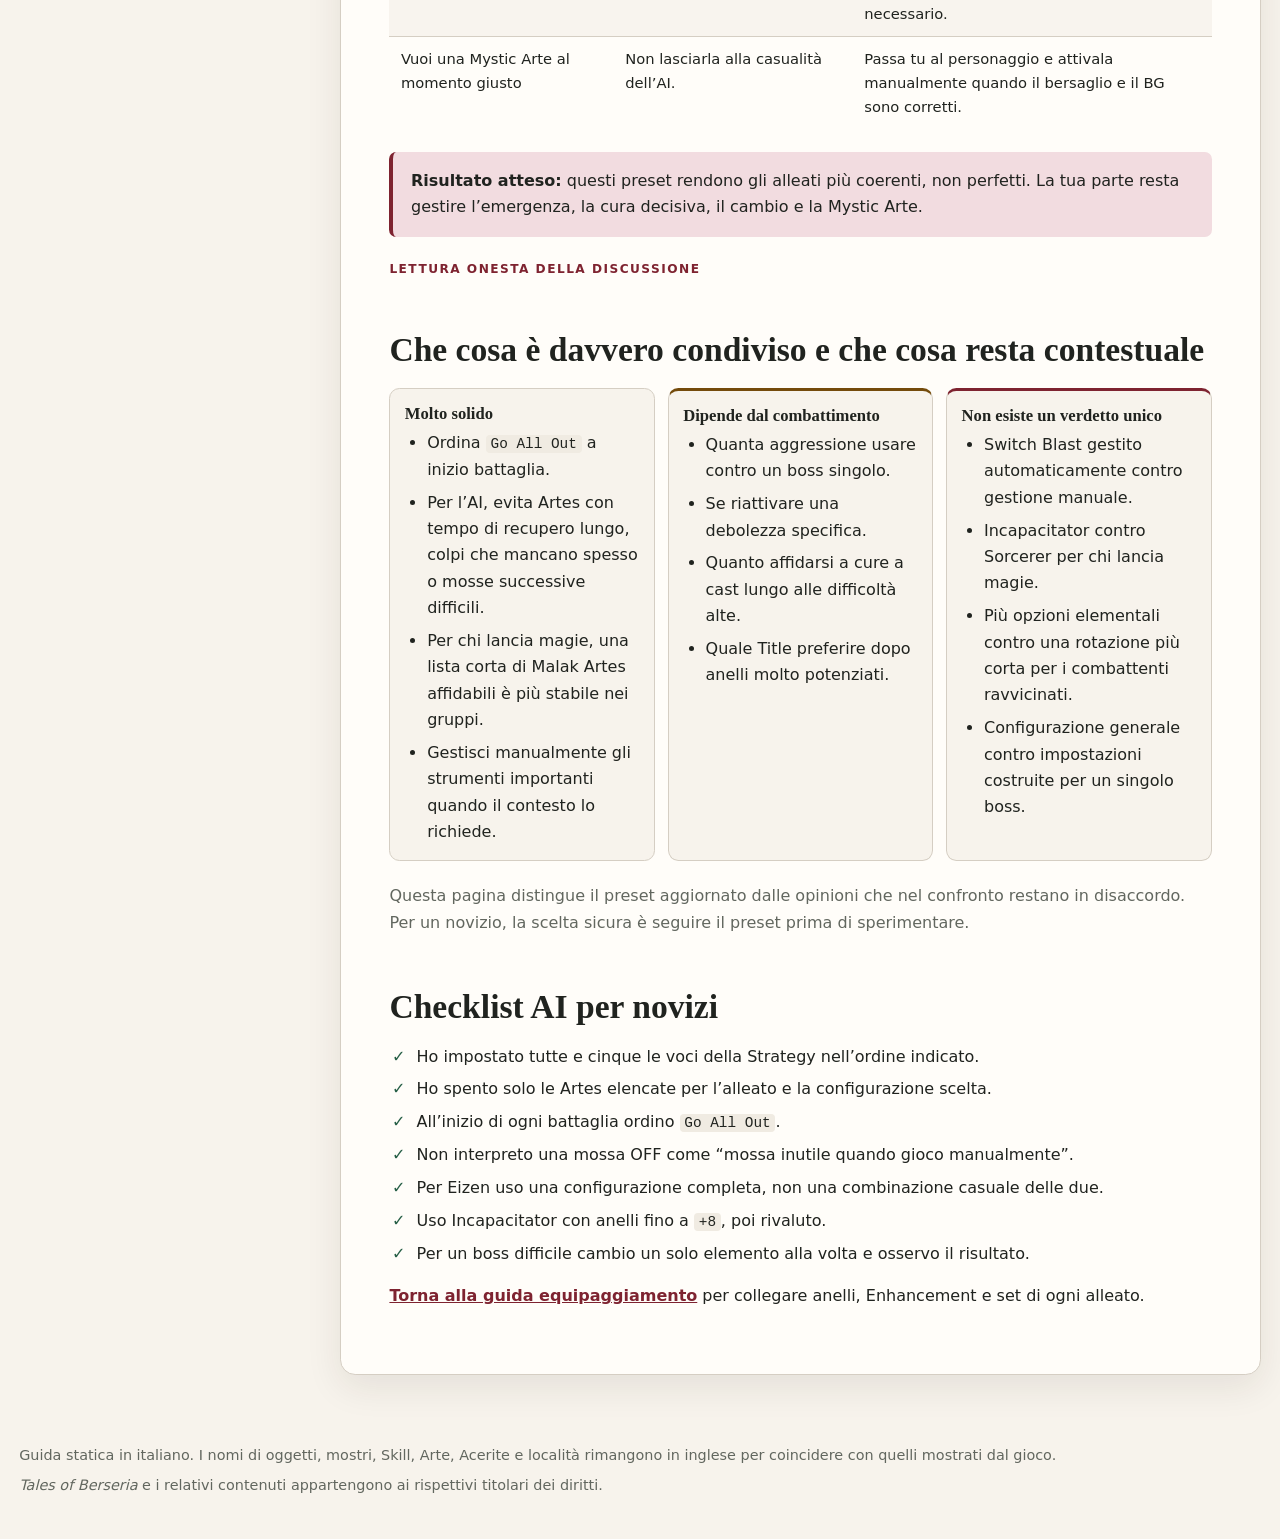
==== commit 452a5aab: "Add AI spoiler stages and Italian copy fixes Introduce a spoiler-stage system and polish Italian loc" ====
--- a/site/ai.html
+++ b/site/ai.html
@@ -6,12 +6,20 @@
     <meta name="description" content="Preset AI senza spoiler per Tales of Berseria: strategie, Artes da attivare e disattivare, motivazioni e adattamenti per i combattimenti difficili.">
     <title>Tales of Berseria — Preset AI e Artes</title>
     <script>
+        document.documentElement.dataset.aiSpoiler = "on";
+        document.documentElement.dataset.aiSpoilerStage = "0";
+
         try {
-            if (window.localStorage.getItem("tob-equipment-guide-spoiler-mode") === "off") {
+            const savedMode = window.localStorage.getItem("tob-equipment-guide-spoiler-mode");
+            const savedProgress = Number(window.localStorage.getItem("tob-equipment-guide-spoiler-progress"));
+
+            if (savedMode === "off") {
                 document.documentElement.dataset.aiSpoiler = "off";
+            } else if (Number.isInteger(savedProgress)) {
+                document.documentElement.dataset.aiSpoilerStage = String(Math.max(0, Math.min(5, savedProgress)));
             }
         } catch (error) {
-            /* Default: spoiler filter enabled. */
+            /* Default: spoiler filter enabled at the first party stage. */
         }
     </script>
     <link rel="stylesheet" href="./assets/site.css">
@@ -29,7 +37,7 @@
             <button id="theme-toggle" class="theme-toggle" type="button" aria-label="Attiva il tema chiaro">Tema chiaro</button>
         </div>
         <div class="quick-start" aria-label="Percorsi rapidi">
-            <a href="./index.html">Guida Equipment</a>
+            <a href="./index.html">Guida all’equipaggiamento</a>
             <a href="#partenza">Imposta subito</a>
             <a href="#preset">Preset per alleato</a>
             <a href="#decisioni">Perché alcune Artes sono OFF</a>
@@ -79,7 +87,7 @@
                     </article>
                     <article>
                         <h3>Intervieni quando serve</h3>
-                        <p>Puoi sempre ordinare, usare un oggetto, lanciare una Mystic Arte, curare o fare uno Switch Blast manuale.</p>
+                        <p>Puoi sempre ordinare, usare oggetti, lanciare una Mystic Arte, curare o fare uno Switch Blast manuale.</p>
                     </article>
                     <article>
                         <h3>Non confondere “sicuro” con “passivo”</h3>
@@ -92,7 +100,7 @@
                     <tbody>
                         <tr><td>Prima del combattimento</td><td>Imposta le cinque voci della Strategy e le Artes OFF.</td><td>Riduci le decisioni che l’AI gestisce peggio.</td></tr>
                         <tr><td>Appena compare il nemico</td><td>Ordina <code>Go All Out</code>.</td><td>Attiva il comportamento previsto dai preset.</td></tr>
-                        <tr><td>Durante un’emergenza</td><td>Usa manualmente Item, cure, Mystic Arte o Switch Blast.</td><td>L’AI non valuta il contesto di un giocatore umano.</td></tr>
+                        <tr><td>Durante un’emergenza</td><td>Usa manualmente oggetti, cure, Mystic Arte o Switch Blast.</td><td>L’AI non valuta il contesto di un giocatore umano.</td></tr>
                     </tbody>
                 </table>
             </section>
@@ -131,7 +139,7 @@
             <section id="ai-velvet" class="ai-character-preset tone-velvet" data-member-id="velvet" data-spoiler-stage="0" data-ai-searchable>
                 <div class="ai-character-identity" data-member-id="velvet"><div class="ai-character-portrait" aria-hidden="true"></div><div><p class="character-kicker">Preset AI</p><h2>Velvet</h2><p class="character-role">Attaccante fisica · Therion Form, Stun e pressione costante</p></div></div>
                 <div class="ai-setting-row" aria-label="Strategy di Velvet"><span>Target Strong Enemies</span><span>Aim for Weaknesses</span><span>Be Aggressive</span><span>Change Out</span><span>You Decide</span></div>
-                <p class="ai-equipment-link"><strong>Collegamenti diretti:</strong> <a href="./index.html?character=Velvet#catalogo">tutti gli Item di Velvet</a> · <a href="./index.html#master-skill">prima impara le Master Skills</a></p>
+                <p class="ai-equipment-link"><strong>Collegamenti diretti:</strong> <a href="./index.html?character=Velvet#catalogo">tutti gli oggetti di Velvet</a> · <a href="./index.html#master-skill">prima impara le Master Skills</a></p>
                 <div class="ai-preset-columns">
                     <div>
                         <h3>Artes da mettere OFF</h3>
@@ -144,13 +152,13 @@
                         <p><strong>Scale Crusher</strong> è la scelta preferita per Dragon: è più costante di <strong>Soaring Dragon</strong>, ha Stun elevato e giustifica il costo in SG. <strong>Slag Assault</strong> resta OFF perché l’AI tende a farlo mancare e ripeterlo; per Apodous resta disponibile <strong>Water Snake’s Wake</strong>.</p>
                     </div>
                 </div>
-                <details><summary>Consenso e eccezioni pratiche</summary><p>La lista finale privilegia affidabilità dell’AI. Una versione precedente aveva riattivato <strong>Harsh Rebuttal</strong> per coprire i nemici Demihuman, ma il preset finale lo spegne: qui prevale l’ultima lista completa. Se controlli Velvet manualmente, alcune Artes OFF possono diventare situazionali; non riattivarle solo perché sono utili al giocatore.</p></details>
+                <details><summary>Consenso ed eccezioni pratiche</summary><p>La lista finale privilegia affidabilità dell’AI. Una versione precedente aveva riattivato <strong>Harsh Rebuttal</strong> per coprire i nemici Demihuman, ma il preset finale lo spegne: qui prevale l’ultima lista completa. Se controlli Velvet manualmente, alcune Artes OFF possono diventare situazionali; non riattivarle solo perché sono utili al giocatore.</p></details>
             </section>
 
             <section id="ai-rokurou" class="ai-character-preset tone-rokurou" data-member-id="rokurou" data-spoiler-stage="1" data-ai-searchable>
                 <div class="ai-character-identity" data-member-id="rokurou"><div class="ai-character-portrait" aria-hidden="true"></div><div><p class="character-kicker">Preset AI</p><h2>Rokurou</h2><p class="character-role">Duellante fisico · Souls, counter e uso delle debolezze</p></div></div>
                 <div class="ai-setting-row" aria-label="Strategy di Rokurou"><span>Target Enemy with Most Souls</span><span>Aim for Weaknesses</span><span>Defense Only</span><span>Change Out</span><span>You Decide</span></div>
-                <p class="ai-equipment-link"><strong>Collegamenti diretti:</strong> <a href="./index.html?character=Rokurou#catalogo">tutti gli Item di Rokurou</a> · <a href="./index.html#master-skill">prima impara le Master Skills</a></p>
+                <p class="ai-equipment-link"><strong>Collegamenti diretti:</strong> <a href="./index.html?character=Rokurou#catalogo">tutti gli oggetti di Rokurou</a> · <a href="./index.html#master-skill">prima impara le Master Skills</a></p>
                 <div class="ai-preset-columns">
                     <div>
                         <h3>Artes da mettere OFF</h3>
@@ -159,17 +167,17 @@
                     </div>
                     <div>
                         <h3>Perché questa forma</h3>
-                        <p>Rokurou deve usare le weakness senza inseguire continuamente posizioni sfavorevoli. La lista riduce le Forms e le Artes che fanno perdere tempo, spezzano la distanza o producono sequel poco affidabili per l’AI.</p>
+                        <p>Rokurou deve sfruttare le debolezze senza inseguire continuamente posizioni sfavorevoli. La lista riduce le Forms e le Artes che fanno perdere tempo, spezzano la distanza o producono sequel poco affidabili per l’AI.</p>
                         <p>Il punto non è eliminare ogni opzione elementale: è conservare quelle che l’AI concatena con maggior costanza. Contro un singolo boss puoi sperimentare più opzioni per colpire le debolezze, ma nei gruppi il preset difensivo è la scelta più stabile.</p>
                     </div>
                 </div>
-                <details><summary>Consenso e eccezioni pratiche</summary><p>Questa è una delle aree più discusse: più Artes possono aumentare le opzioni contro le debolezze, ma la discussione riconosce che l’AI può usarle in ordine sbagliato. Il preset sceglie consistenza nei gruppi; per un boss singolo il giocatore può riaprire un’Arte utile contro una debolezza e verificare il risultato.</p></details>
+                <details><summary>Consenso ed eccezioni pratiche</summary><p>Questa è una delle aree più discusse: più Artes possono aumentare le opzioni contro le debolezze, ma la discussione riconosce che l’AI può usarle in ordine sbagliato. Il preset sceglie consistenza nei gruppi; per un boss singolo il giocatore può riaprire un’Arte utile contro una debolezza e verificare il risultato.</p></details>
             </section>
 
             <section id="ai-magilou" class="ai-character-preset tone-magilou" data-member-id="magilou" data-spoiler-stage="4" data-ai-searchable>
                 <div class="ai-character-identity" data-member-id="magilou"><div class="ai-character-portrait" aria-hidden="true"></div><div><p class="character-kicker">Preset AI</p><h2>Magilou</h2><p class="character-role">Maga a distanza · rotazione corta e cast affidabili</p></div></div>
                 <div class="ai-setting-row" aria-label="Strategy di Magilou"><span>Target Multiple Enemies</span><span>Engage at Range</span><span>Defense Only</span><span>Change Out</span><span>For Attacking</span></div>
-                <p class="ai-equipment-link"><strong>Collegamenti diretti:</strong> <a href="./index.html?character=Magilou#catalogo">tutti gli Item di Magilou</a> · <a href="./index.html#master-skill">prima impara le Master Skills</a></p>
+                <p class="ai-equipment-link"><strong>Collegamenti diretti:</strong> <a href="./index.html?character=Magilou#catalogo">tutti gli oggetti di Magilou</a> · <a href="./index.html#master-skill">prima impara le Master Skills</a></p>
                 <div class="ai-preset-columns">
                     <div>
                         <h3>Malak Artes da lasciare ON</h3>
@@ -182,13 +190,13 @@
                         <p><strong>Crown Fire</strong> è una scelta facoltativa: testala nel tuo set invece di considerarla parte obbligatoria del preset.</p>
                     </div>
                 </div>
-                <details><summary>Consenso e eccezioni pratiche</summary><p>Il principio più condiviso è mantenere poche magie che l’AI può lanciare con affidabilità. Il valore di <strong>Aqua Split</strong> e <strong>Blood Moon</strong> dipende comunque dalla situazione: qui restano ON perché fanno parte del preset aggiornato, non perché siano universalmente le migliori magie manuali.</p></details>
+                <details><summary>Consenso ed eccezioni pratiche</summary><p>Il principio più condiviso è mantenere poche magie che l’AI può lanciare con affidabilità. Il valore di <strong>Aqua Split</strong> e <strong>Blood Moon</strong> dipende comunque dalla situazione: qui restano ON perché fanno parte del preset aggiornato, non perché siano universalmente le migliori magie manuali.</p></details>
             </section>
 
             <section id="ai-laphicet" class="ai-character-preset tone-laphicet" data-member-id="laphicet" data-spoiler-stage="2" data-ai-searchable>
                 <div class="ai-character-identity" data-member-id="laphicet"><div class="ai-character-portrait" aria-hidden="true"></div><div><p class="character-kicker">Preset AI</p><h2>Laphicet</h2><p class="character-role">Mago di supporto · Divide Pain e magie selezionate</p></div></div>
                 <div class="ai-setting-row" aria-label="Strategy di Laphicet"><span>Target Multiple Enemies</span><span>Engage at Range</span><span>Defense Only</span><span>Change Out</span><span>For Attacking</span></div>
-                <p class="ai-equipment-link"><strong>Collegamenti diretti:</strong> <a href="./index.html?character=Laphicet#catalogo">tutti gli Item di Laphicet</a> · <a href="./index.html#master-skill">prima impara le Master Skills</a></p>
+                <p class="ai-equipment-link"><strong>Collegamenti diretti:</strong> <a href="./index.html?character=Laphicet#catalogo">tutti gli oggetti di Laphicet</a> · <a href="./index.html#master-skill">prima impara le Master Skills</a></p>
                 <div class="ai-preset-columns">
                     <div>
                         <h3>Malak Artes da lasciare ON</h3>
@@ -201,36 +209,36 @@
                         <p><strong>Blessed Drops</strong> è incluso nella lista finale: non spegnerlo soltanto perché le cure possono essere deboli alle difficoltà più alte.</p>
                     </div>
                 </div>
-                <details><summary>Titolo: Incapacitator o Sorcerer?</summary><p><strong>Incapacitator</strong> è la scelta del preset finché i Rings sono <code>+8</code> o inferiori. Esiste una valida obiezione: <strong>Sorcerer</strong> può migliorare molto i Void cast e farlo dominare un incontro. Il compromesso è semplice: Incapacitator per equilibrio e sicurezza del gruppo; Sorcerer se cerchi deliberatamente più pressione da Laphicet e accetti il rischio.</p></details>
+                <details><summary>Titolo: Incapacitator o Sorcerer?</summary><p><strong>Incapacitator</strong> è la scelta del preset finché gli anelli sono <code>+8</code> o inferiori. Esiste una valida obiezione: <strong>Sorcerer</strong> può migliorare molto i Void cast e farlo dominare un incontro. Il compromesso è semplice: Incapacitator per equilibrio e sicurezza del gruppo; Sorcerer se cerchi deliberatamente più pressione da Laphicet e accetti il rischio.</p></details>
             </section>
 
             <section id="ai-eizen" class="ai-character-preset tone-eizen" data-member-id="eizen" data-spoiler-stage="3" data-ai-searchable>
                 <div class="ai-character-identity" data-member-id="eizen"><div class="ai-character-portrait" aria-hidden="true"></div><div><p class="character-kicker">Preset AI</p><h2>Eizen</h2><p class="character-role">Combattente flessibile · Fist Bruiser prima, Wind Master dopo</p></div></div>
-                <div class="ai-build-switcher" aria-label="Build di Eizen"><a href="#eizen-fist">Build 1 · Fist Bruiser</a><a href="#eizen-wind">Build 2 · Wind Master</a></div>
+                <div class="ai-build-switcher" aria-label="Configurazioni di Eizen"><a href="#eizen-fist">Configurazione 1 · Fist Bruiser</a><a href="#eizen-wind">Configurazione 2 · Wind Master</a></div>
                 <div id="eizen-fist" class="ai-build-block">
-                    <h3>Build 1: Fist Bruiser</h3>
+                    <h3>Configurazione 1: Fist Bruiser</h3>
                     <div class="ai-setting-row"><span>Target Nearby Enemies</span><span>Balanced</span><span>Defense Only</span><span>Change Out</span><span>For Attacking</span></div>
-                <p class="ai-equipment-link"><strong>Collegamenti diretti:</strong> <a href="./index.html?character=Eizen#catalogo">tutti gli Item di Eizen</a> · <a href="./index.html#master-skill">prima impara le Master Skills</a></p>
+                <p class="ai-equipment-link"><strong>Collegamenti diretti:</strong> <a href="./index.html?character=Eizen#catalogo">tutti gli oggetti di Eizen</a> · <a href="./index.html#master-skill">prima impara le Master Skills</a></p>
                     <div class="ai-preset-columns">
                         <div><h4>Artes da mettere OFF</h4><p><strong>Martial Artes:</strong> Verdict, Tempo, Eleventh Hour, Clear Path, Lighthouse, Deceiving Pummel.</p><p><strong>Malak Artes:</strong> tutte tranne <strong>Flash Step</strong> e <strong>Stone Lance</strong>.</p></div>
-                        <div><h4>Quando usarla</h4><p>Usala finché non hai tutte le Artes della Build 2. È la scelta ravvicinata: più semplice da applicare durante la storia e più pronta prima del set completo.</p></div>
+                        <div><h4>Quando usarla</h4><p>Usala finché non hai tutte le Artes della Configurazione 2. È la scelta ravvicinata: più semplice da applicare durante la storia e più pronta prima del set completo.</p></div>
                     </div>
                 </div>
                 <div id="eizen-wind" class="ai-build-block">
-                    <h3>Build 2: Wind Master</h3>
+                    <h3>Configurazione 2: Wind Master</h3>
                     <div class="ai-setting-row"><span>Target Multiple Enemies</span><span>Fast Attacks</span><span>Defense Only</span><span>Change Out</span><span>For Attacking</span></div>
                     <div class="ai-preset-columns">
                         <div><h4>Artes da lasciare ON</h4><p><strong>Martial Artes:</strong> solo <strong>Coercion</strong> e <strong>Last Throes</strong>.</p><p><strong>Malak Artes:</strong> solo <strong>Stone Lance</strong> e <strong>Hell Gate</strong>.</p></div>
-                        <div><h4>Quando usarla</h4><p>Passa qui dopo aver sbloccato <strong>Coercion</strong>, <strong>Last Throes</strong>, <strong>Stone Lance</strong> e <strong>Hell Gate</strong>. Questa è la build preferita nella fase finale: combatte da media/lunga distanza e sfrutta <strong>Hell Gate</strong> a fine combo con cast molto rapido.</p></div>
-                    </div>
-                </div>
-                <details><summary>Consenso e eccezioni pratiche</summary><p>Le due build sono entrambe considerate valide, ma la preferenza finale è Wind Master quando il set è disponibile. Non mescolare a metà le due blacklist: scegli una build intera, applicala e poi valuta il risultato.</p></details>
+                        <div><h4>Quando usarla</h4><p>Passa qui dopo aver sbloccato <strong>Coercion</strong>, <strong>Last Throes</strong>, <strong>Stone Lance</strong> e <strong>Hell Gate</strong>. Questa è la configurazione preferita nella fase finale: combatte da media/lunga distanza e sfrutta <strong>Hell Gate</strong> a fine combo con cast molto rapido.</p></div>
+                    </div>
+                </div>
+                <details><summary>Consenso ed eccezioni pratiche</summary><p>Le due configurazioni sono entrambe considerate valide, ma la preferenza finale è Wind Master quando il set è disponibile. Non mescolare a metà le due blacklist: scegli una configurazione intera, applicala e poi valuta il risultato.</p></details>
             </section>
 
             <section id="ai-eleanor" class="ai-character-preset tone-eleanor" data-member-id="eleanor" data-spoiler-stage="5" data-ai-searchable>
                 <div class="ai-character-identity" data-member-id="eleanor"><div class="ai-character-portrait" aria-hidden="true"></div><div><p class="character-kicker">Preset AI</p><h2>Eleanor</h2><p class="character-role">Combattente ibrida · lancia e magie a distanza ravvicinata</p></div></div>
                 <div class="ai-setting-row" aria-label="Strategy di Eleanor"><span>Target Nearby Enemies</span><span>Close Combat</span><span>Defense Only</span><span>Change Out</span><span>For Attacking</span></div>
-                <p class="ai-equipment-link"><strong>Collegamenti diretti:</strong> <a href="./index.html?character=Eleanor#catalogo">tutti gli Item di Eleanor</a> · <a href="./index.html#master-skill">prima impara le Master Skills</a></p>
+                <p class="ai-equipment-link"><strong>Collegamenti diretti:</strong> <a href="./index.html?character=Eleanor#catalogo">tutti gli oggetti di Eleanor</a> · <a href="./index.html#master-skill">prima impara le Master Skills</a></p>
                 <div class="ai-preset-columns">
                     <div>
                         <h3>Artes da mettere OFF</h3>
@@ -243,19 +251,19 @@
                         <p><strong>Skewering Spear</strong> è un esempio classico di Arte che può lasciare il bersaglio nella distanza sbagliata per l’azione dopo; per l’AI il rischio supera il vantaggio.</p>
                     </div>
                 </div>
-                <details><summary>Consenso e eccezioni pratiche</summary><p>La discussione riconosce che alcune delle Artes escluse possono avere valore manuale o contro un nemico preciso. Il preset conserva però una rotazione corta perché l’AI non programma bene i mossa successiva dopo spinte e riposizionamenti.</p></details>
+                <details><summary>Consenso ed eccezioni pratiche</summary><p>La discussione riconosce che alcune delle Artes escluse possono avere valore manuale o contro un nemico preciso. Il preset conserva però una rotazione corta perché l’AI non programma bene i mossa successiva dopo spinte e riposizionamenti.</p></details>
             </section>
 
             <section id="titles" data-ai-searchable>
                 <p class="kicker">Sopravvivenza prima del danno</p>
                 <h2>Title consigliati</h2>
                 <div class="callout warning">
-                    <p><strong>Regola del preset:</strong> usa <strong>Incapacitator</strong> su tutti i personaggi mentre i tuoi <strong>Rings</strong> sono a <code>+8</code> o meno. Quando i Rings sono più potenziati, scegli il Title in base al tuo obiettivo.</p>
+                    <p><strong>Regola del preset:</strong> usa <strong>Incapacitator</strong> su tutti i personaggi mentre i tuoi <strong>Anelli</strong> sono a <code>+8</code> o meno. Quando gli anelli sono più potenziati, scegli il Title in base al tuo obiettivo.</p>
                 </div>
                 <table class="wide-table">
                     <thead><tr><th>Scelta</th><th>Quando</th><th>Motivo</th><th>Eccezione legittima</th></tr></thead>
                     <tbody>
-                        <tr><td><strong>Incapacitator</strong></td><td>Rings fino a <code>+8</code>.</td><td>Riduce il rischio che uno Stun trasformi rapidamente un alleato in una morte; migliora anche la durata degli Stun inflitti.</td><td>Con Rings molto potenziati puoi preferire un Title mirato al danno o ai cast.</td></tr>
+                        <tr><td><strong>Incapacitator</strong></td><td>Anelli fino a <code>+8</code>.</td><td>Riduce il rischio che uno Stun trasformi rapidamente un alleato in una morte; migliora anche la durata degli Stun inflitti.</td><td>Con Anelli molto potenziati puoi preferire un Title mirato al danno o ai cast.</td></tr>
                         <tr data-spoiler-stage="2"><td><strong>Sorcerer</strong></td><td>Quando vuoi privilegiare cast Void più rapidi.</td><td>Può aumentare molto il contributo offensivo di chi lancia magie.</td><td>Può concentrare troppo controllo e Souls su un solo alleato; non è il preset prudente del gruppo.</td></tr>
                     </tbody>
                 </table>
@@ -268,8 +276,8 @@
                     <thead><tr><th>Situazione</th><th>Impostazione di partenza</th><th>Adattamento sensato</th></tr></thead>
                     <tbody>
                         <tr><td>Gruppo normale o Dire Encounter gestibile</td><td>Copia il preset e ordina <code>Go All Out</code>.</td><td>Non toccare nulla finché non osservi un problema ripetibile.</td></tr>
-                        <tr><td>Boss singolo</td><td>Il preset resta sicuro.</td><td>Puoi provare più aggressione o una weakness extra, ma controlla se l’AI perde posizione o muore più spesso.</td></tr>
-                        <tr><td>Dangerous Encounter o nemici che eliminano in pochi colpi</td><td>Priorità alla sopravvivenza.</td><td>Intervieni con Switch Blast, Item e ordini manuali; evitare morti vale più di un’ultima Arte in lista.</td></tr>
+                        <tr><td>Boss singolo</td><td>Il preset resta sicuro.</td><td>Puoi provare più aggressione o una debolezza extra, ma controlla se l’AI perde posizione o muore più spesso.</td></tr>
+                        <tr><td>Dangerous Encounter o nemici che eliminano in pochi colpi</td><td>Priorità alla sopravvivenza.</td><td>Intervieni con Switch Blast, oggetto e ordini manuali; evitare morti vale più di un’ultima Arte in lista.</td></tr>
                         <tr><td>Chaos / cure molto ridotte</td><td>Non contare sulle cure a cast lungo come piano principale.</td><td>Gestisci manualmente bottiglie, revival e rimozione status quando è davvero necessario.</td></tr>
                         <tr><td>Vuoi una Mystic Arte al momento giusto</td><td>Non lasciarla alla casualità dell’AI.</td><td>Passa tu al personaggio e attivala manualmente quando il bersaglio e il BG sono corretti.</td></tr>
                     </tbody>
@@ -282,7 +290,7 @@
                 <h2>Che cosa è davvero condiviso e che cosa resta contestuale</h2>
                 <div class="ai-consensus-grid">
                     <article class="ai-consensus strong"><h3>Molto solido</h3><ul><li>Ordina <code>Go All Out</code> a inizio battaglia.</li><li>Per l’AI, evita Artes con tempo di recupero lungo, colpi che mancano spesso o mosse successive difficili.</li><li>Per chi lancia magie, una lista corta di Malak Artes affidabili è più stabile nei gruppi.</li><li>Gestisci manualmente gli strumenti importanti quando il contesto lo richiede.</li></ul></article>
-                    <article class="ai-consensus situational"><h3>Dipende dal combattimento</h3><ul><li>Quanta aggressione usare contro un boss singolo.</li><li>Se riattivare una weakness specifica.</li><li>Quanto affidarsi a cure a cast lungo alle difficoltà alte.</li><li>Quale Title preferire dopo Rings molto potenziati.</li></ul></article>
+                    <article class="ai-consensus situational"><h3>Dipende dal combattimento</h3><ul><li>Quanta aggressione usare contro un boss singolo.</li><li>Se riattivare una debolezza specifica.</li><li>Quanto affidarsi a cure a cast lungo alle difficoltà alte.</li><li>Quale Title preferire dopo anelli molto potenziati.</li></ul></article>
                     <article class="ai-consensus disputed"><h3>Non esiste un verdetto unico</h3><ul><li>Switch Blast gestito automaticamente contro gestione manuale.</li><li>Incapacitator contro Sorcerer per chi lancia magie.</li><li>Più opzioni elementali contro una rotazione più corta per i combattenti ravvicinati.</li><li>Configurazione generale contro impostazioni costruite per un singolo boss.</li></ul></article>
                 </div>
                 <p class="muted">Questa pagina distingue il preset aggiornato dalle opinioni che nel confronto restano in disaccordo. Per un novizio, la scelta sicura è seguire il preset prima di sperimentare.</p>
@@ -292,20 +300,20 @@
                 <h2>Checklist AI per novizi</h2>
                 <ul class="checklist">
                     <li>Ho impostato tutte e cinque le voci della Strategy nell’ordine indicato.</li>
-                    <li>Ho spento solo le Artes elencate per l’alleato e la build scelta.</li>
+                    <li>Ho spento solo le Artes elencate per l’alleato e la configurazione scelta.</li>
                     <li>All’inizio di ogni battaglia ordino <code>Go All Out</code>.</li>
                     <li>Non interpreto una mossa OFF come “mossa inutile quando gioco manualmente”.</li>
-                    <li>Per Eizen uso una build completa, non una combinazione casuale delle due.</li>
-                    <li>Uso Incapacitator con Rings fino a <code>+8</code>, poi rivaluto.</li>
+                    <li>Per Eizen uso una configurazione completa, non una combinazione casuale delle due.</li>
+                    <li>Uso Incapacitator con anelli fino a <code>+8</code>, poi rivaluto.</li>
                     <li>Per un boss difficile cambio un solo elemento alla volta e osservo il risultato.</li>
                 </ul>
-                <p><a href="./index.html">Torna alla guida Equipment</a> per collegare Rings, Enhancement e set di ogni alleato.</p>
+                <p><a href="./index.html">Torna alla guida equipaggiamento</a> per collegare anelli, Enhancement e set di ogni alleato.</p>
             </section>
         </article>
     </main>
 
     <footer class="site-footer">
-        <p>Guida statica in italiano. I nomi di Monster, Item, Skill, Arte, Acerite e località rimangono in inglese per coincidere con quelli mostrati dal gioco.</p>
+        <p>Guida statica in italiano. I nomi di oggetti, mostri, Skill, Arte, Acerite e località rimangono in inglese per coincidere con quelli mostrati dal gioco.</p>
         <p><em>Tales of Berseria</em> e i relativi contenuti appartengono ai rispettivi titolari dei diritti.</p>
     </footer>
 
--- a/site/assets/site.css
+++ b/site/assets/site.css
@@ -1683,7 +1683,17 @@
     display: none !important;
 }
 
-html:not([data-ai-spoiler="off"]) [data-spoiler-stage]:not([data-spoiler-stage="0"]) {
+html:not([data-ai-spoiler="off"])[data-ai-spoiler-stage="0"] [data-spoiler-stage]:not([data-spoiler-stage="0"]),
+html:not([data-ai-spoiler="off"])[data-ai-spoiler-stage="1"] [data-spoiler-stage="2"],
+html:not([data-ai-spoiler="off"])[data-ai-spoiler-stage="1"] [data-spoiler-stage="3"],
+html:not([data-ai-spoiler="off"])[data-ai-spoiler-stage="1"] [data-spoiler-stage="4"],
+html:not([data-ai-spoiler="off"])[data-ai-spoiler-stage="1"] [data-spoiler-stage="5"],
+html:not([data-ai-spoiler="off"])[data-ai-spoiler-stage="2"] [data-spoiler-stage="3"],
+html:not([data-ai-spoiler="off"])[data-ai-spoiler-stage="2"] [data-spoiler-stage="4"],
+html:not([data-ai-spoiler="off"])[data-ai-spoiler-stage="2"] [data-spoiler-stage="5"],
+html:not([data-ai-spoiler="off"])[data-ai-spoiler-stage="3"] [data-spoiler-stage="4"],
+html:not([data-ai-spoiler="off"])[data-ai-spoiler-stage="3"] [data-spoiler-stage="5"],
+html:not([data-ai-spoiler="off"])[data-ai-spoiler-stage="4"] [data-spoiler-stage="5"] {
     display: none !important;
 }
 
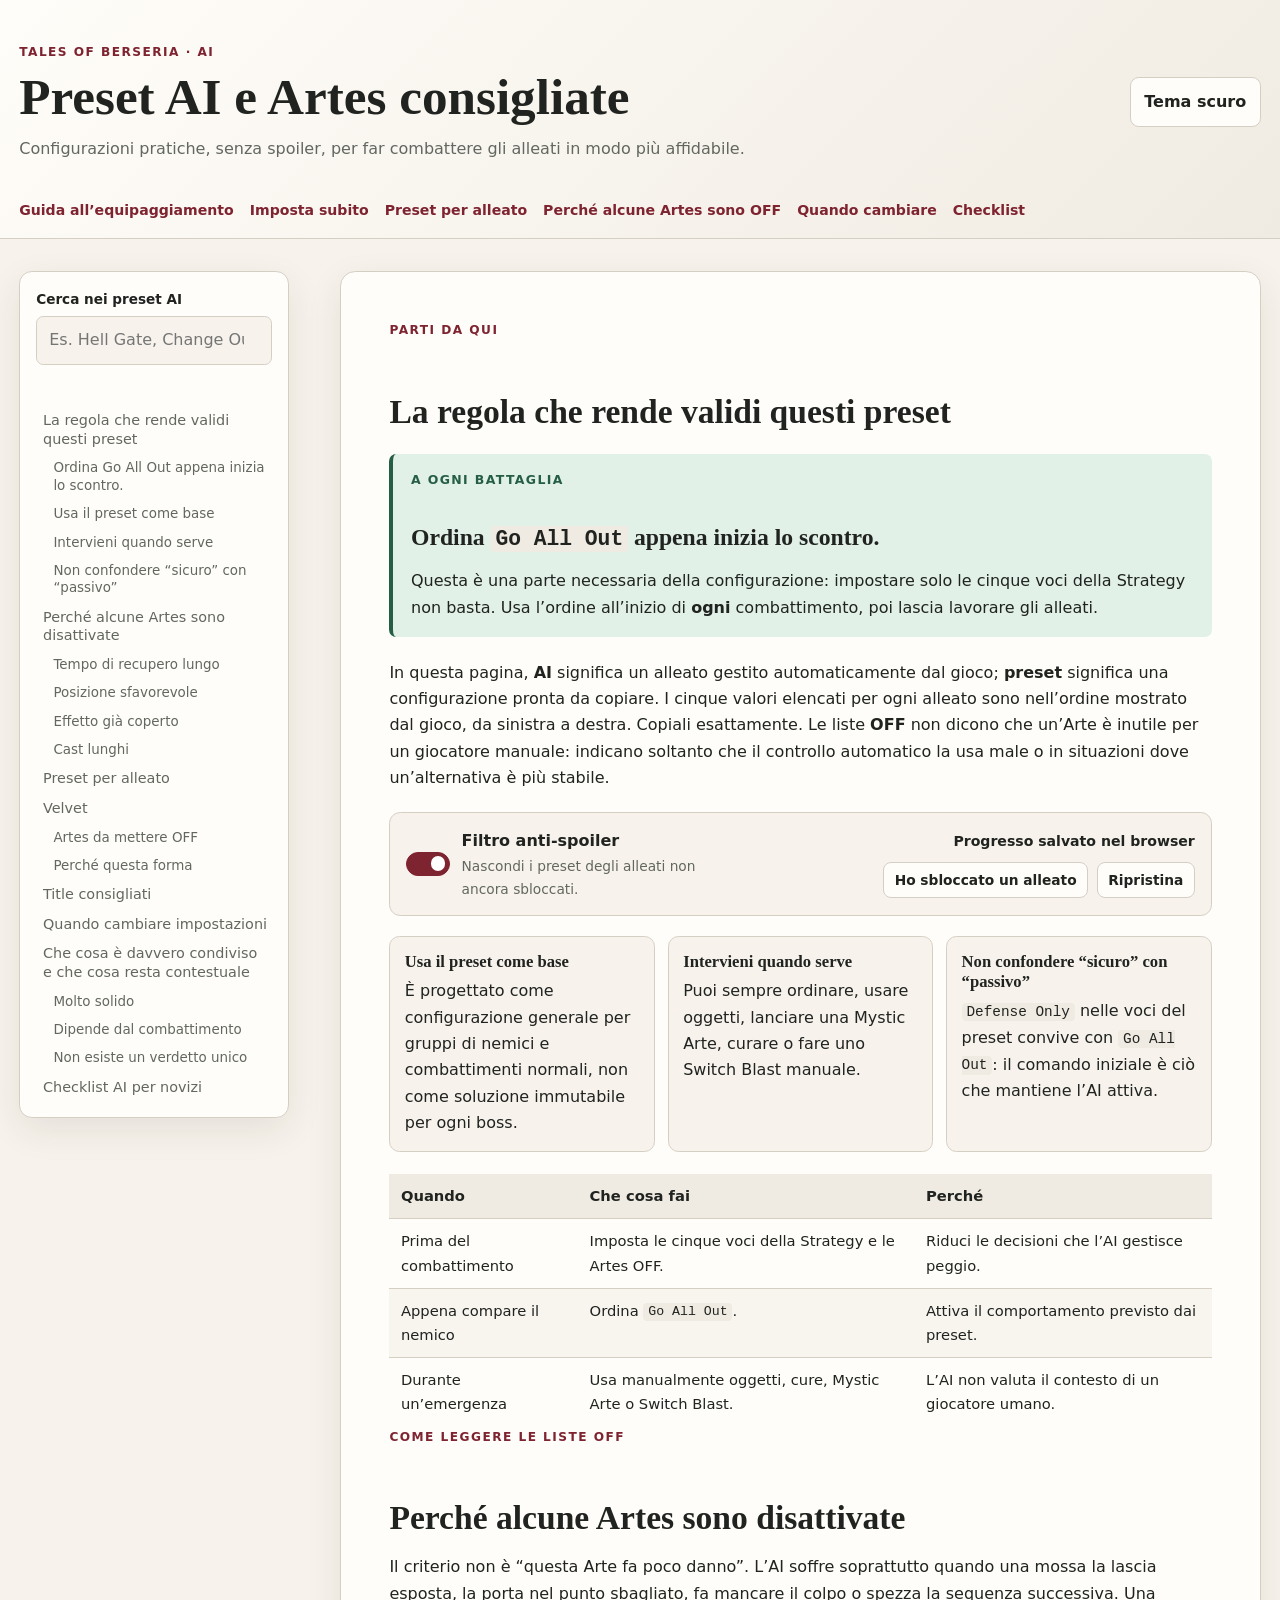
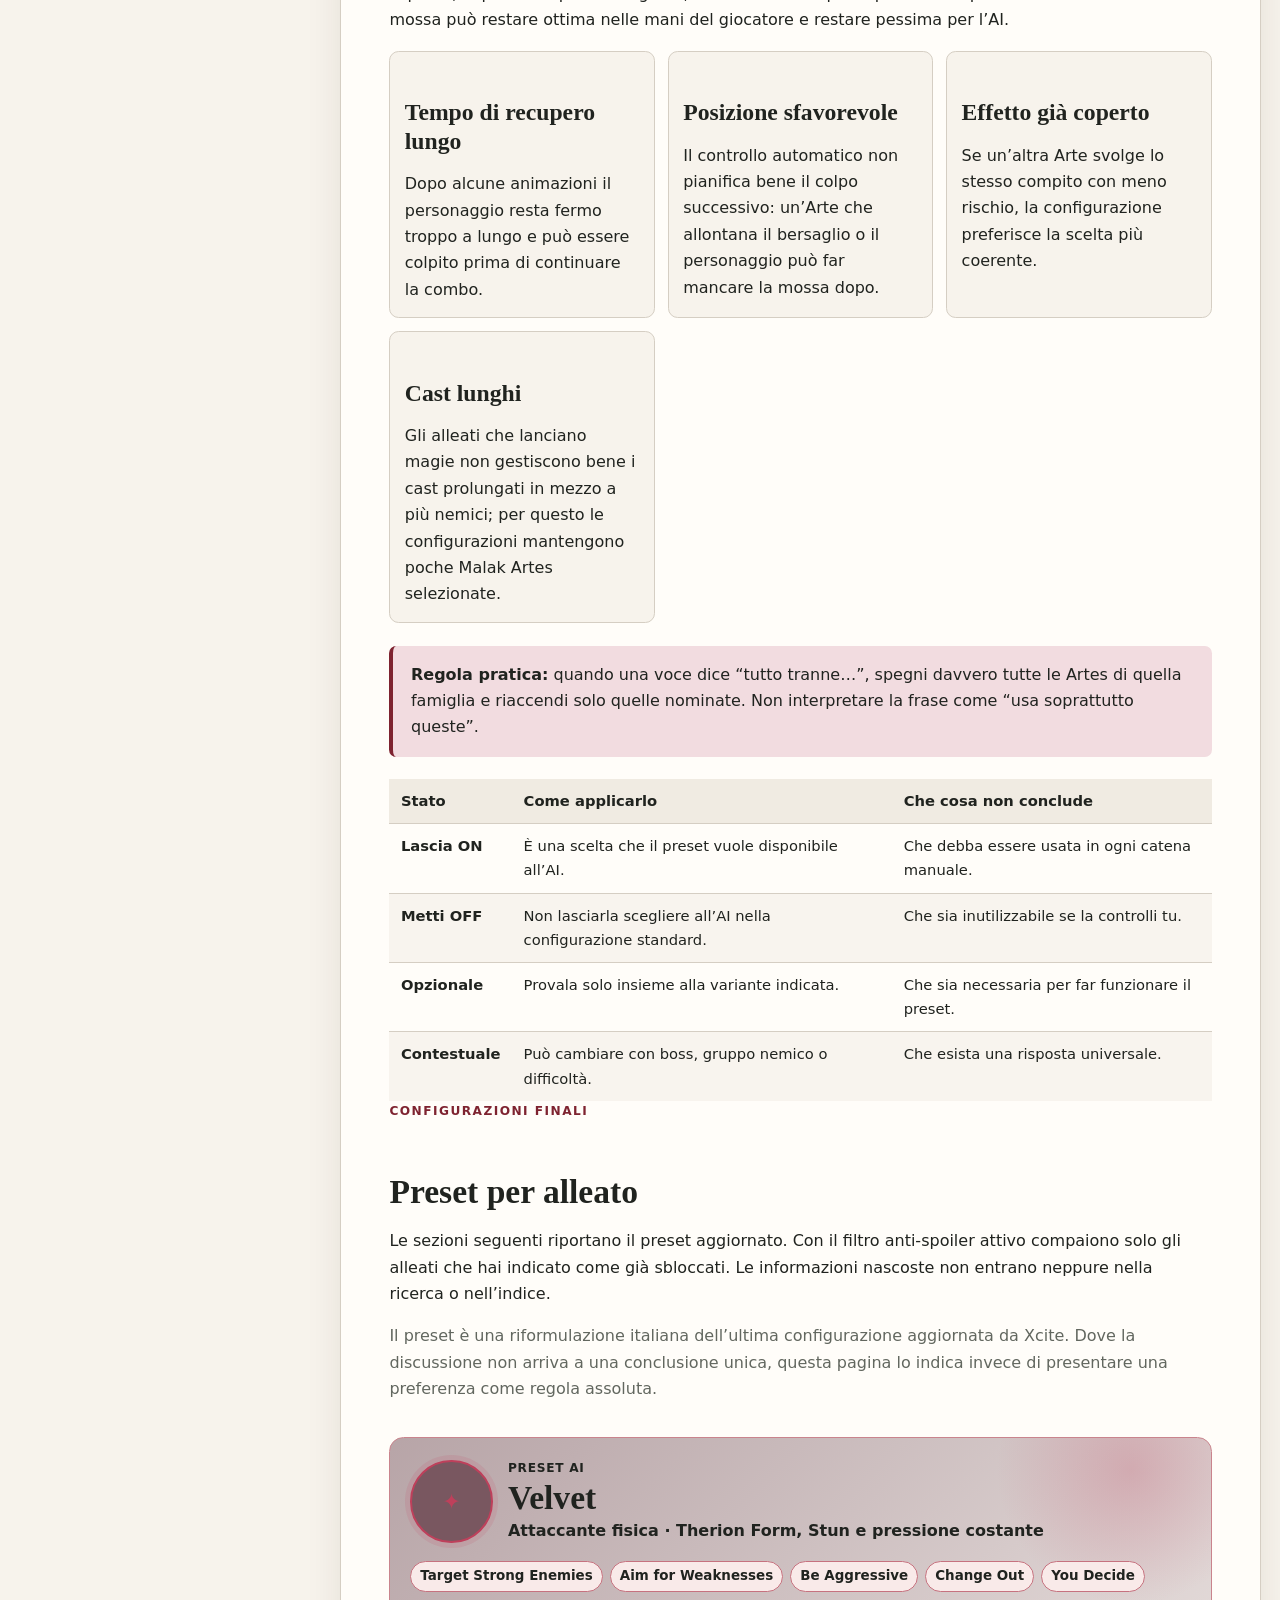
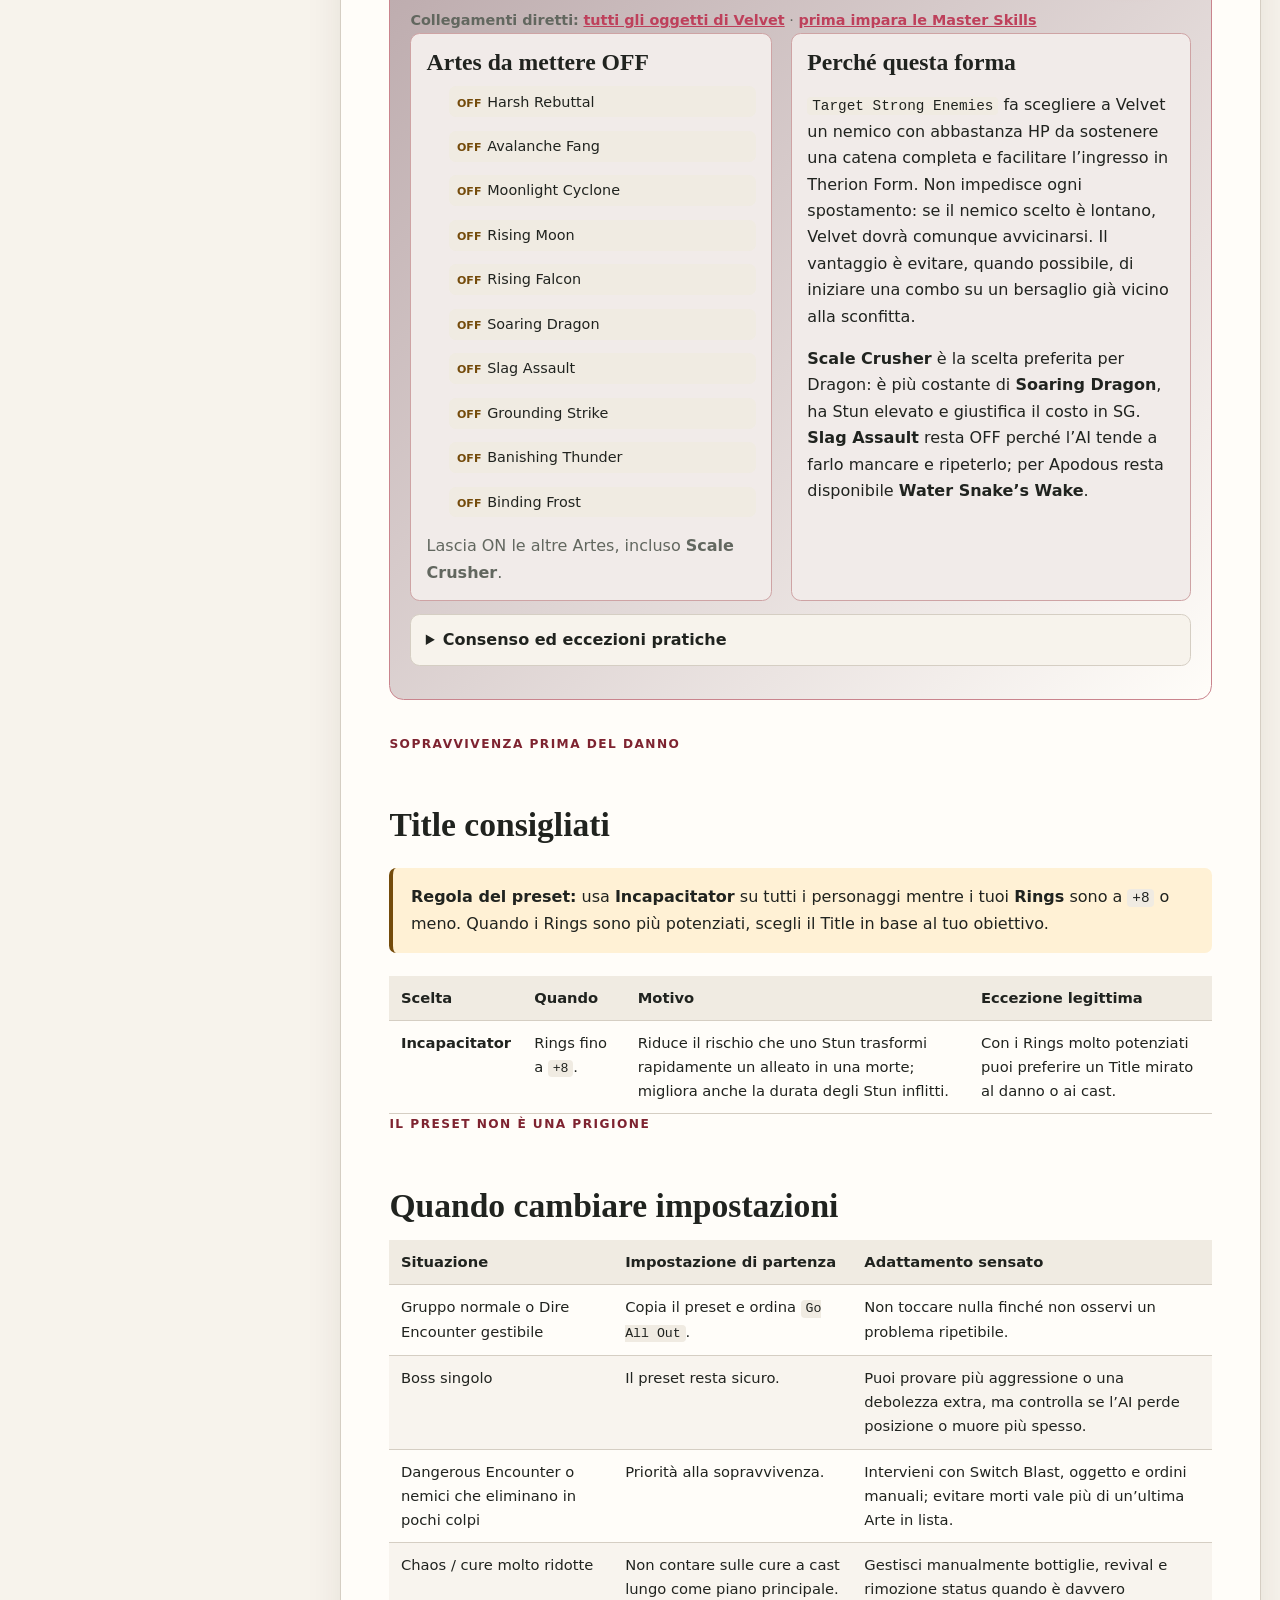
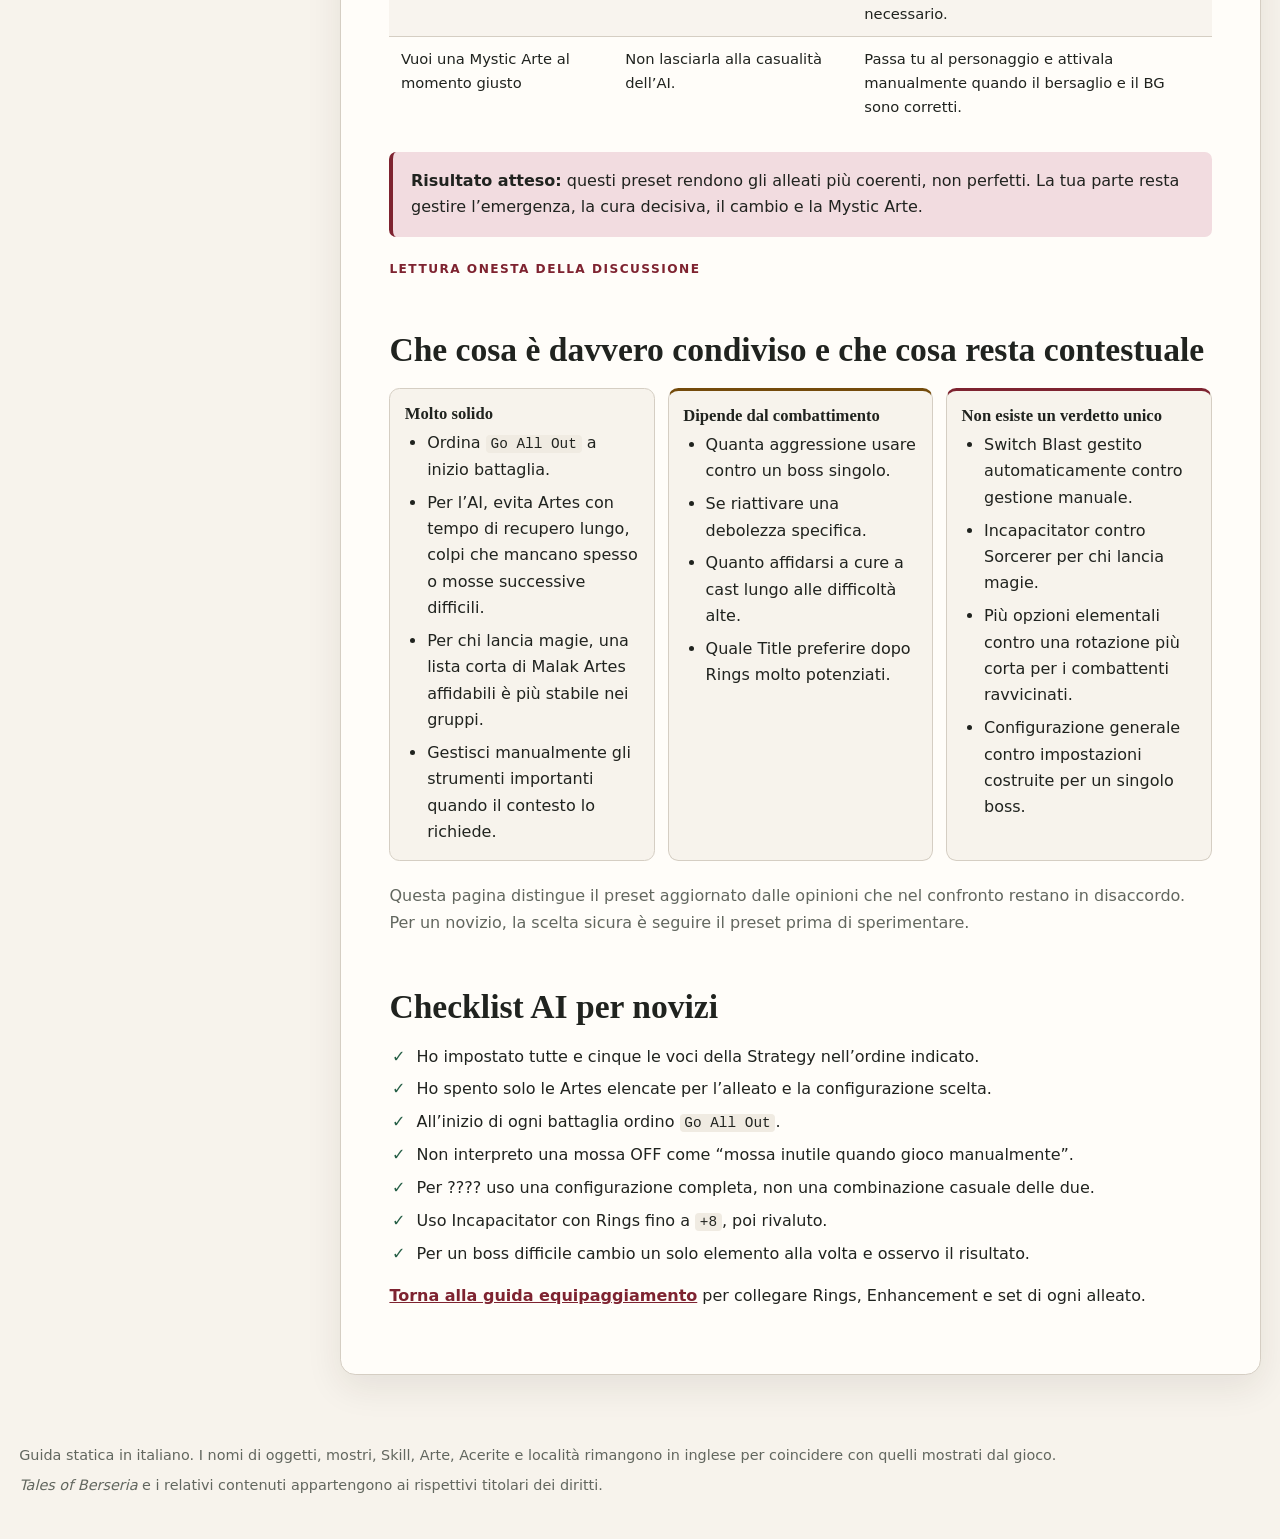
==== commit 365ee469: "Add growth tables and recommended equipment Introduce a curated, spoiler-aware story progression UI " ====
--- a/site/ai.html
+++ b/site/ai.html
@@ -209,7 +209,7 @@
                         <p><strong>Blessed Drops</strong> è incluso nella lista finale: non spegnerlo soltanto perché le cure possono essere deboli alle difficoltà più alte.</p>
                     </div>
                 </div>
-                <details><summary>Titolo: Incapacitator o Sorcerer?</summary><p><strong>Incapacitator</strong> è la scelta del preset finché gli anelli sono <code>+8</code> o inferiori. Esiste una valida obiezione: <strong>Sorcerer</strong> può migliorare molto i Void cast e farlo dominare un incontro. Il compromesso è semplice: Incapacitator per equilibrio e sicurezza del gruppo; Sorcerer se cerchi deliberatamente più pressione da Laphicet e accetti il rischio.</p></details>
+                <details><summary>Titolo: Incapacitator o Sorcerer?</summary><p><strong>Incapacitator</strong> è la scelta del preset finché i Rings sono <code>+8</code> o inferiori. Esiste una valida obiezione: <strong>Sorcerer</strong> può migliorare molto i Void cast e farlo dominare un incontro. Il compromesso è semplice: Incapacitator per equilibrio e sicurezza del gruppo; Sorcerer se cerchi deliberatamente più pressione da Laphicet e accetti il rischio.</p></details>
             </section>
 
             <section id="ai-eizen" class="ai-character-preset tone-eizen" data-member-id="eizen" data-spoiler-stage="3" data-ai-searchable>
@@ -258,12 +258,12 @@
                 <p class="kicker">Sopravvivenza prima del danno</p>
                 <h2>Title consigliati</h2>
                 <div class="callout warning">
-                    <p><strong>Regola del preset:</strong> usa <strong>Incapacitator</strong> su tutti i personaggi mentre i tuoi <strong>Anelli</strong> sono a <code>+8</code> o meno. Quando gli anelli sono più potenziati, scegli il Title in base al tuo obiettivo.</p>
+                    <p><strong>Regola del preset:</strong> usa <strong>Incapacitator</strong> su tutti i personaggi mentre i tuoi <strong>Rings</strong> sono a <code>+8</code> o meno. Quando i Rings sono più potenziati, scegli il Title in base al tuo obiettivo.</p>
                 </div>
                 <table class="wide-table">
                     <thead><tr><th>Scelta</th><th>Quando</th><th>Motivo</th><th>Eccezione legittima</th></tr></thead>
                     <tbody>
-                        <tr><td><strong>Incapacitator</strong></td><td>Anelli fino a <code>+8</code>.</td><td>Riduce il rischio che uno Stun trasformi rapidamente un alleato in una morte; migliora anche la durata degli Stun inflitti.</td><td>Con Anelli molto potenziati puoi preferire un Title mirato al danno o ai cast.</td></tr>
+                        <tr><td><strong>Incapacitator</strong></td><td>Rings fino a <code>+8</code>.</td><td>Riduce il rischio che uno Stun trasformi rapidamente un alleato in una morte; migliora anche la durata degli Stun inflitti.</td><td>Con i Rings molto potenziati puoi preferire un Title mirato al danno o ai cast.</td></tr>
                         <tr data-spoiler-stage="2"><td><strong>Sorcerer</strong></td><td>Quando vuoi privilegiare cast Void più rapidi.</td><td>Può aumentare molto il contributo offensivo di chi lancia magie.</td><td>Può concentrare troppo controllo e Souls su un solo alleato; non è il preset prudente del gruppo.</td></tr>
                     </tbody>
                 </table>
@@ -290,7 +290,7 @@
                 <h2>Che cosa è davvero condiviso e che cosa resta contestuale</h2>
                 <div class="ai-consensus-grid">
                     <article class="ai-consensus strong"><h3>Molto solido</h3><ul><li>Ordina <code>Go All Out</code> a inizio battaglia.</li><li>Per l’AI, evita Artes con tempo di recupero lungo, colpi che mancano spesso o mosse successive difficili.</li><li>Per chi lancia magie, una lista corta di Malak Artes affidabili è più stabile nei gruppi.</li><li>Gestisci manualmente gli strumenti importanti quando il contesto lo richiede.</li></ul></article>
-                    <article class="ai-consensus situational"><h3>Dipende dal combattimento</h3><ul><li>Quanta aggressione usare contro un boss singolo.</li><li>Se riattivare una debolezza specifica.</li><li>Quanto affidarsi a cure a cast lungo alle difficoltà alte.</li><li>Quale Title preferire dopo anelli molto potenziati.</li></ul></article>
+                    <article class="ai-consensus situational"><h3>Dipende dal combattimento</h3><ul><li>Quanta aggressione usare contro un boss singolo.</li><li>Se riattivare una debolezza specifica.</li><li>Quanto affidarsi a cure a cast lungo alle difficoltà alte.</li><li>Quale Title preferire dopo Rings molto potenziati.</li></ul></article>
                     <article class="ai-consensus disputed"><h3>Non esiste un verdetto unico</h3><ul><li>Switch Blast gestito automaticamente contro gestione manuale.</li><li>Incapacitator contro Sorcerer per chi lancia magie.</li><li>Più opzioni elementali contro una rotazione più corta per i combattenti ravvicinati.</li><li>Configurazione generale contro impostazioni costruite per un singolo boss.</li></ul></article>
                 </div>
                 <p class="muted">Questa pagina distingue il preset aggiornato dalle opinioni che nel confronto restano in disaccordo. Per un novizio, la scelta sicura è seguire il preset prima di sperimentare.</p>
@@ -304,10 +304,10 @@
                     <li>All’inizio di ogni battaglia ordino <code>Go All Out</code>.</li>
                     <li>Non interpreto una mossa OFF come “mossa inutile quando gioco manualmente”.</li>
                     <li>Per Eizen uso una configurazione completa, non una combinazione casuale delle due.</li>
-                    <li>Uso Incapacitator con anelli fino a <code>+8</code>, poi rivaluto.</li>
+                    <li>Uso Incapacitator con Rings fino a <code>+8</code>, poi rivaluto.</li>
                     <li>Per un boss difficile cambio un solo elemento alla volta e osservo il risultato.</li>
                 </ul>
-                <p><a href="./index.html">Torna alla guida equipaggiamento</a> per collegare anelli, Enhancement e set di ogni alleato.</p>
+                <p><a href="./index.html">Torna alla guida equipaggiamento</a> per collegare Rings, Enhancement e set di ogni alleato.</p>
             </section>
         </article>
     </main>
--- a/site/assets/site.css
+++ b/site/assets/site.css
@@ -1740,3 +1740,135 @@
         width: 100%;
     }
 }
+
+
+/* Growth emphasis and per-character equipment milestones. */
+.growth-legend {
+    margin: 0.75rem 0 1rem;
+    color: var(--muted);
+    font-size: 0.92rem;
+}
+
+.growth-key {
+    display: inline-flex;
+    align-items: center;
+    margin-inline: 0.15rem;
+    padding: 0.06rem 0.38rem;
+    border: 1px solid currentColor;
+    border-radius: 999px;
+    font-size: 0.76rem;
+    font-weight: 850;
+    line-height: 1.3;
+}
+
+.growth-key-high,
+.growth-cell-high {
+    color: var(--success);
+    background: var(--success-bg);
+}
+
+.growth-key-low,
+.growth-cell-low {
+    color: var(--accent-strong);
+    background: var(--accent-soft);
+}
+
+.growth-table td.growth-cell-high,
+.growth-table td.growth-cell-low {
+    font-weight: 850;
+}
+
+.recommendation-grid {
+    display: grid;
+    grid-template-columns: repeat(auto-fit, minmax(245px, 1fr));
+    gap: 0.95rem;
+    margin: 1rem 0 1.5rem;
+}
+
+.recommendation-card {
+    overflow: hidden;
+    border: 1px solid var(--line);
+    border-radius: 0.85rem;
+    background: var(--surface);
+    box-shadow: var(--shadow);
+}
+
+.recommendation-card header {
+    padding: 0.9rem 1rem 0.8rem;
+    border-bottom: 1px solid var(--line);
+    background: linear-gradient(135deg, var(--surface-muted), var(--surface));
+}
+
+.recommendation-kicker {
+    margin: 0;
+    color: var(--accent);
+    font-size: 0.72rem;
+    font-weight: 850;
+    letter-spacing: 0.08em;
+    text-transform: uppercase;
+}
+
+.recommendation-card h4 {
+    margin: 0.15rem 0 0;
+}
+
+.recommendation-timeline {
+    display: grid;
+    gap: 0;
+    margin: 0;
+    padding: 0;
+    list-style: none;
+}
+
+.recommendation-timeline li {
+    position: relative;
+    padding: 0.85rem 1rem 0.9rem 1.5rem;
+    border-bottom: 1px solid var(--line);
+}
+
+.recommendation-timeline li:last-child {
+    border-bottom: 0;
+}
+
+.recommendation-timeline li::before {
+    position: absolute;
+    top: 1.12rem;
+    left: 0.66rem;
+    inline-size: 0.5rem;
+    block-size: 0.5rem;
+    border-radius: 50%;
+    background: var(--accent);
+    box-shadow: 0 0 0 3px var(--accent-soft);
+    content: "";
+}
+
+.recommendation-checkpoint,
+.recommendation-meta {
+    margin: 0;
+    color: var(--muted);
+    font-size: 0.79rem;
+    line-height: 1.35;
+}
+
+.recommendation-checkpoint {
+    color: var(--accent);
+    font-weight: 850;
+}
+
+.recommendation-timeline h5 {
+    margin: 0.15rem 0 0;
+    color: var(--text);
+    font-family: Georgia, "Times New Roman", serif;
+    font-size: 1rem;
+}
+
+.recommendation-timeline h5 a {
+    color: inherit;
+}
+
+.recommendation-timeline li > p:last-child {
+    margin: 0.35rem 0 0;
+    color: var(--text);
+    font-size: 0.88rem;
+    line-height: 1.45;
+}
